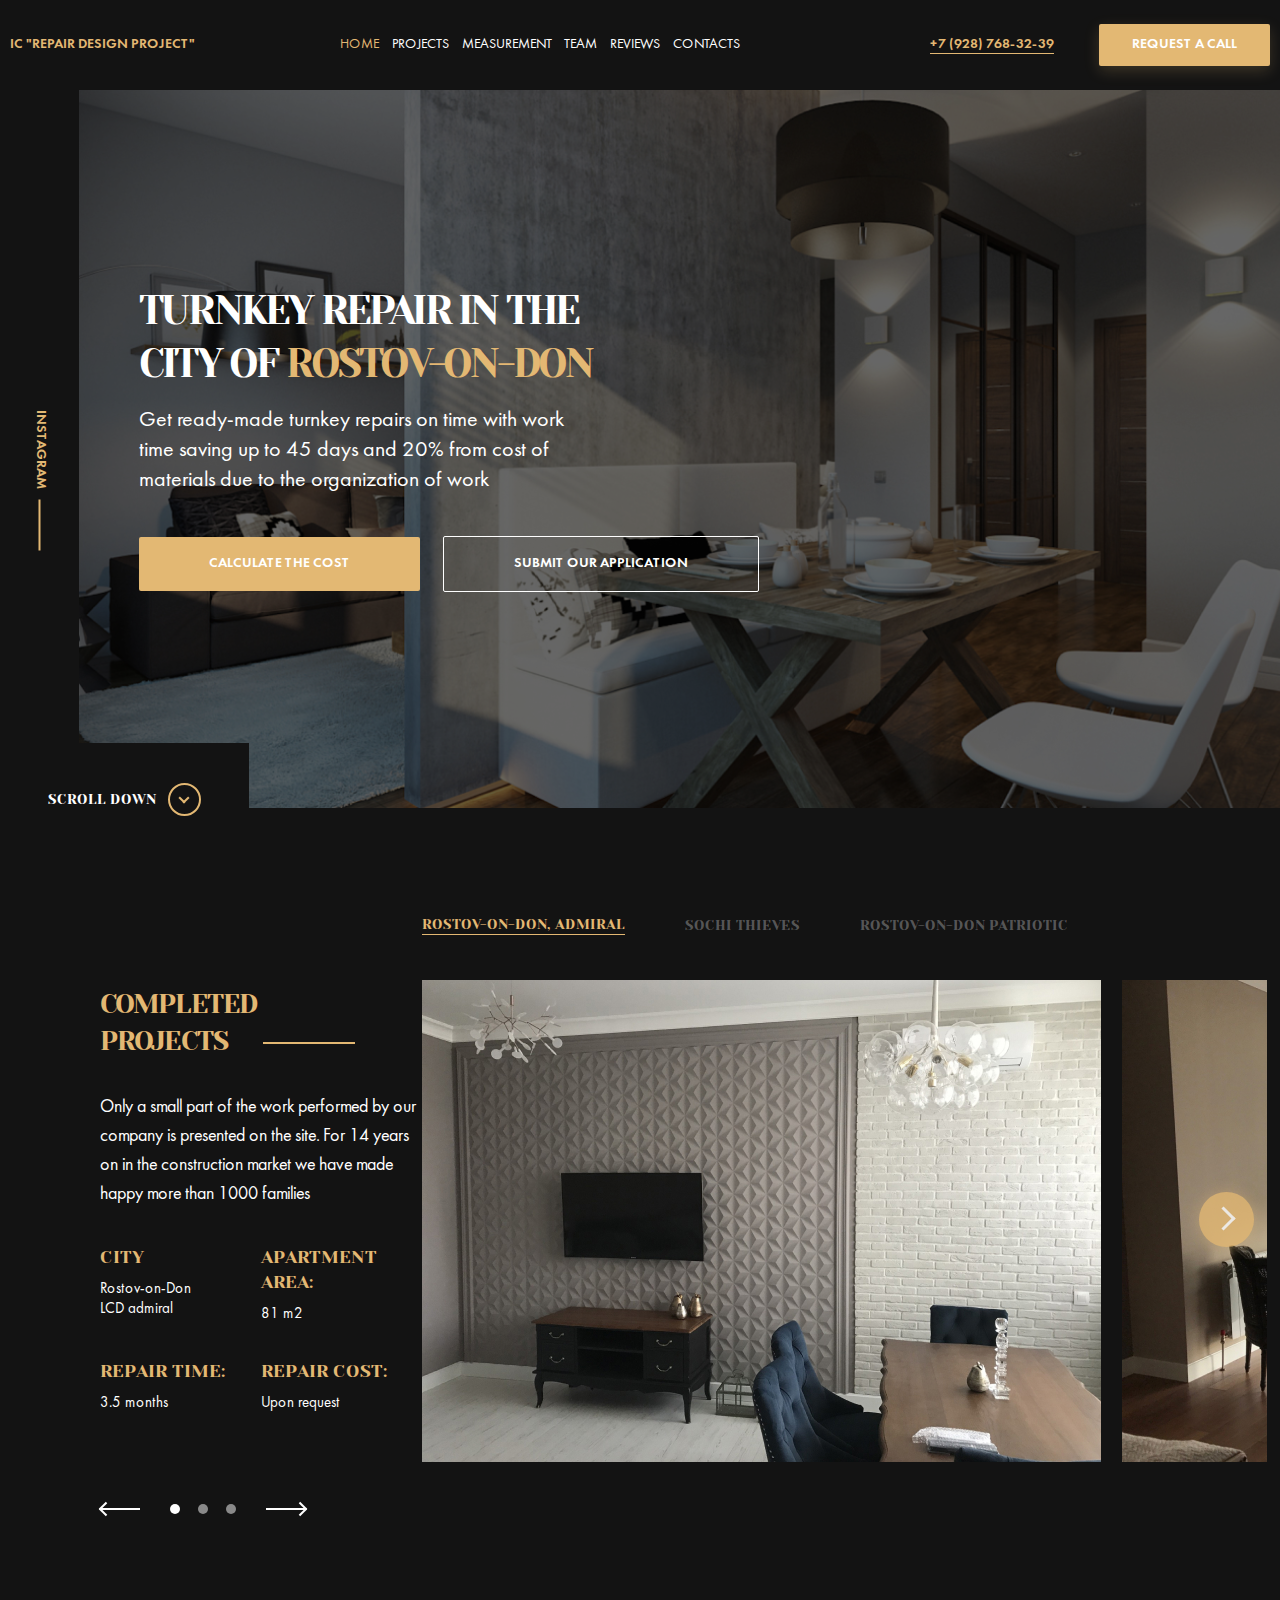
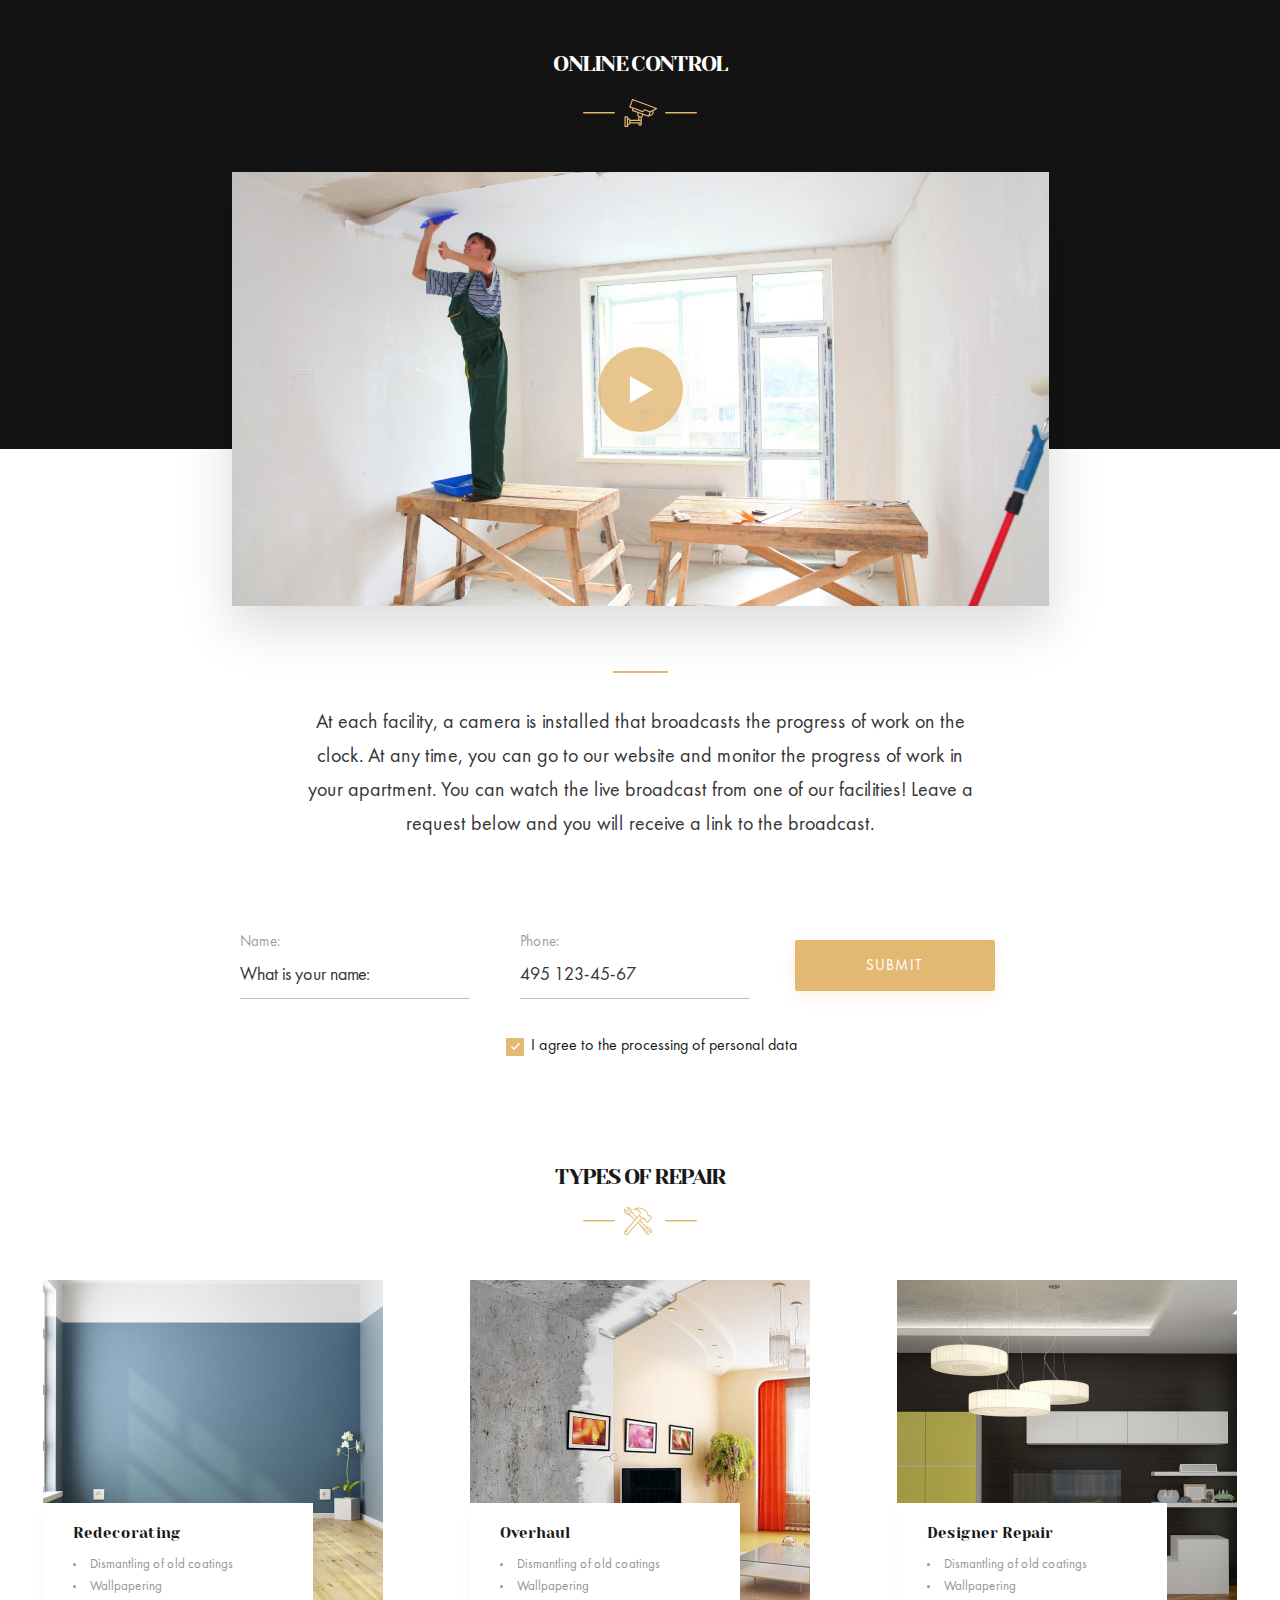
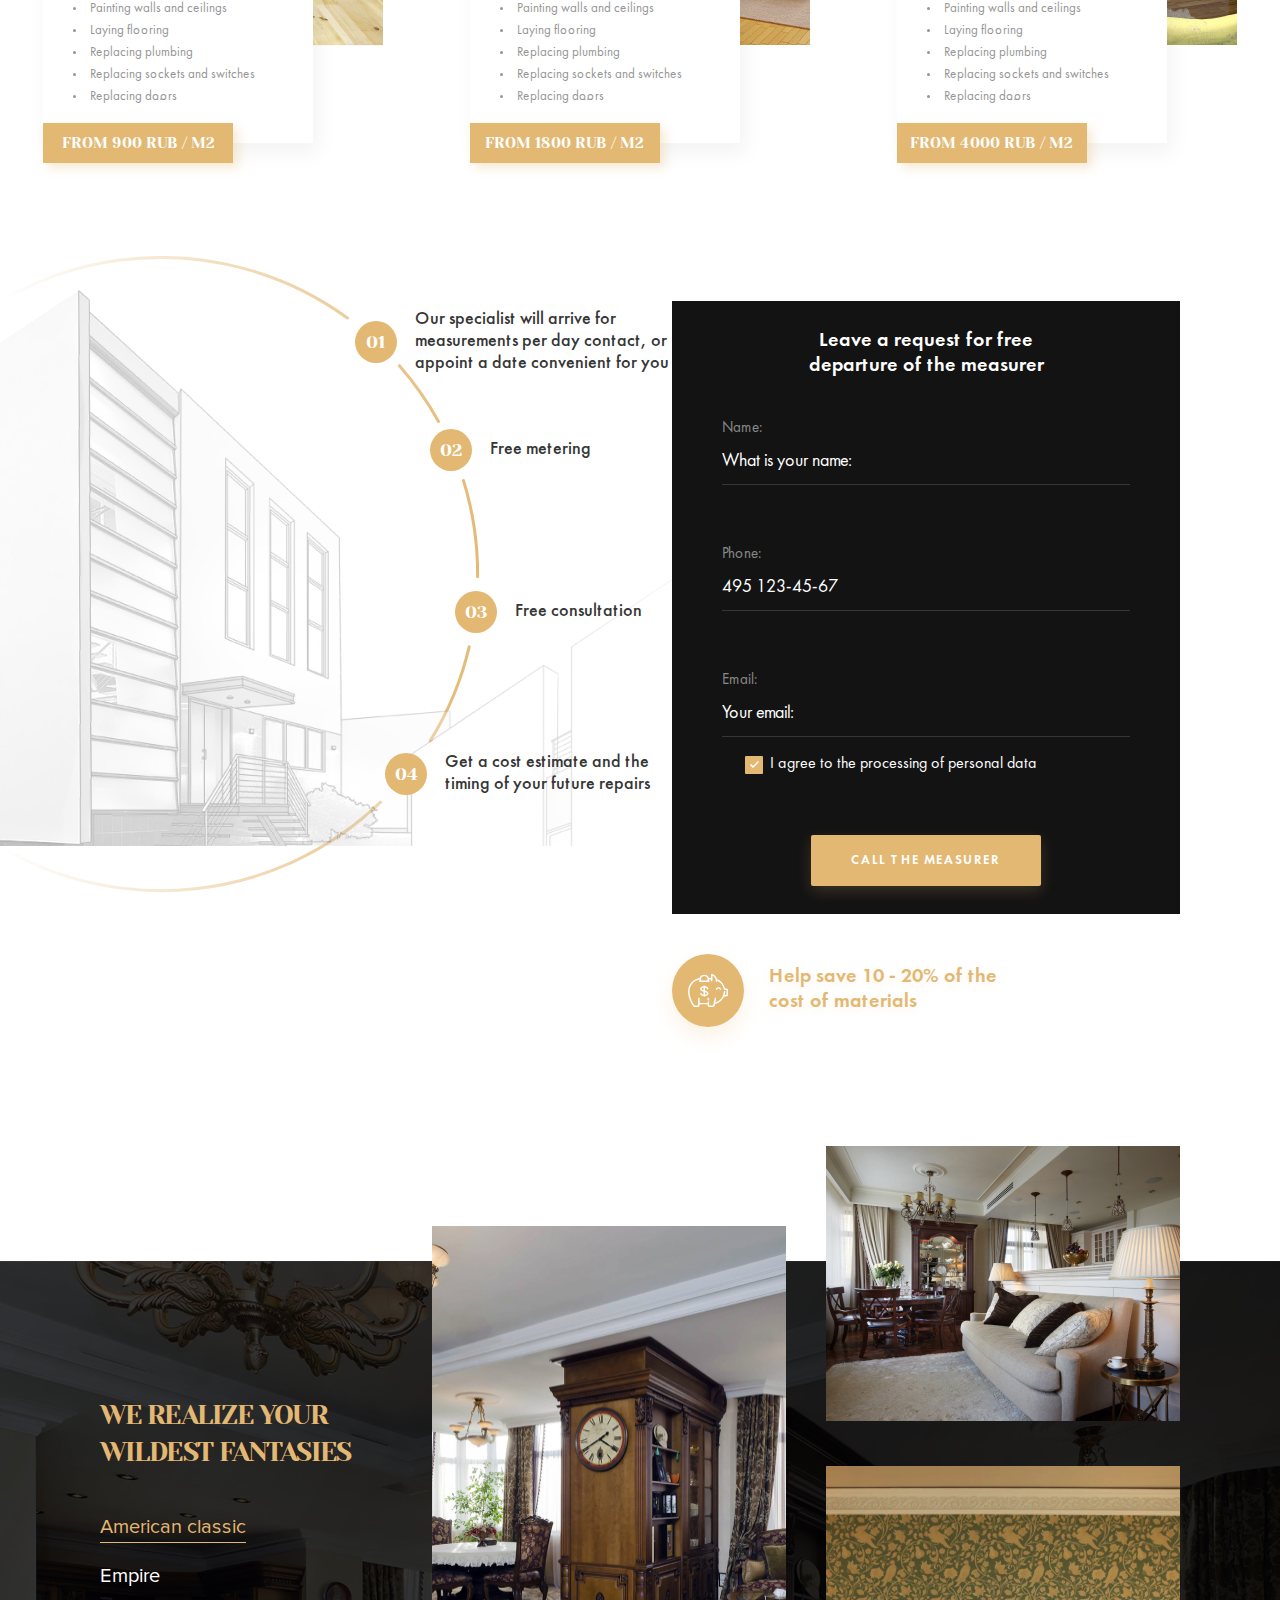
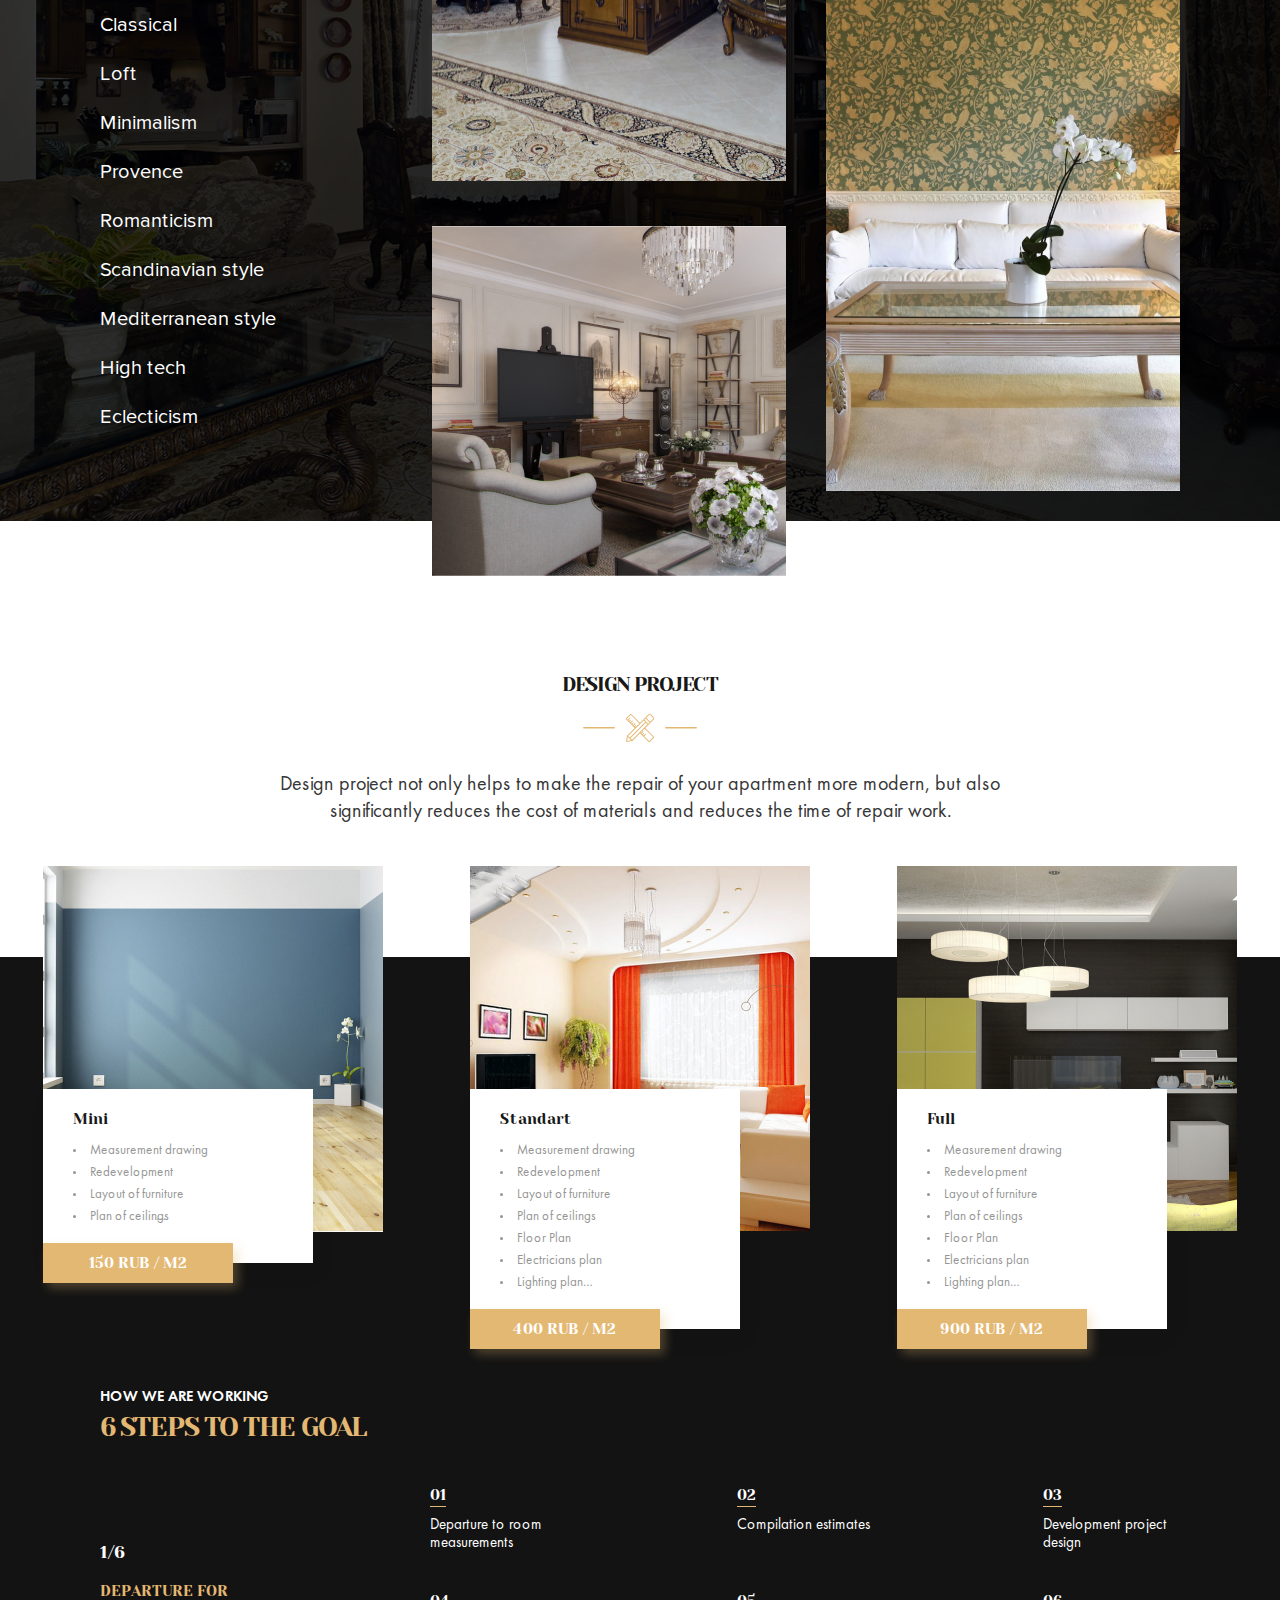
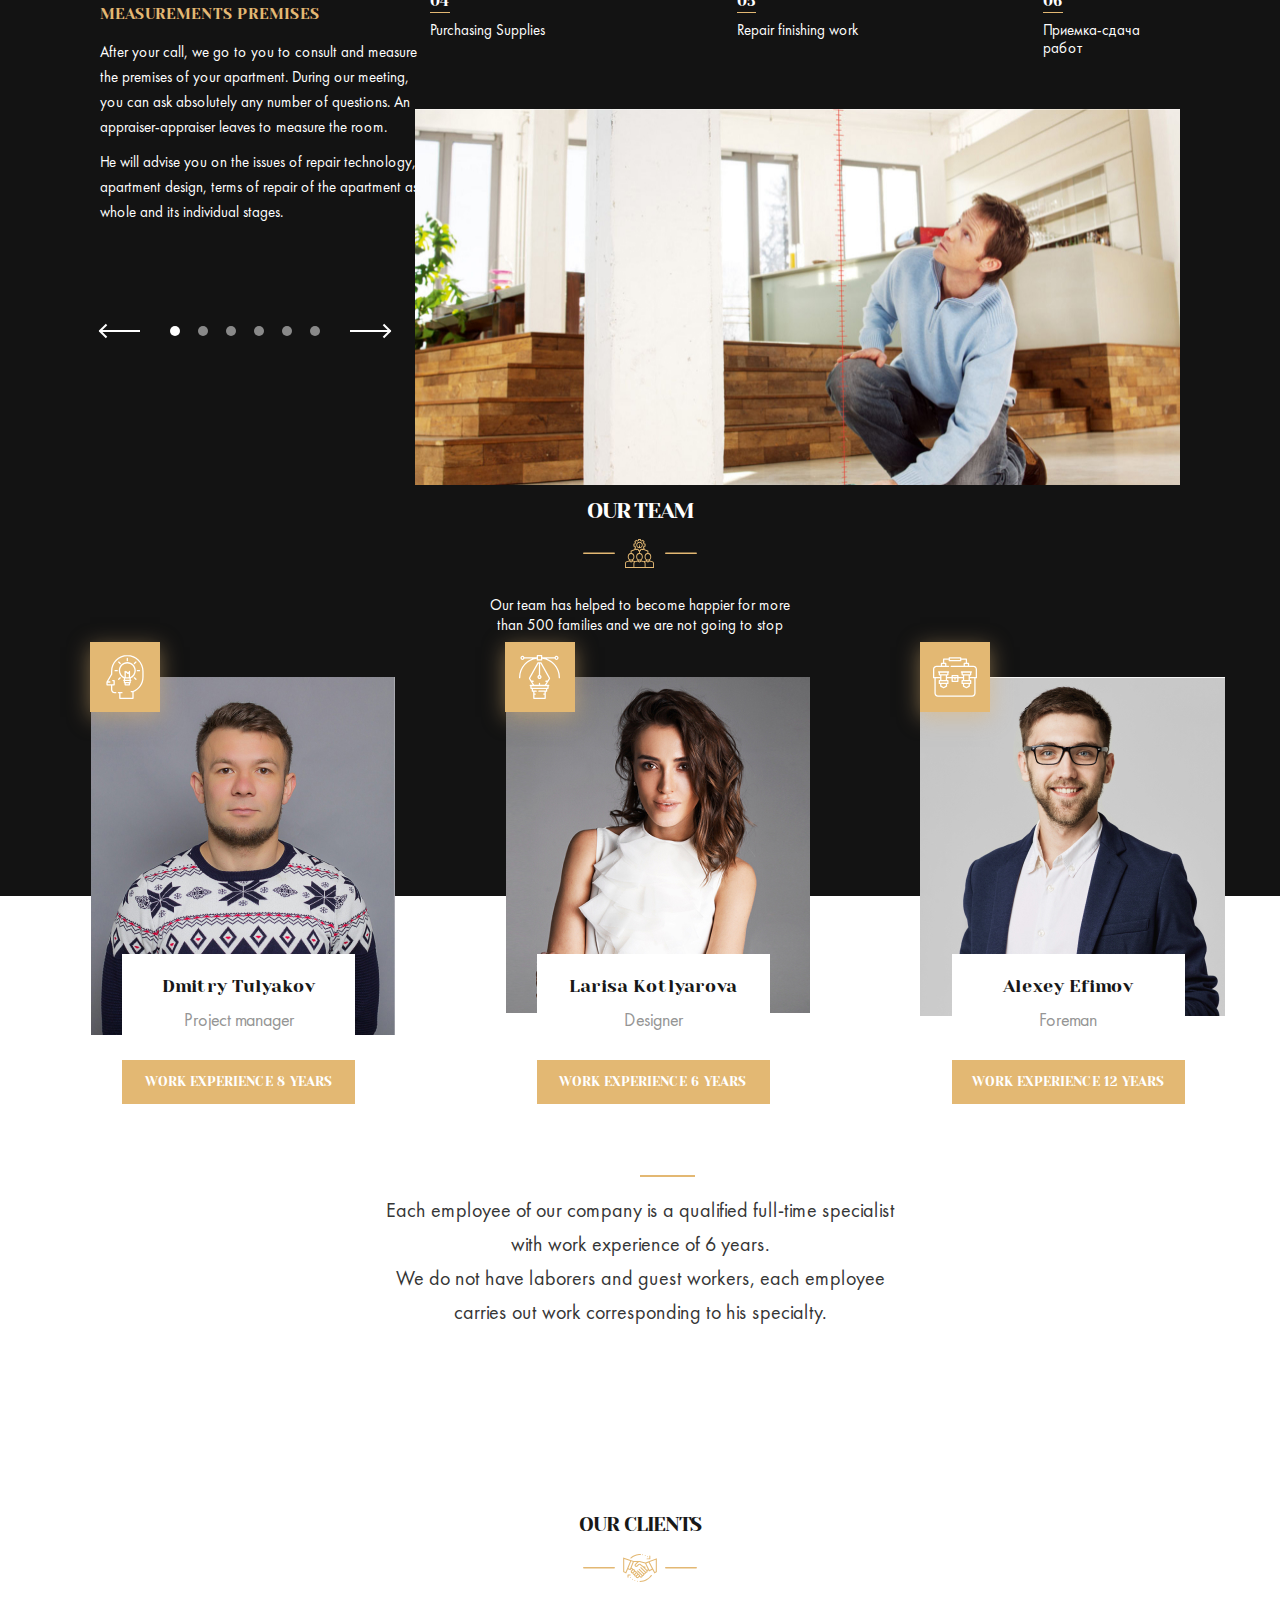
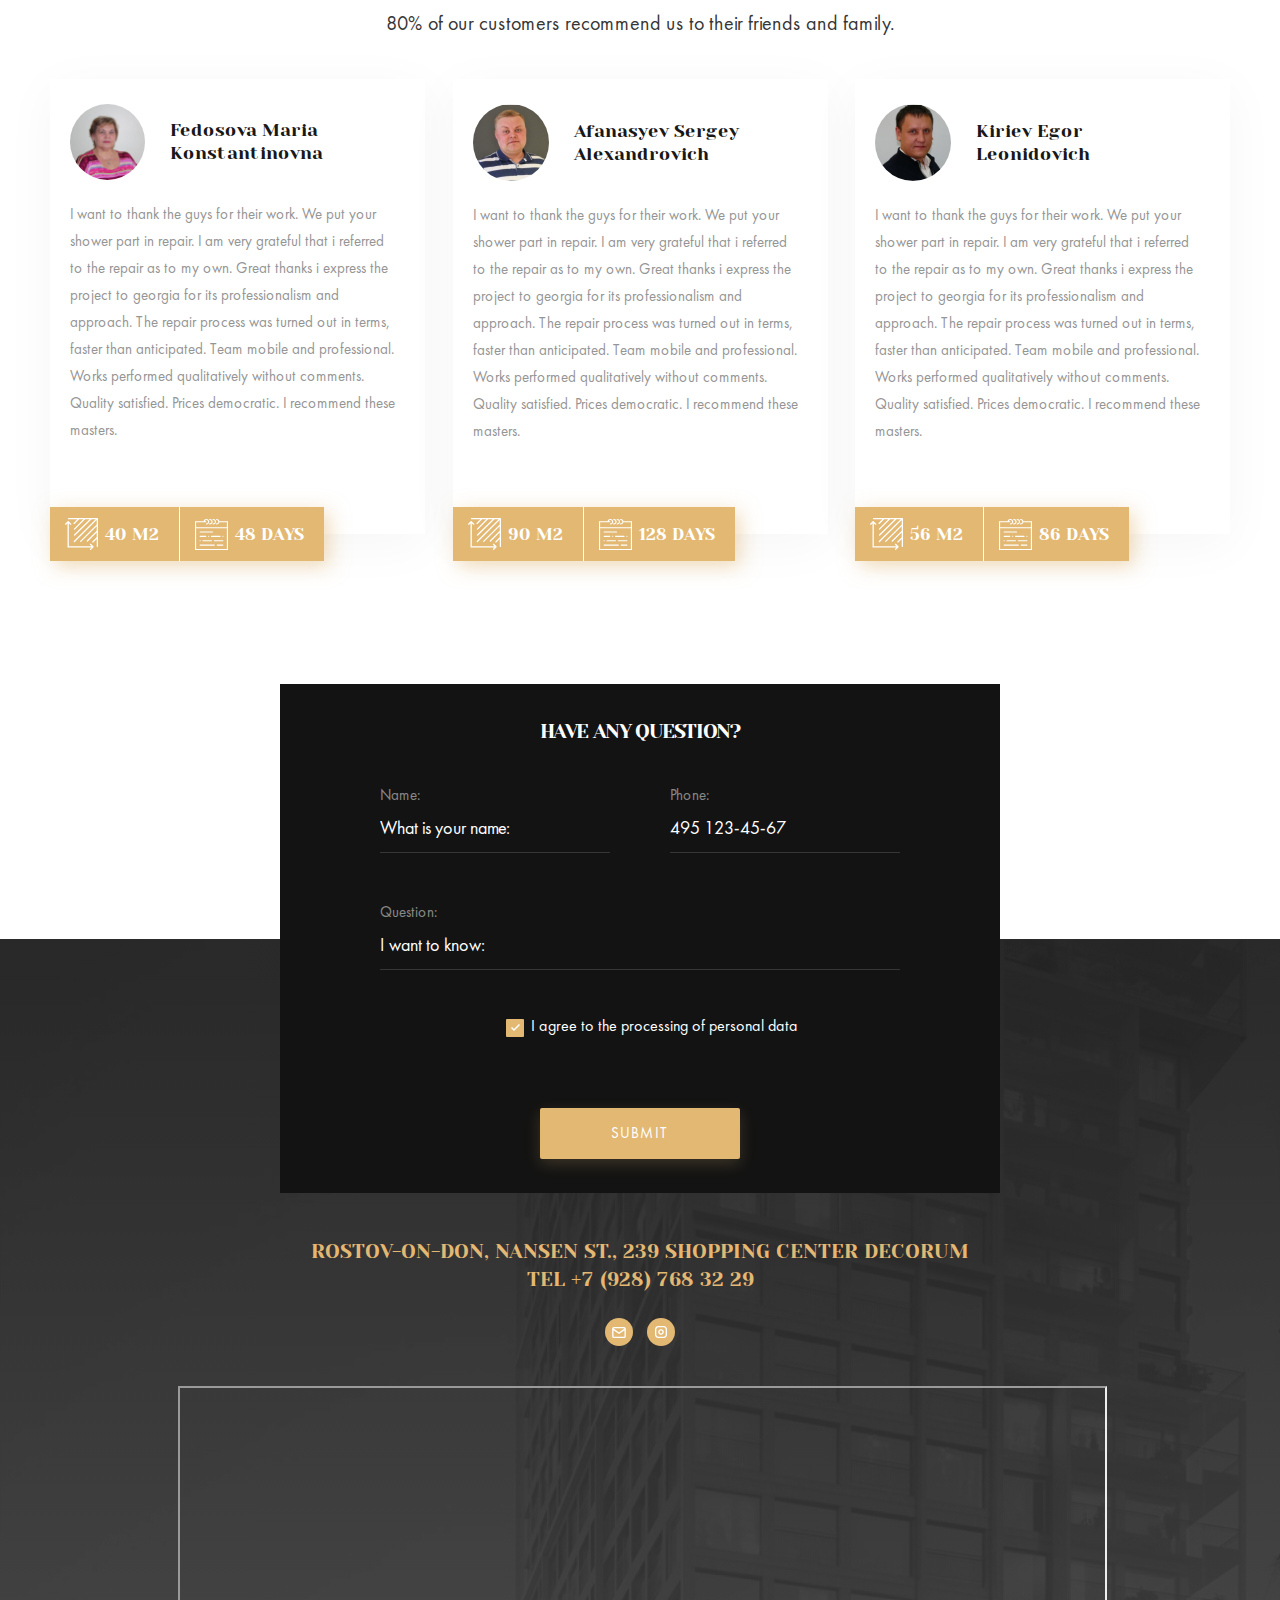
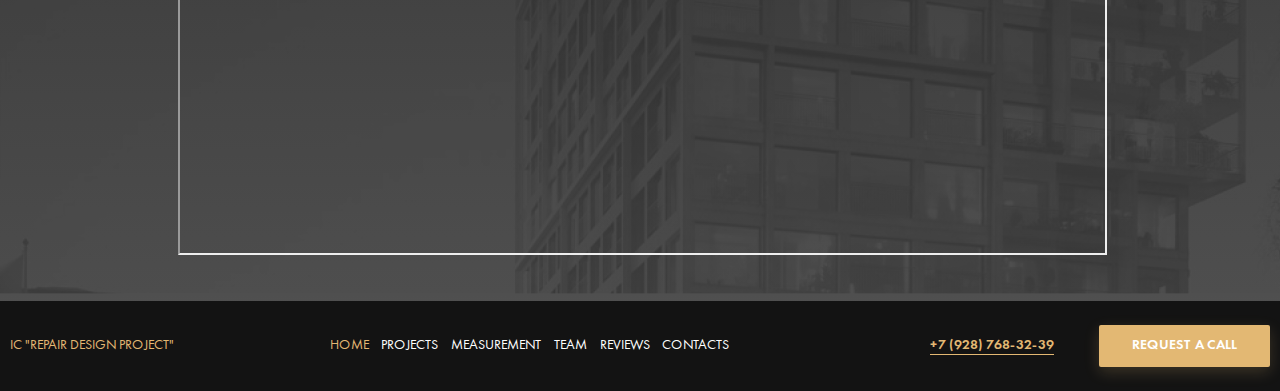
==== projects/repair-design-project/index.html @ 6a37c06d "feat: add index.html, content in it without decorative elements, style.css, projects" ====
<!DOCTYPE html>
<html lang="en">
<head>
  <meta charset="UTF-8">
  <meta name="viewport" content="width=device-width, initial-scale=1.0">
  <meta http-equiv="X-UA-Compatible" content="ie=edge">
  <link rel="stylesheet" href="css/style.css">
  <title>Repair design project from Rolling Scope school</title>
</head>
<body>
  <div class="page__wrap">
    <header>
      <nav class="site-nav">
        <h1 class="site-nav__logo">IC "Repair Design Project"</h1>
        <ul class="site-nav__list">
          <li class="site-nav__item"><span class="site-nav__link site-nav__current">Home</span></li>
          <li class="site-nav__item"><a href="#" class="site-nav__link">Projects</a></li>
          <li class="site-nav__item"><a href="#" class="site-nav__link">Measurement</a></li>
          <li class="site-nav__item"><a href="#" class="site-nav__link">Team</a></li>
          <li class="site-nav__item"><a href="#" class="site-nav__link">Reviews</a></li>
          <li class="site-nav__item"><a href="#" class="site-nav__link">Contacts</a></li>
        </ul>
        <div class="site-nav__call">
          <a href="tel:+79287683239" class="site-nav__call-number">+7 (928) 768-32-39</a>
          <a class="site-nav__call--btn btn btn--yellow" href="#">Request a call</a>
        </div>
      </nav>
    </header>
    <main class="main-page">
      <section class="main-offer">
        <div class="main-offer__instagram">
          <a class="main-offer__instagram--text" href="https://www.instagram.com/rollingscopes/">Instagram</a>
        </div>
        <div class="main-offer__wrap">
          <h2 class="main-offer__title">Turnkey Repair in the city of <span class="text-yellow">Rostov-on-Don</span></h2>
          <p class="main-offer__text">Get ready-made turnkey repairs on time with work time saving up to 45 days and 20% from cost of materials due to the organization of work</p>
          <div class="main-offer__btn--wrap"></div>
            <a href="#" class="btn btn--yellow main-offer__btn">Calculate the cost</a>
            <a href="#" class="btn btn--ghost main-offer__btn">Submit our application</a>
        </div>
        <div class="main-offer__scroll">
          <button class="main-offer__scroll--text" type="button">
            Scroll down
            <span class="main-offer__scroll--icon"></span>
          </button>
        </div>
      </section>
      <section class="projects">
        <div class="projects__header">
          <h2 class="projects__title">Completed projects</h2>
          <p class="projects__text">Only a small part of the work performed by our company is presented on the site. For 14 years on in the construction market we have made happy more than 1000 families</p>
        </div>
        <div class="projects__slider slider">
          <div class="slider__nav--list">
            <button class="slider__nav--item slider__nav--item-current" type="button">Rostov-on-Don, Admiral</button>
            <button class="slider__nav--item" type="button">Sochi Thieves</button>
            <button class="slider__nav--item" type="button">Rostov-on-Don Patriotic</button>
          </div>
          <div class="slider__img--list">
            <button class="slider__btn slider__btn--prev" type="button"><span class="visually-hidden">Предыдущий слайд</span></button>
            <picture>
              <source media="(min-width: 1000px)"
                      srcset="assets/img/projects-1-desktop.jpg">
              <img  class="slider__img--item"
                    src="assets/img/projects-1-mobile.jpg"
                    alt="Rostov-on-Don, Admiral hall">
            </picture>
            <picture>
              <source media="(min-width: 1000px)"
                      srcset="assets/img/projects-2-desktop.jpg">
              <img  class="slider__img--item"
                    src="assets/img/projects-1-mobile.jpg"
                    alt="Sochi Thieves">
            </picture>
            <picture>
              <source media="(min-width: 1000px)"
                      srcset="assets/img/projects-2-desktop.jpg">
              <img  class="slider__img--item"
                    src="assets/img/projects-1-mobile.jpg"
                    alt="Rostov-on-Don Patriotic">
            </picture>
            <button class="slider__btn slider__btn--next" type="button"><span class="visually-hidden">Следующий слайд</span></button>
          </div>
        </div>
        <ul class="projects__desc--list">
          <li class="projects__desc--item">
            <p class="projects__desc--item-title">City</p>
            <p class="projects__desc--item-text">Rostov-on-Don LCD admiral</p>
          </li>
          <li class="projects__desc--item">
            <p class="projects__desc--item-title">Apartment area:</p>
            <p class="projects__desc--item-text">81 m2</p>
          </li>
          <li class="projects__desc--item">
            <p class="projects__desc--item-title">Repair time:</p>
            <p class="projects__desc--item-text">3.5 months</p>
          </li>
          <li class="projects__desc--item">
            <p class="projects__desc--item-title">Repair Cost:</p>
            <p class="projects__desc--item-text">Upon request</p>
          </li>
        </ul>
        <div class="toggles projects__toggles">
          <button type="button" class="toggle__arrow toggle__arrow--prev"><span class="visually-hidden">Предыдущий слайд</span></button>
          <button type="button" class="toggle toggle__active"><span class="visually-hidden">Первый слайд</span></button>
          <button type="button" class="toggle"><span class="visually-hidden">Второй слайд</span></button>
          <button type="button" class="toggle"><span class="visually-hidden">Третий слайд</span></button>
          <button type="button" class="toggle__arrow toggle__arrow--next"><span class="visually-hidden">Следующий слайд</span></button>
        </div>
      </section>
      <section class="online-control">
        <h2 class="online-control__title">Online control</h2>
        <img  src="assets/img/camera.svg"
              class="online-control__icon"
              alt="control icon"
              width="114" height="28">
        <div class="online-control__video--wrap">
          <video  class="online-control__video"
                  poster="assets/img/poster-online-control.jpg">
                  <source src="https://media.w3.org/2010/05/sintel/trailer.mp4" type="video/mp4">
                  Сожалею; ваш браузер не поддерживает HTML5 видео в MP4 с H.264.
          </video>
          <button   class="online-control__video--play-btn"
                    id="playpause"
                    type="button"
                    data-state="visible">
            <span class="visually-hidden">Play or pause on player</span>
            <svg  fill="#fff"
                  viewBox="0 0 10 11"
                  width="10" height="11"
                  xmlns="http://www.w3.org/2000/svg">
              <path d="M9.37646 5.71765L0.235288 10.9953L0.235289 0.439992L9.37646 5.71765Z" fill="#fff"/>
            </svg>
          </button>
        </div>
        <p class="online-control__text">At each facility, a camera is installed that broadcasts the progress of work on the clock. At any time, you can go to our website and monitor the progress of work in your apartment. You can watch the live broadcast from one of our facilities! Leave a request below and you will receive a link to the broadcast.</p>
        <form   class="form online-control__form"
                action="#"
                method="post">
          <div class="form__layout--wrap">
            <div class="form__layout">
              <label  class="form__label--text"
                      for="name-online-control">Name:</label>
              <input  class="form__input--text"
                      type="text"
                      id="name-online-control"
                      name="name-online-control"
                      placeholder="What is your name:"
                      required>
            </div>
            <div class="form__layout">
              <label  class="form__label--text"
                      for="phone-online-control">Phone:</label>
              <input  class="form__input--text"
                      type="tel"
                      id="phone-online-control"
                      name="phone-online-control"
                      placeholder="495 123-45-67"
                      pattern="[0-9]{3} [0-9]{3}-[0-9]{2}-[0-9]{2}">
            </div>
          </div>
          <div class="form__layout--checkbox">
            <input  class="form__input--checkbox"
                    type="checkbox"
                    name="agreement-online-control"
                    id="agreement-online-control"
                    aria-labelledby="agreement-online-control"
                    checked required>
            <label  class="form__label--checkbox"
                    for="agreement-online-control">I agree to the processing of personal data</label>
          </div>
          <button class="btn btn--yellow form__btn"
                  type="submit">Submit</button>
        </form>
      </section>
      <section class="repair">
        <h2 class="repair__title">Types of repair</h2>
        <img  src="assets/img/hammer.svg"
          class="repair__icon"
          alt="repair icon"
          width="114" height="28">
        <ul class="cart__wrap">
          <li class="cart" tabindex="0">
            <picture>
              <source media="(min-width: 1400px)" srcset="assets/img/cart-desktop-types-of-repair-redecorating.jpg">
              <img  src="assets/img/cart-mobile-types-of-repair-redecorating.jpg"
                    class="cart__img"
                    alt="Redecorating">
            </picture>
            <div class="cart__list--wrap">
              <h3 class="cart__title">Redecorating</h3>
              <ul class="cart__list">
                <li class="cart__item">Dismantling of old coatings</li>
                <li class="cart__item">Wallpapering</li>
                <li class="cart__item">Painting walls and ceilings</li>
                <li class="cart__item">Laying flooring</li>
                <li class="cart__item">Replacing plumbing</li>
                <li class="cart__item">Replacing sockets and switches</li>
                <li class="cart__item">Replacing doors</li>
              </ul>
              <p class="cart__cost">from 900 rub / m2</p>
            </div>
          </li>
          <li class="cart" tabindex="0">
            <picture>
              <source media="(min-width: 1400px)" srcset="assets/img/cart-desktop-types-of-repair-overhaul.jpg">
              <img  src="assets/img/cart-mobile-types-of-repair-overhaul.jpg"
                    class="cart__img"
                    alt="Overhaul">
            </picture>
            <div class="cart__list--wrap">
              <h3 class="cart__title">Overhaul</h3>
              <ul class="cart__list">
                <li class="cart__item">Dismantling of old coatings</li>
                <li class="cart__item">Wallpapering</li>
                <li class="cart__item">Painting walls and ceilings</li>
                <li class="cart__item">Laying flooring</li>
                <li class="cart__item">Replacing plumbing</li>
                <li class="cart__item">Replacing sockets and switches</li>
                <li class="cart__item">Replacing doors</li>
              </ul>
              <p class="cart__cost">from 1800 rub / m2</p>
            </div>
          </li>
          <li class="cart" tabindex="0">
            <picture>
              <source media="(min-width: 1400px)" srcset="assets/img/cart-desktop-types-of-repair-designer-repair.jpg">
              <img  src="assets/img/cart-mobile-types-of-repair-designer-repair.jpg"
                    class="cart__img"
                    alt="Designer Repair">
            </picture>
            <div class="cart__list--wrap">
              <h3 class="cart__title">Designer Repair</h3>
              <ul class="cart__list">
                <li class="cart__item">Dismantling of old coatings</li>
                <li class="cart__item">Wallpapering</li>
                <li class="cart__item">Painting walls and ceilings</li>
                <li class="cart__item">Laying flooring</li>
                <li class="cart__item">Replacing plumbing</li>
                <li class="cart__item">Replacing sockets and switches</li>
                <li class="cart__item">Replacing doors</li>
              </ul>
              <p class="cart__cost">from 4000 rub / m2</p>
            </div>
          </li>
        </ul>
      </section>
      <section class="request">
        <h2 class="visually-hidden">Request for free measurement</h2>
        <ol class="request__list">
          <li class="request__item"><span>Our specialist will arrive for measurements per day contact, or appoint a date convenient for you</span></li>
          <li class="request__item"><span>Free metering</span></li>
          <li class="request__item"><span>Free consultation</span></li>
          <li class="request__item"><span>Get a cost estimate and the timing of your future repairs</span></li>
        </ol>
        <div class="request__form--wrap">
          <form class="form request__form"
                action="#"
                method="post">
            <p class="request__form--title">Leave a request for free departure of the measurer</p>
            <div class="form__layout">
              <label  class="form__label--text"
                      for="name-request">Name:</label>
              <input  class="form__input--text"
                      type="text"
                      id="name-request"
                      name="name-request"
                      placeholder="What is your name:"
                      required>
            </div>
            <div class="form__layout">
              <label  class="form__label--text"
                      for="phone-request">Phone:</label>
              <input  class="form__input--text"
                      type="tel"
                      id="phone-request"
                      name="phone-request"
                      placeholder="495 123-45-67"
                      pattern="[0-9]{3} [0-9]{3}-[0-9]{2}-[0-9]{2}"
                      required>
            </div>
            <div class="form__layout">
              <label  class="form__label--text"
                      for="email-request">Email:</label>
              <input  class="form__input--text"
                      type="email"
                      id="email-request"
                      name="email-request"
                      placeholder="Your email:"
                      required>
            </div>
            <div class="form__layout">
              <input  class="form__input--checkbox"
                      type="checkbox"
                      name="agreement-request"
                      id="agreement-request"
                      aria-labelledby="agreement-request"
                      checked required>
              <label  class="form__label--checkbox"
                      for="agreement-request">I agree to the processing of personal data</label>
            </div>
            <button class="btn btn--yellow form__btn"
                    type="submit">Call the measurer</button>
          </form>
          <div class="request__discount">
            <div class="request__discount--icon">
              <img src="assets/img/piggy.svg" alt="piggy" width="40" height="33">
            </div>
            <span class="request__discount--text">Help save 10 - 20% of the cost of materials</span>
          </div>
        </div>
      </section>
      <section class="design-types">
        <div class="design-types__column--text">
          <h2 class="design-types__title">We realize your wildest fantasies</h2>
          <ul class="design-types__list">
            <li class="design-types__item"><a href="#" class="design-types__link design-types__link--current border-bottom">American classic</a></li>
            <li class="design-types__item"><a href="#" class="design-types__link">Empire</a></li>
            <li class="design-types__item"><a href="#" class="design-types__link">Classical</a></li>
            <li class="design-types__item"><a href="#" class="design-types__link">Loft</a></li>
            <li class="design-types__item"><a href="#" class="design-types__link">Minimalism</a></li>
            <li class="design-types__item"><a href="#" class="design-types__link">Provence</a></li>
            <li class="design-types__item"><a href="#" class="design-types__link">Romanticism</a></li>
            <li class="design-types__item"><a href="#" class="design-types__link">Scandinavian style</a></li>
            <li class="design-types__item"><a href="#" class="design-types__link">Mediterranean style</a></li>
            <li class="design-types__item"><a href="#" class="design-types__link">High tech</a></li>
            <li class="design-types__item"><a href="#" class="design-types__link">Eclecticism</a></li>
          </ul>
        </div>
        <ul class="design-types__list--imgs">
          <li class="design-types__item--imgs">
            <div class="design-types__imgs--column-right">
              <img src="assets/img/slider-desktop-wild-fantasy-353x556.jpg" alt="American classic" width="354" height="555">
              <img src="assets/img/slider-desktop-wild-fantasy-354x350.jpg" alt="American classic" width="354" height="350">
            </div>
            <div class="design-types__imgs--column-left">
              <img src="assets/img/slider-desktop-wild-fantasy-354x275.jpg" alt="American classic" width="354" height="275">
              <img src="assets/img/slider-desktop-wild-fantasy-353x625.jpg" alt="American classic" width="354" height="625">
            </div>
          </li>
          <li class="design-types__item--imgs visually-hidden">
            <div class="design-types__imgs--column-right">
              <img src="http://placehold.it/354x555" alt="Empire" width="354" height="555">
              <img src="http://placehold.it/354x350" alt="Empire" width="354" height="350">
            </div>
            <div class="design-types__imgs--column-left">
              <img src="http://placehold.it/354x275" alt="Empire" width="354" height="275">
              <img src="http://placehold.it/354x625" alt="Empire" width="354" height="625">
            </div>
          </li>
          <li class="design-types__item--imgs visually-hidden">
            <div class="design-types__imgs--column-right">
              <img src="http://placehold.it/354x555" alt="Classical" width="354" height="555">
              <img src="http://placehold.it/354x350" alt="Classical" width="354" height="350">
            </div>
            <div class="design-types__imgs--column-left">
              <img src="http://placehold.it/354x275" alt="Classical" width="354" height="275">
              <img src="http://placehold.it/354x625" alt="Classical" width="354" height="625">
            </div>
          </li>
          <li class="design-types__item--imgs visually-hidden">
            <div class="design-types__imgs--column-right">
              <img src="http://placehold.it/354x555" alt="Loft" width="354" height="555">
              <img src="http://placehold.it/354x350" alt="Loft" width="354" height="350">
            </div>
            <div class="design-types__imgs--column-left">
              <img src="http://placehold.it/354x275" alt="Loft" width="354" height="275">
              <img src="http://placehold.it/354x625" alt="Loft" width="354" height="625">
            </div>
          </li>
          <li class="design-types__item--imgs visually-hidden">
            <div class="design-types__imgs--column-right">
              <img src="http://placehold.it/354x555" alt="Minimalism" width="354" height="555">
              <img src="http://placehold.it/354x350" alt="Minimalism" width="354" height="350">
            </div>
            <div class="design-types__imgs--column-left">
              <img src="http://placehold.it/354x275" alt="Minimalism" width="354" height="275">
              <img src="http://placehold.it/354x625" alt="Minimalism" width="354" height="625">
            </div>
          </li>
          <li class="design-types__item--imgs visually-hidden">
            <div class="design-types__imgs--column-right">
              <img src="http://placehold.it/354x555" alt="Provence" width="354" height="555">
              <img src="http://placehold.it/354x350" alt="Provence" width="354" height="350">
            </div>
            <div class="design-types__imgs--column-left">
              <img src="http://placehold.it/354x275" alt="Provence" width="354" height="275">
              <img src="http://placehold.it/354x625" alt="Provence" width="354" height="625">
            </div>
          </li>
          <li class="design-types__item--imgs visually-hidden">
            <div class="design-types__imgs--column-right">
              <img src="http://placehold.it/354x555" alt="Romanticism" width="354" height="555">
              <img src="http://placehold.it/354x350" alt="Romanticism" width="354" height="350">
            </div>
            <div class="design-types__imgs--column-left">
              <img src="http://placehold.it/354x275" alt="Romanticism" width="354" height="275">
              <img src="http://placehold.it/354x625" alt="Romanticism" width="354" height="625">
            </div>
          </li>
          <li class="design-types__item--imgs visually-hidden">
            <div class="design-types__imgs--column-right">
              <img src="http://placehold.it/354x555" alt="Scandinavian style" width="354" height="555">
              <img src="http://placehold.it/354x350" alt="Scandinavian style" width="354" height="350">
            </div>
            <div class="design-types__imgs--column-left visually-hidden">
              <img src="http://placehold.it/354x275" alt="Scandinavian style" width="354" height="275">
              <img src="http://placehold.it/354x625" alt="Scandinavian style" width="354" height="625">
            </div>
          </li>
          <li class="design-types__item--imgs visually-hidden">
            <div class="design-types__imgs--column-right">
              <img src="http://placehold.it/354x555" alt="Mediterranean style" width="354" height="555">
              <img src="http://placehold.it/354x350" alt="Mediterranean style" width="354" height="350">
            </div>
            <div class="design-types__imgs--column-left">
              <img src="http://placehold.it/354x275" alt="Mediterranean style" width="354" height="275">
              <img src="http://placehold.it/354x625" alt="Mediterranean style" width="354" height="625">
            </div>
          </li>
          <li class="design-types__item--imgs visually-hidden">
            <div class="design-types__imgs--column-right">
              <img src="http://placehold.it/354x555" alt="High tech" width="354" height="555">
              <img src="http://placehold.it/354x350" alt="High tech" width="354" height="350">
            </div>
            <div class="design-types__imgs--column-left">
              <img src="http://placehold.it/354x275" alt="High tech" width="354" height="275">
              <img src="http://placehold.it/354x625" alt="High tech" width="354" height="625">
            </div>
          </li>
          <li class="design-types__item--imgs visually-hidden">
            <div class="design-types__imgs--column-right">
              <img src="http://placehold.it/354x555" alt="Eclecticism" width="354" height="555">
              <img src="http://placehold.it/354x350" alt="Eclecticism" width="354" height="350">
            </div>
            <div class="design-types__imgs--column-left">
              <img src="http://placehold.it/354x275" alt="Eclecticism" width="354" height="275">
              <img src="http://placehold.it/354x625" alt="Eclecticism" width="354" height="625">
            </div>
          </li>
        </ul>
        <div class="design-types__slider slider">
          <div class="slider__img--list">
            <button class="slider__btn slider__btn--prev" type="button"><span class="visually-hidden">Предыдущий слайд</span></button>
            <img  class="slider__img--item"
                    src="assets/img/slider-mobile-wild-fantasy.jpg"
                    alt="Americal classic"
                    width="340" height="242">
            <img  class="slider__img--item"
                    src="http://placehold.it/340x242"
                    alt="Empire"
                    width="340" height="242">
            <img  class="slider__img--item"
                    src="http://placehold.it/340x242"
                    alt="Classical"
                    width="340" height="242">
            <img  class="slider__img--item"
                    src="http://placehold.it/340x242"
                    alt="Loft"
                    width="340" height="242">
            <button class="slider__btn slider__btn--next" type="button"><span class="visually-hidden">Следующий слайд</span></button>
          </div>
        </div>
      </section>
      <section class="design-project">
        <h2 class="design-project__title">design project</h2>
        <img  class="design-project__icon"
              src="assets/img/pencil.svg"
              alt="design project icon"
              width="114" height="28">
        <p class="design-project__desc">Design project not only helps to make the repair of your apartment more modern, but also significantly reduces the cost of materials and reduces the time of repair work.</p>
        <ul class="cart__wrap">
          <li class="cart" tabindex="0">
            <picture>
              <source media="(min-width: 1400px)" srcset="assets/img/cart-desktop-mini.jpg">
              <img  src="assets/img/cart-mobile-mini.jpg"
                    class="cart__img"
                    alt="Mini design project">
            </picture>
            <div class="cart__list--wrap">
              <h3 class="cart__title">Mini</h3>
              <ul class="cart__list">
                <li class="cart__item">Measurement drawing</li>
                <li class="cart__item">Redevelopment</li>
                <li class="cart__item">Layout of furniture</li>
                <li class="cart__item">Plan of ceilings</li>
              </ul>
              <p class="cart__cost">150 rub / m2</p>
            </div>
          </li>
          <li class="cart" tabindex="0">
            <picture>
              <source media="(min-width: 1400px)" srcset="assets/img/cart-desktop-standart.jpg">
              <img  src="assets/img/cart-mobile-standart.jpg"
                    class="cart__img"
                    alt="Standart design project">
            </picture>
            <div class="cart__list--wrap">
              <h3 class="cart__title">Standart</h3>
              <ul class="cart__list">
                <li class="cart__item">Measurement drawing</li>
                <li class="cart__item">Redevelopment</li>
                <li class="cart__item">Layout of furniture</li>
                <li class="cart__item">Plan of ceilings</li>
                <li class="cart__item">Floor Plan</li>
                <li class="cart__item">Electricians plan</li>
                <li class="cart__item">Lighting plan</li>
              </ul>
              <p class="cart__cost">400 rub / m2</p>
            </div>
          </li>
          <li class="cart" tabindex="0">
            <picture>
              <source media="(min-width: 1400px)" srcset="assets/img/cart-desktop-full.jpg">
              <img  src="assets/img/cart-mobile-full.jpg"
                    class="cart__img"
                    alt="Full design project">
            </picture>
            <div class="cart__list--wrap">
              <h3 class="cart__title">Full</h3>
              <ul class="cart__list">
                <li class="cart__item">Measurement drawing</li>
                <li class="cart__item">Redevelopment</li>
                <li class="cart__item">Layout of furniture</li>
                <li class="cart__item">Plan of ceilings</li>
                <li class="cart__item">Floor Plan</li>
                <li class="cart__item">Electricians plan</li>
                <li class="cart__item">Lighting plan</li>
                <li class="cart__item">Wall reamers</li>
                <li class="cart__item">3D visualization</li>
                <li class="cart__item">Bill of materials</li>
                <li class="cart__item">Departure for a selection of materials</li>
                <li class="cart__item">Furniture selection</li>
              </ul>
              <p class="cart__cost">900 rub / m2</p>
            </div>
          </li>
        </ul>
      </section>
      <section class="steps">
        <div class="steps__column--left">
          <p class="steps__text">How we are working</p>
          <h2 class="steps__title">6 steps to the goal</h2>
          <ol class="steps__list">
            <li class="step">
                <h3 class="step__title">Departure for measurements premises</h3>
                <p class="step__desc">After your call, we go to you to consult and measure the premises of your apartment. During our meeting, you can ask absolutely any number of questions. An appraiser-appraiser leaves to measure the room.</p>
                <p class="step__desc">He will advise you on the issues of repair technology, apartment design, terms of repair of the apartment as a whole and its individual stages.</p>
            </li>
            <li class="step visually-hidden">
                <h3 class="step__title">Compilation estimates</h3>
                <p class="step__desc">After your call, we go to you to consult and measure the premises of your apartment. During our meeting, you can ask absolutely any number of questions. An appraiser-appraiser leaves to measure the room.</p>
                <p class="step__desc">He will advise you on the issues of repair technology, apartment design, terms of repair of the apartment as a whole and its individual stages.</p>
            </li>
            <li class="step visually-hidden">
                <h3 class="step__title">Development project design</h3>
                <p class="step__desc">After your call, we go to you to consult and measure the premises of your apartment. During our meeting, you can ask absolutely any number of questions. An appraiser-appraiser leaves to measure the room.</p>
                <p class="step__desc">He will advise you on the issues of repair technology, apartment design, terms of repair of the apartment as a whole and its individual stages.</p>
            </li>
            <li class="step visually-hidden">
                <h3 class="step__title">Purchasing Supplies</h3>
                <p class="step__desc">After your call, we go to you to consult and measure the premises of your apartment. During our meeting, you can ask absolutely any number of questions. An appraiser-appraiser leaves to measure the room.</p>
                <p class="step__desc">He will advise you on the issues of repair technology, apartment design, terms of repair of the apartment as a whole and its individual stages.</p>
            </li>
            <li class="step visually-hidden">
                <h3 class="step__title">Repair finishing work</h3>
                <p class="step__desc">After your call, we go to you to consult and measure the premises of your apartment. During our meeting, you can ask absolutely any number of questions. An appraiser-appraiser leaves to measure the room.</p>
                <p class="step__desc">He will advise you on the issues of repair technology, apartment design, terms of repair of the apartment as a whole and its individual stages.</p>
            </li>
            <li class="step visually-hidden">
               <h3 class="step__title">Приемка-сдача работ</h3>
                <p class="step__desc">After your call, we go to you to consult and measure the premises of your apartment. During our meeting, you can ask absolutely any number of questions. An appraiser-appraiser leaves to measure the room.</p>
                <p class="step__desc">He will advise you on the issues of repair technology, apartment design, terms of repair of the apartment as a whole and its individual stages.</p>
            </li>
          </ol>
          <div class="toggles">
            <button type="button" class="toggle__arrow toggle__arrow--prev"><span class="visually-hidden">Предыдущий слайд</span></button>
            <button type="button" class="toggle toggle__active"><span class="visually-hidden">Первый слайд</span></button>
            <button type="button" class="toggle"><span class="visually-hidden">Второй слайд</span></button>
            <button type="button" class="toggle"><span class="visually-hidden">Третий слайд</span></button>
            <button type="button" class="toggle"><span class="visually-hidden">Четвертый слайд</span></button>
            <button type="button" class="toggle"><span class="visually-hidden">Пятый слайд</span></button>
            <button type="button" class="toggle"><span class="visually-hidden">Шестой слайд</span></button>
            <button type="button" class="toggle__arrow toggle__arrow--next"><span class="visually-hidden">Следующий слайд</span></button>
          </div>
        </div>
        <div class="steps__column--right">
          <ol class="steps__list--right">
            <li class="step--right">
              <button class="step__btn" type="button">Departure to room measurements</button>
            </li>
            <li class="step--right">
              <button class="step__btn" type="button">Compilation estimates</button>
            </li>
            <li class="step--right">
              <button class="step__btn" type="button">Development project design</button>
            </li>
            <li class="step--right">
              <button class="step__btn" type="button">Purchasing Supplies</button>
            </li>
            <li class="step--right">
              <button class="step__btn" type="button">Repair finishing work</button>
            </li>
            <li class="step--right">
              <button class="step__btn" type="button">Приемка-сдача работ</button>
            </li>
          </ol>
          <div class="steps__imgs">
            <img  class="step__img"
                  src="assets/img/slider-desktop-steps-measurement.jpg"
                  alt="Departure to room measurements"
                  width="765" height="376">
            <img  class="step__img visually-hidden"
                  src="http://placehold.it/765x376"
                  alt="Development project design"
                  width="765" height="376">
            <img  class="step__img visually-hidden"
                  src="http://placehold.it/765x376"
                  alt="Purchasing Supplies"
                  width="765" height="376">
            <img  class="step__img visually-hidden"
                  src="http://placehold.it/765x376"
                  alt="Compilation estimates"
                  width="765" height="376">
            <img  class="step__img visually-hidden"
                  src="http://placehold.it/765x376"
                  alt="Repair finishing work"
                  width="765" height="376">
            <img  class="step__img visually-hidden"
                  src="http://placehold.it/765x376"
                  alt="Acceptance and delivery of works"
                  width="765" height="376">
          </div>
        </div>
      </section>
      <section class="team">
        <h2 class="team__title">Our team</h2>
        <img  src="assets/img/group.svg"
              class="team__icon"
              alt="Our team icon"
              width="114" height="29">
        <p class="team__desc">Our team has helped to become happier for more than 500 families and we are not going to stop</p>
        <ul class="team__list">
          <li class="team__cart" tabindex="0">
            <div class="team__cart--icon">
              <img src="assets/img/idea.svg" alt="idea icon" width="44" height="44">
            </div>
            <picture>
              <source media="(min-width: 1400px)" srcset="assets/img/cart-desktop-team-Tulyakov.jpg">
              <img  src="assets/img/cart-mobile-team-Tulyakov.jpg"
                    class="team__img"
                    alt="Dmitry Tulyakov">
            </picture>
            <div class="team__name--wrap">
              <h3 class="team__name">Dmitry Tulyakov</h3>
              <p class="team__role">Project manager</p>
              <p class="team__xp">Work experience 8 years</p>
            </div>
          </li>
          <li class="team__cart" tabindex="0">
            <div class="team__cart--icon">
                <img src="assets/img/design.svg" alt="design icon" width="41" height="44">
            </div>
            <picture>
              <source media="(min-width: 1400px)" srcset="assets/img/cart-desktop-team-Kotlyarova.jpg">
              <img  src="assets/img/cart-mobile-team-Kotlyarova.jpg"
                    class="team__img"
                    alt="Larisa Kotlyarova">
            </picture>
            <div class="team__name--wrap">
              <h3 class="team__name">Larisa Kotlyarova</h3>
              <p class="team__role">Designer</p>
              <p class="team__xp">Work experience 6 years</p>
            </div>
          </li>
          <li class="team__cart" tabindex="0">
            <div class="team__cart--icon">
              <img src="assets/img/portfolio.svg" alt="portfolio icon" width="44" height="44">
            </div>
            <picture>
              <source media="(min-width: 1400px)" srcset="assets/img/cart-desktop-team-Efimov.jpg">
              <img  src="assets/img/cart-mobile-team-Efimov.jpg"
                    class="team__img"
                    alt="Alexey Efimov">
            </picture>
            <div class="team__name--wrap">
              <h3 class="team__name">Alexey Efimov</h3>
              <p class="team__role">Foreman</p>
              <p class="team__xp">Work experience 12 years</p>
            </div>
          </li>
        </ul>
        <p class="team__about">Each employee of our company is a qualified full-time specialist with work experience of 6 years.<br>We do not have laborers and guest workers, each employee carries out work corresponding to his specialty.</p>
      </section>
      <section class="clients">
        <h2 class="clients__title">Our clients</h2>
        <img  class="clients__icon"
              src="assets/img/handshake.svg"
              alt="clients icon">
        <p class="clients__desc">80% of our customers recommend us to their friends and family.</p>
        <ul class="clients__list">
          <li class="client" tabindex="0">
            <header class="client__header">
              <img  class="client__img"
                    src="assets/img/client-desktop-Fedosova.jpg"
                    alt="Fedosova Maria Konstantinovna"
                    width="76" height="76">
              <h3 class="client__name">Fedosova Maria Konstantinovna</h3>
            </header>
            <p class="client__review">I want to thank the guys for their work. We put your shower part in repair. I am very grateful that i referred to the repair as to my own. Great thanks i express the project to georgia for its professionalism and approach. The repair process was turned out in terms, faster than anticipated. Team mobile and professional. Works performed qualitatively without comments. Quality satisfied. Prices democratic. I recommend these masters.</p>
            <div class="client__parameters">
              <p class="client__square">40 m2</p>
              <p class="client__work-day">48 days </p>
            </div>
          </li>
          <li class="clients__item">
              <div class="client" tabindex="0">
                <header class="client__header">
                  <img  src="assets/img/client-desktop-Afanasyev.jpg"
                        class="client__img"
                        alt="Afanasyev Sergey Alexandrovicha">
                  <h3 class="client__name">Afanasyev Sergey Alexandrovich</h3>
                </header>
                <p class="client__review">I want to thank the guys for their work. We put your shower part in repair. I am very grateful that i referred to the repair as to my own. Great thanks i express the project to georgia for its professionalism and approach. The repair process was turned out in terms, faster than anticipated. Team mobile and professional. Works performed qualitatively without comments. Quality satisfied. Prices democratic. I recommend these masters.</p>
                <div class="client__parameters">
                  <p class="client__square">90 m2</p>
                  <p class="client__work-day">128 days </p>
                </div>
              </div>
          </li>
          <li class="clients__item">
              <div class="client" tabindex="0">
                <header class="client__header">
                  <img  src="assets/img/client-desktop-Kiriev.jpg"
                        class="client__img"
                        alt="Kiriev Egor Leonidovich">
                  <h3 class="client__name">Kiriev Egor Leonidovich</h3>
                </header>
                <p class="client__review">I want to thank the guys for their work. We put your shower part in repair. I am very grateful that i referred to the repair as to my own. Great thanks i express the project to georgia for its professionalism and approach. The repair process was turned out in terms, faster than anticipated. Team mobile and professional. Works performed qualitatively without comments. Quality satisfied. Prices democratic. I recommend these masters.</p>
                <div class="client__parameters">
                  <p class="client__square">56 m2</p>
                  <p class="client__work-day">86 days </p>
                </div>
              </div>
          </li>
        </ul>
      </section>
      <section class="contacts">
        <form   action="#"
                class="form feedback"
                method="post">
          <h2 class="contacts__title">Have any question?</h2>
          <div class="form__layout--wrap">
            <div class="form__layout">
              <label  class="form__label--text"
                      for="name-feedback"
                      >Name:</label>
              <input  class="form__input--text"
                      type="text"
                      id="name-feedback"
                      name="name-feedback"
                      placeholder="What is your name:"
                      required>
            </div>
            <div class="form__layout">
              <label  class="form__label--text"
                      for="phone-feedback">Phone:</label>
              <input  class="form__input--text"
                      type="tel"
                      id="phone-feedback"
                      name="phone-feedback"
                      placeholder="495 123-45-67"
                      pattern="[0-9]{3} [0-9]{3}-[0-9]{2}-[0-9]{2}"
                      required>
            </div>
            <div class="form__layout">
                <label  class="form__label--text"
                        for="question-feedback">Question:</label>
                <input  class="form__input--text"
                        type="text"
                        id="question-feedback"
                        name="question-feedback"
                        placeholder="I want to know:"
                        required>
            </div>
          </div>
          <div class="form__layout--checkbox">
            <input  class="form__input--checkbox"
                    type="checkbox"
                    name="agreement-feedback"
                    id="agreement-feedback"
                    aria-labelledby="agreement-feedback"
                    checked required>
            <label  class="form__label--checkbox"
                    for="agreement-feedback">I agree to the processing of personal data</label>
          </div>
          <button class="btn btn--yellow form__btn"
                  type="submit">Submit</button>
        </form>
        <div class="location">
          <h2 class="visually-hidden">Our address</h2>
          <div class="location__map">
            <iframe src="https://yandex.ru/map-widget/v1/?um=constructor%3A4f36ebfa51724cfcf727ff32e2269bc8deb03acd13db24fcf62aaafd67cee759&amp;source=constructor" width="925" height="465"></iframe>
          </div>
          <p class="location__address">Rostov-on-Don, Nansen St., 239 Shopping Center Decorum<br>Tel <a href="tel:+79287683229" class="location__phone">+7 (928) 768 32 29</a></p>
          <div class="location__links">
            <a class="location__link location__link--email" href="mailto:company@name.ru">
                <svg  xmlns="http://www.w3.org/2000/svg" xml:space="preserve" version="1.1" xmlns:xlink="http://www.w3.org/1999/xlink"
                      viewBox="0 0 40.04 32.81"
                      fill="#fff">
                  <path class="fil0" d="M5.55 0l28.93 0c1.53,0 2.92,0.63 3.92,1.63l0.12 0.13c0.93,0.99 1.51,2.33 1.51,3.79l0 21.7c0,1.52 -0.63,2.91 -1.63,3.92 -1,1.01 -2.39,1.64 -3.92,1.64l-28.93 0c-1.53,0 -2.92,-0.63 -3.92,-1.63l-0.12 -0.13c-0.93,-0.99 -1.51,-2.33 -1.51,-3.79l0 -21.7c0,-1.52 0.63,-2.91 1.63,-3.92 1,-1.01 2.39,-1.64 3.92,-1.64zm30.61 9.27l-15.04 10.53c-0.69,0.48 -1.58,0.45 -2.23,-0.01l-15.02 -10.51 0 17.98c0,0.43 0.16,0.82 0.42,1.12l0.07 0.07c0.3,0.3 0.72,0.49 1.18,0.49l28.93 0c0.46,0 0.88,-0.19 1.18,-0.49 0.31,-0.3 0.49,-0.72 0.49,-1.19l0 -17.98zm-32.06 -4.55l15.92 11.14 15.92 -11.14c-0.06,-0.1 -0.12,-0.19 -0.2,-0.28l-0.07 -0.07c-0.3,-0.3 -0.72,-0.49 -1.18,-0.49l-28.93 0c-0.46,0 -0.88,0.19 -1.18,0.49 -0.1,0.1 -0.19,0.22 -0.27,0.35z"/>
              </svg>
              <span class="visually-hidden">Send us email</span>
            </a>
            <a class="location__link location__link--insta" href="https://www.instagram.com/rollingscopes/">
              <svg  xmlns="http://www.w3.org/2000/svg" xml:space="preserve"
                    viewBox="0 0 57.7 57.7"
                    xmlns:xlink="http://www.w3.org/1999/xlink"
                    fill="#fff">
                <path class="fil0" d="M41.67 6.41l-25.64 0c-2.66,0 -5.06,1.08 -6.8,2.82 -1.74,1.74 -2.82,4.15 -2.82,6.8l0 25.64c0,2.66 1.08,5.06 2.82,6.8 1.74,1.74 4.15,2.82 6.8,2.82l25.64 0c2.66,0 5.06,-1.08 6.8,-2.82 1.74,-1.73 2.82,-4.14 2.82,-6.8l0 -25.64c0,-2.66 -1.08,-5.06 -2.82,-6.8 -1.74,-1.74 -4.14,-2.82 -6.8,-2.82zm-25.64 -6.41l25.64 0c4.42,0 8.43,1.8 11.33,4.7 2.9,2.9 4.7,6.91 4.7,11.33l0 25.64c0,4.41 -1.8,8.42 -4.7,11.33 -2.89,2.91 -6.9,4.7 -11.33,4.7l-25.64 0c-4.42,0 -8.43,-1.79 -11.33,-4.7 -2.9,-2.9 -4.7,-6.91 -4.7,-11.33l0 -25.64c0,-4.42 1.8,-8.43 4.7,-11.33 2.9,-2.9 6.91,-4.7 11.33,-4.7z"/>
                <path class="fil0" d="M42.28 26.77c0.21,1.39 0.19,2.8 -0.04,4.19 -0.23,1.38 -0.68,2.72 -1.32,3.97 -0.65,1.26 -1.5,2.4 -2.5,3.39 -0.99,0.98 -2.14,1.8 -3.4,2.44l-0.19 0.09c-1.21,0.58 -2.5,0.98 -3.81,1.19 -1.38,0.21 -2.8,0.21 -4.19,-0.01 -1.42,-0.23 -2.77,-0.67 -3.99,-1.29l-0.25 -0.14c-1.17,-0.63 -2.23,-1.41 -3.15,-2.32 -0.98,-0.98 -1.81,-2.13 -2.46,-3.4 -0.64,-1.23 -1.08,-2.57 -1.31,-3.98l-0.02 -0.13c-0.2,-1.35 -0.2,-2.72 0.01,-4.07 0.21,-1.39 0.65,-2.74 1.28,-3.99 0.63,-1.26 1.46,-2.41 2.44,-3.4l0.07 -0.07c0.97,-0.96 2.09,-1.79 3.32,-2.43 1.25,-0.65 2.59,-1.09 3.97,-1.32 1.38,-0.23 2.8,-0.25 4.19,-0.04 1.42,0.21 2.8,0.65 4.08,1.3l0.17 0.09c1.21,0.63 2.32,1.44 3.29,2.41 1.01,1 1.85,2.17 2.5,3.46l0.09 0.19c0.6,1.23 1.01,2.55 1.21,3.89zm-6.35 3.13c0.12,-0.72 0.13,-1.46 0.02,-2.21 -0.1,-0.71 -0.31,-1.39 -0.61,-2.01l-0.06 -0.12c-0.33,-0.65 -0.78,-1.27 -1.32,-1.81 -0.5,-0.51 -1.07,-0.93 -1.67,-1.26l-0.14 -0.07c-0.66,-0.33 -1.38,-0.56 -2.13,-0.67 -0.74,-0.11 -1.49,-0.1 -2.21,0.02 -0.72,0.12 -1.43,0.36 -2.09,0.7 -0.64,0.33 -1.22,0.76 -1.72,1.26l-0.04 0.04c-0.52,0.52 -0.95,1.13 -1.29,1.79 -0.34,0.67 -0.57,1.38 -0.68,2.09 -0.11,0.69 -0.11,1.4 -0,2.11l0.01 0.08c0.12,0.72 0.36,1.43 0.69,2.1 0.31,0.63 0.75,1.23 1.29,1.77 0.49,0.49 1.03,0.9 1.59,1.21l0.18 0.09c0.67,0.34 1.38,0.58 2.09,0.69 0.74,0.12 1.49,0.12 2.21,0.01 0.68,-0.1 1.34,-0.31 1.97,-0.61l0.12 -0.07c0.66,-0.33 1.27,-0.77 1.79,-1.29 0.51,-0.51 0.95,-1.1 1.29,-1.76 0.34,-0.66 0.58,-1.37 0.7,-2.09z"/>
              </svg>
              <span class="visually-hidden">Our account in Instagram</span>
            </a>
          </div>
        </div>
      </section>
    </main>
    <footer class="main-footer">
        <nav class="site-nav">
          <p class="site-nav__logo">IC "Repair Design Project"</p>
          <ul class="site-nav__list">
            <li class="site-nav__item"><span class="site-nav__link site-nav__current">Home</span></li>
            <li class="site-nav__item"><a href="#" class="site-nav__link">Projects</a></li>
            <li class="site-nav__item"><a href="#" class="site-nav__link">Measurement</a></li>
            <li class="site-nav__item"><a href="#" class="site-nav__link">Team</a></li>
            <li class="site-nav__item"><a href="#" class="site-nav__link">Reviews</a></li>
            <li class="site-nav__item"><a href="#" class="site-nav__link">Contacts</a></li>
          </ul>
          <div class="site-nav__call">
            <a href="tel:+79287683239" class="site-nav__call-number">+7 (928) 768-32-39</a>
            <a class="site-nav__call--btn btn btn--yellow" href="#">Request a call</a>
          </div>
        </nav>
    </footer>
  </div>
</body>
</html>
---- projects/repair-design-project/css/style.css ----
@charset "UTF-8";
@font-face {
  font-family: 'FuturaBookC';
  font-style: normal;
  font-weight: 400;
  src: local("FuturaBookC"), local("FuturaBookC"), url("../assets/fonts/FuturaBookC.woff2") format("woff2"), url("../assets/fonts/FuturaBookC.woff") format("woff"); }

@font-face {
  font-family: 'FuturaDemiC';
  font-style: normal;
  font-weight: 400;
  src: local("FuturaDemiC"), local("FuturaDemiC"), url("../assets/fonts/FuturaDemiC.woff2") format("woff2"), url("../assets/fonts/FuturaDemiC.woff") format("woff"); }

@font-face {
  font-family: 'FuturaMediumC';
  font-style: normal;
  font-weight: 400;
  src: local("FuturaMediumC"), local("FuturaMediumC"), url("../assets/fonts/FuturaMediumC.woff") format("woff"), url("../assets/fonts/FuturaMediumC.woff2") format("woff2"); }

@font-face {
  font-family: 'ProximaNova';
  font-style: normal;
  font-weight: 400;
  src: local("ProximaNova"), local("ProximaNova"), url("../assets/fonts/ProximaNova-Regular.woff") format("woff"), url("../assets/fonts/ProximaNova-Regular.woff2") format("woff2"); }

@font-face {
  font-family: 'YesevaOne';
  font-style: normal;
  font-weight: 400;
  src: local("YesevaOne"), local("YesevaOne"), url("../assets/fonts/YesevaOne.woff2") format("woff2"), url("../assets/fonts/YesevaOne.woff") format("woff"); }

body {
  min-width: 375px;
  margin: 0;
  padding: 0;
  list-style: none;
  font-family: FuturaDemiC, Arial, sans-serif;
  font-size: 14px;
  line-height: 16px;
  font-weight: 400;
  color: #181818;
  background-color: #ffb;
  isolation: isolate; }

a {
  margin: 0;
  padding: 0;
  font-family: FuturaDemiC, Arial, sans-serif;
  font-size: 14px;
  line-height: 16px;
  font-weight: 400;
  color: #fff;
  text-transform: uppercase;
  text-decoration: none; }

*:focus {
  outline: 2px dotted #20e0ee; }

h1 {
  margin: 0;
  padding: 0;
  font-size: 12px;
  line-height: 14px;
  text-transform: uppercase; }

h2, h3 {
  margin: 0;
  padding: 0;
  font-family: YesevaOne, Arial, sans-serif;
  font-weight: normal;
  font-style: normal; }

h2 {
  font-size: 22px;
  line-height: 30px;
  letter-spacing: -0.07em;
  text-align: center;
  text-transform: uppercase; }

h3 {
  font-size: 15px;
  line-height: 21px;
  text-transform: none; }

p {
  margin: 0;
  padding: 0;
  font-family: FuturaBookC, Arial, sans-serif;
  text-align: center; }

.page__wrap {
  margin: 0 auto;
  min-width: 375px;
  max-width: 1440px;
  background-color: #fff;
  overflow: hidden; }

.visually-hidden {
  position: absolute;
  width: 1px;
  height: 1px;
  margin: -1px;
  padding: 0;
  border: 0;
  white-space: nowrap;
  clip: rect(0 0 0 0);
  overflow: hidden; }

.btn {
  border: none;
  border-radius: 2px;
  box-sizing: border-box;
  cursor: pointer; }
  .btn--yellow {
    color: #fff;
    background: #E3B873;
    box-shadow: 0px 5px 15px rgba(227, 184, 115, 0.2); }
    .btn--yellow:hover, .btn--yellow:active {
      box-shadow: 0px 5px 15px rgba(227, 184, 115, 0.5); }
  .btn--ghost {
    border: 1px solid #fff; }
    .btn--ghost:hover, .btn--ghost:active {
      background-color: rgba(255, 255, 255, 0.2); }

.text-yellow {
  color: #E3B873; }

.site-nav {
  display: flex;
  justify-content: space-between;
  padding: 24px 18px 20px 18px;
  font-size: 12px;
  line-height: 14px;
  text-transform: uppercase;
  background-color: #252525; }
  .site-nav__logo {
    display: block;
    color: #E3B873; }
  .site-nav__list {
    display: none;
    margin: 0;
    padding: 0;
    list-style: none; }
  .site-nav__call {
    display: flex; }
    .site-nav__call-number {
      font-size: 12px;
      line-height: 14px;
      color: #fff;
      text-decoration: none; }
    .site-nav__call--btn {
      display: none; }

@media (min-width: 1000px) {
  .site-nav {
    padding: 24px 10px 24px 10px;
    background-color: #131313; }
    .site-nav__logo {
      margin-top: 13px;
      font-size: 14px;
      line-height: 16px; }
    .site-nav__list {
      display: flex;
      justify-content: space-between;
      min-width: 400px; }
    .site-nav__item {
      margin: 0;
      padding: 0; }
    .site-nav__link {
      display: block;
      margin-top: 13px;
      font-family: FuturaBookC, Arial, sans-serif;
      font-size: 14px;
      line-height: 16px;
      font-weight: normal; }
    .site-nav__current {
      color: #E3B873; }
    .site-nav__call-number {
      margin: auto 45px;
      font-size: 14px;
      line-height: 16px;
      color: #E3B873;
      border-bottom: 1px solid #E3B873; }
    .site-nav__call--btn {
      display: block;
      padding: 13px 33px; } }

@media (min-width: 1400px) {
  .site-nav {
    padding: 24px 100px 24px 82px; }
    .site-nav__item {
      margin-right: 47px; }
      .site-nav__item:last-child {
        margin-right: 0; } }

.form {
  display: flex;
  flex-direction: column;
  max-width: 375px;
  margin: 0 auto;
  font-family: FuturaBookC, Arial, sans-serif;
  color: #fff;
  text-align: left; }
  .form__layout {
    margin-bottom: 60px; }
    .form__layout:last-child {
      margin-bottom: 25px; }
    .form__layout--checkbox {
      margin-bottom: 70px; }
  .form__label--text {
    display: block;
    font-size: 15px;
    line-height: 27px;
    color: rgba(255, 255, 255, 0.5); }
  .form__label--checkbox {
    position: relative;
    padding-left: 25px;
    font-size: 16px;
    line-height: 22px;
    cursor: pointer; }
    .form__label--checkbox::before {
      content: '';
      position: absolute;
      top: 0;
      left: 0;
      width: 18px;
      height: 18px;
      background-color: #E3B873;
      border-radius: 1px; }
  .form__input--text {
    display: block;
    width: 340px;
    padding-bottom: 8px;
    color: #fff;
    background-color: #252525;
    border: none;
    border-bottom: 1px solid rgba(255, 255, 255, 0.3); }
    .form__input--text::placeholder {
      font-family: FuturaBookC, Arial, sans-serif;
      font-size: 18px;
      line-height: 25px;
      font-weight: 400;
      color: #fff; }
  .form__input--checkbox {
    opacity: 0; }
    .form__input--checkbox:checked + .form__label--checkbox::after {
      content: '';
      position: absolute;
      top: 5px;
      left: 5px;
      width: 10px;
      height: 8px;
      background-image: url(../assets/img/check.svg);
      background-repeat: no-repeat;
      background-position: 0 0; }
    .form__input--checkbox:focus + .form__label--checkbox {
      outline: 1px dotted #20e0ee; }
  .form__btn {
    font-family: FuturaBookC, Arial, sans-serif;
    font-size: 15px;
    line-height: 51px;
    font-weight: 500;
    letter-spacing: 0.1rem;
    text-align: center;
    text-transform: uppercase; }

@media (min-width: 800px) {
  .form {
    flex-direction: row;
    flex-wrap: wrap;
    justify-content: center;
    max-width: 800px; }
    .form__layout {
      margin-right: 50px; }
      .form__layout:last-child {
        margin-right: 0; }
    .form__btn {
      width: 200px;
      height: 51px;
      margin: auto; }
    .form__label--text {
      line-height: 22px;
      color: rgba(54, 54, 54, 0.5); }
    .form__label--checkbox {
      color: #181818; }
    .form__input--text {
      width: 230px;
      padding: 10px 0;
      font-family: FuturaBookC, Arial, sans-serif;
      font-size: 18px;
      line-height: 24px;
      color: #363636;
      background-color: #fff;
      border-bottom: 1px solid rgba(54, 54, 54, 0.3); }
      .form__input--text::placeholder {
        color: #363636; }
    .form__input--checkbox:focus + .form__label--checkbox {
      outline: 1px dotted #20e0ee; } }

.slider__nav--list {
  display: none; }

.slider__img--list {
  position: relative;
  display: flex;
  flex-wrap: nowrap;
  width: 340px;
  height: 240px;
  margin: 0 auto;
  overflow: hidden; }

.slider__btn {
  position: absolute;
  top: 103px;
  width: 36px;
  height: 36px;
  background-color: #E3B873;
  border: none;
  border-radius: 50%;
  opacity: 0.8;
  cursor: pointer; }
  .slider__btn:hover, .slider__btn:focus, .slider__btn:active {
    opacity: 1; }
  .slider__btn--next::before, .slider__btn--next::after, .slider__btn--prev::before, .slider__btn--prev::after {
    content: '';
    position: absolute;
    top: 14px;
    left: 15px;
    width: 8px;
    height: 2px;
    background-color: #fff; }
  .slider__btn--next::before, .slider__btn--prev::before {
    transform: rotate(45deg); }
  .slider__btn--next::after, .slider__btn--prev::after {
    top: 19px;
    transform: rotate(-45deg); }
  .slider__btn--prev {
    left: 14px; }
    .slider__btn--prev::before {
      top: 19px;
      left: 12px; }
    .slider__btn--prev::after {
      top: 14px;
      left: 12px; }
  .slider__btn--next {
    right: 13px; }

@media (min-width: 1000px) {
  .slider__nav--list {
    display: flex;
    margin-bottom: 45px; }
  .slider__nav--item {
    margin: 0;
    margin-right: 60px;
    padding: 0;
    font-family: YesevaOne, Arial, sans-serif;
    font-size: 14px;
    line-height: 19px;
    color: rgba(255, 255, 255, 0.3);
    text-transform: uppercase;
    background: transparent;
    border: none;
    cursor: pointer; }
    .slider__nav--item:last-child {
      margin-right: 0; }
    .slider__nav--item-current {
      color: #E3B873;
      border-bottom: 1px solid #E3B873; }
  .slider__img--list {
    width: 845px;
    height: 482px; }
  .slider__img--item {
    width: 679px;
    margin-right: 21px; }
  .slider__btn--prev {
    display: none; }
  .slider__btn--next {
    position: absolute;
    top: 44%;
    width: 55px;
    height: 55px;
    background-color: #E3B873;
    box-shadow: 0px 0px 15px rgba(227, 184, 115, 0.5);
    border: none;
    border-radius: 50%; }
    .slider__btn--next::before, .slider__btn--next::after {
      content: '';
      position: absolute;
      left: 21px;
      width: 17px;
      height: 3px;
      background-color: #fff; }
    .slider__btn--next::before {
      top: 20px; }
    .slider__btn--next::after {
      top: 30px; } }

.toggles {
  align-items: center; }

.toggle {
  display: block;
  width: 10px;
  height: 10px;
  margin: 0;
  margin-right: 18px;
  padding: 0;
  background-color: #fff;
  border: none;
  border-radius: 50%;
  opacity: 0.5;
  cursor: pointer; }
  .toggle:hover, .toggle:focus {
    opacity: 0.8; }
  .toggle__active {
    opacity: 1; }
  .toggle__arrow {
    position: relative;
    width: 40px;
    height: 1px;
    background-color: #fff;
    border: none;
    cursor: pointer; }
    .toggle__arrow::before, .toggle__arrow::after {
      content: '';
      position: absolute;
      top: 0;
      right: 0;
      width: 10px;
      height: 2px;
      background-color: #fff; }
    .toggle__arrow::before {
      transform: rotate(45deg); }
    .toggle__arrow::after {
      transform: rotate(-45deg); }
    .toggle__arrow--prev {
      margin-right: 30px; }
      .toggle__arrow--prev::before {
        top: 3px;
        left: -2px; }
      .toggle__arrow--prev::after {
        top: -3px;
        left: -2px; }
    .toggle__arrow--next {
      margin-left: 12px; }
      .toggle__arrow--next::before {
        top: -3px;
        right: -2px; }
      .toggle__arrow--next::after {
        top: 3px;
        right: -2px; }

.cart {
  position: relative;
  margin: 0 auto;
  text-align: left; }
  .cart__wrap {
    margin: 0;
    padding: 0;
    list-style: none;
    display: flex;
    flex-wrap: wrap; }
  .cart__img {
    margin-bottom: 150px; }
  .cart__list {
    position: relative;
    max-height: 11em;
    line-height: 1.2em;
    text-align: justify;
    margin: 0;
    padding: 0;
    list-style: none;
    list-style: inside;
    overflow: hidden; }
    .cart__list::before {
      content: '…';
      position: absolute;
      left: 83px;
      bottom: 0;
      font-family: FuturaBookC, Arial, sans-serif;
      font-size: 13px;
      line-height: 22px;
      color: #959595; }
    .cart__list--wrap {
      position: absolute;
      top: 223px;
      left: 0;
      width: 200px;
      padding: 20px 40px 35px 30px;
      background: #FFFFFF;
      box-shadow: 5px 10px 20px rgba(0, 0, 0, 0.05); }
  .cart__title {
    margin-bottom: 10px; }
  .cart__item {
    font-family: FuturaBookC, Arial, sans-serif;
    font-size: 13px;
    line-height: 22px;
    color: #959595; }
  .cart__cost {
    position: absolute;
    bottom: -20px;
    left: 0;
    width: 190px;
    height: 40px;
    font-family: YesevaOne, Arial, sans-serif;
    font-style: normal;
    font-weight: normal;
    font-size: 15px;
    line-height: 40px;
    text-transform: uppercase;
    color: #fff;
    background-color: #E3B873;
    box-shadow: 5px 5px 10px rgba(227, 184, 115, 0.3); }

@media (min-width: 1400px) {
  .cart__wrap {
    flex-direction: row;
    justify-content: space-between; }
  .cart__img {
    margin-bottom: 220px; }
  .cart__title {
    font-size: 18px;
    line-height: 25px; }
  .cart__list {
    max-height: none; }
    .cart__list--wrap {
      width: 270px;
      padding: 25px 30px 50px; }
  .cart__item {
    font-size: 15px;
    line-height: 25px; }
  .cart__cost {
    bottom: -27px;
    width: 230px;
    height: 54px;
    font-size: 18px;
    line-height: 55px; } }

.client {
  position: relative;
  width: 325px;
  height: 345px;
  padding: 25px 30px 85px 20px;
  text-align: left;
  background-color: #fff;
  box-shadow: 0px 10px 50px rgba(0, 0, 0, 0.04);
  text-overflow: ellipsis; }
  .client__header {
    display: flex;
    align-items: center;
    margin-bottom: 22px; }
  .client__name {
    font-size: 18px;
    line-height: 23px; }
  .client__img {
    margin-right: 25px;
    border-radius: 50%; }
  .client__review {
    font-size: 15px;
    line-height: 27px;
    text-align: left;
    color: #959595; }
  .client__parameters {
    position: absolute;
    bottom: -27px;
    left: 0;
    display: flex;
    align-items: center;
    background-color: #E3B873;
    box-shadow: 5px 5px 20px rgba(227, 184, 115, 0.5); }
  .client__square, .client__work-day {
    padding: 0 20px 0 55px;
    font-family: YesevaOne, Arial, sans-serif;
    font-size: 17px;
    line-height: 54px;
    text-transform: uppercase;
    color: #fff;
    background-repeat: no-repeat;
    background-position: 15px 50%; }
  .client__square {
    background-image: url(../assets/img/area.svg);
    border-right: 1px solid #fff; }
  .client__work-day {
    background-image: url(../assets/img/calendar.svg); }

.main-offer__wrap {
  position: relative;
  padding: 85px 18px 60px 18px;
  background-color: rgba(37, 37, 37, 0.7);
  background-image: url(../assets/img/bg-mobile-main-offer.jpg);
  background-repeat: no-repeat;
  background-position: 0 0;
  background-size: cover;
  background-blend-mode: multiply; }

.main-offer__instagram {
  display: none; }

.main-offer__title {
  max-width: 300px;
  margin-bottom: 16px;
  font-size: 23px;
  line-height: 31px;
  text-align: left;
  color: #fff; }

.main-offer__text {
  max-width: 450px;
  margin-bottom: 32px;
  font-family: FuturaBookC, Arial, sans-serif;
  font-size: 18px;
  line-height: 24px;
  text-align: left;
  color: #fff; }

.main-offer__scroll {
  display: none; }

.main-offer__btn {
  display: block;
  max-width: 500px;
  padding: 19px 70px;
  margin-bottom: 26px;
  text-align: center;
  box-shadow: none;
  cursor: pointer; }
  .main-offer__btn--wrap {
    display: flex;
    flex-direction: column; }

@media (min-width: 500px) {
  .main-offer__wrap {
    width: 100%;
    background-image: url(../assets/img/bg-desktop-main-offer.jpg); } }

@media (min-width: 800px) {
  .main-offer {
    position: relative;
    display: flex;
    padding-top: 0; }
    .main-offer__instagram {
      display: flex;
      flex-direction: column;
      justify-content: space-around;
      background-color: #252525; }
      .main-offer__instagram--text {
        position: relative;
        color: #E3B873;
        transform: rotate(90deg); }
        .main-offer__instagram--text::after {
          content: '';
          position: absolute;
          top: 7px;
          left: 90px;
          width: 51px;
          height: 2px;
          background-color: #E3B873; }
        .main-offer__instagram--text:hover, .main-offer__instagram--text:active {
          text-shadow: 0px 5px 10px rgba(227, 184, 115, 0.3); }
    .main-offer__wrap {
      padding: 194px 0 190px 60px; }
    .main-offer__title {
      max-width: 520px;
      font-size: 40px;
      line-height: 53px; }
    .main-offer__text {
      margin-bottom: 40px;
      font-size: 22px;
      line-height: 30px; }
    .main-offer__btn {
      display: inline-block;
      margin-right: 20px; }
      .main-offer__btn--wrap {
        flex-direction: row; }
    .main-offer__scroll {
      position: absolute;
      bottom: -48px;
      left: 0;
      display: block; }
      .main-offer__scroll--text {
        display: flex;
        align-items: center;
        padding: 40px 48px;
        font-family: YesevaOne, Arial, sans-serif;
        font-style: normal;
        font-weight: normal;
        font-size: 14px;
        line-height: 19px;
        text-transform: uppercase;
        color: #fff;
        background-color: #252525;
        border: none;
        cursor: pointer; }
      .main-offer__scroll--icon {
        position: relative;
        width: 29px;
        height: 29px;
        margin-left: 12px;
        background-color: transparent;
        border: 2px solid #E3B873;
        border-radius: 50%; }
        .main-offer__scroll--icon::before, .main-offer__scroll--icon::after {
          content: '';
          position: absolute;
          top: 14px;
          left: 8px;
          width: 8px;
          height: 2px;
          background-color: #E3B873; }
        .main-offer__scroll--icon::before {
          transform: rotate(45deg); }
        .main-offer__scroll--icon::after {
          left: 12px;
          transform: rotate(-45deg); }
        .main-offer__scroll--icon:hover, .main-offer__scroll--icon:active {
          box-shadow: 0px 5px 15px rgba(227, 184, 115, 0.3), inset 0px 5px 15px rgba(227, 184, 115, 0.3); } }

@media (min-width: 1000px) {
  .main-offer__instagram {
    background-color: #131313; }
  .main-offer__scroll--text {
    background-color: #131313; } }

.projects {
  padding: 35px 18px;
  color: #fff;
  background-color: #252525; }
  .projects__header {
    margin-bottom: 36px; }
  .projects__title {
    max-width: 200px;
    margin: 0 auto 22px;
    color: #E3B873; }
  .projects__text {
    max-width: 320px;
    margin: 0 auto;
    line-height: 22px; }
  .projects__slider {
    margin-bottom: 35px; }
  .projects__desc--list {
    margin: 0;
    padding: 0;
    list-style: none;
    display: grid;
    grid-template-columns: 1fr 1fr;
    row-gap: 25px;
    max-width: 340px;
    margin: 0 auto;
    text-align: left; }
  .projects__desc--item {
    margin: 0;
    padding: 0; }
    .projects__desc--item-title {
      min-width: 150px;
      margin-bottom: 10px;
      font-family: YesevaOne, Arial, sans-serif;
      font-size: 14px;
      line-height: 20px;
      text-align: left;
      text-transform: uppercase;
      color: #E3B873; }
    .projects__desc--item-text {
      margin-right: 50px;
      font-size: 14px;
      line-height: 20px;
      text-align: left; }
  .projects__toggles {
    display: none; }

@media (min-width: 1000px) {
  .projects {
    display: grid;
    grid-template-columns: 1fr 1fr;
    grid-template-areas: "header slider" "desc slider" "toggles slider";
    padding-top: 107px;
    padding-left: 100px;
    background-color: #131313; }
    .projects__header {
      grid-area: header;
      padding-top: 70px; }
    .projects__title {
      position: relative;
      margin: 0 0 34px;
      font-size: 27px;
      line-height: 37px;
      letter-spacing: -0.07em;
      text-align: left; }
      .projects__title::after {
        content: '';
        position: absolute;
        bottom: 15px;
        right: -55px;
        width: 92px;
        height: 2px;
        background-color: #E3B873; }
    .projects__text {
      max-width: 454px;
      font-size: 18px;
      line-height: 29px;
      text-align: left; }
    .projects__desc--list {
      margin: 0;
      padding: 0;
      list-style: none;
      grid-area: desc;
      row-gap: 34px;
      max-width: 455px;
      margin-bottom: 90px; }
    .projects__desc--item-title {
      font-size: 18px;
      line-height: 25px; }
    .projects__desc--item-text {
      font-size: 15px;
      line-height: 20px; }
    .projects__toggles {
      grid-area: toggles;
      display: flex; }
    .projects__slider {
      max-width: 840px;
      grid-area: slider; } }

.online-control {
  position: relative;
  padding: 22px 18px;
  text-align: center;
  background: linear-gradient(to bottom, #252525 0%, #252525 845px, #fff 845px, #fff 100%); }
  .online-control__title {
    margin-bottom: 20px;
    color: #fff; }
  .online-control__icon {
    margin-bottom: 40px; }
  .online-control__video[poster] {
    width: 340px;
    height: 207px; }
  .online-control__video {
    object-fit: cover; }
    .online-control__video--wrap {
      position: relative;
      width: 340px;
      height: 207px;
      margin: 0 auto 50px; }
    .online-control__video--play-btn {
      position: absolute;
      top: calc((100% - 37px)/2);
      left: calc((100% - 37px)/2);
      width: 37px;
      height: 37px;
      background-color: #E3B873;
      box-shadow: 0px 5px 30px rgba(227, 184, 115, 0.2);
      border: none;
      border-radius: 50%;
      opacity: 0.8;
      cursor: pointer; }
      .online-control__video--play-btn:hover, .online-control__video--play-btn:focus, .online-control__video--play-btn:active {
        opacity: 1; }
      .online-control__video--play-btn svg {
        position: absolute;
        top: calc((100% - 12px)/2);
        left: calc((100% - 10px)/2);
        width: 12px;
        height: 12px; }
  .online-control__text {
    position: relative;
    max-width: 340px;
    margin: 0 auto 35px;
    color: #fff; }
    .online-control__text::before {
      content: '';
      position: absolute;
      top: -20px;
      left: calc((100% - 55px)/2);
      width: 55px;
      height: 2px;
      background-color: #E3B873; }

@media (min-width: 800px) {
  .online-control {
    padding: 0;
    padding-top: 100px;
    margin: 0 auto;
    background: linear-gradient(to bottom, #252525 0%, #252525 500px, #fff 500px, #fff 100%); }
    .online-control__text {
      max-width: 680px;
      margin: 0 auto 90px;
      font-size: 20px;
      line-height: 34px;
      color: #363636; }
      .online-control__text::before {
        top: -35px;
        left: calc((100% - 55px)/2);
        width: 55px; }
    .online-control__video[poster] {
      width: 817px;
      height: 434px; }
    .online-control__video {
      box-shadow: 0px 20px 50px rgba(0, 0, 0, 0.15); }
      .online-control__video--wrap {
        width: 817px;
        height: 434px;
        margin-bottom: 100px; }
      .online-control__video--play-btn {
        top: calc((100% - 85px)/2);
        left: calc((100% - 85px)/2);
        width: 85px;
        height: 85px; }
        .online-control__video--play-btn svg {
          position: absolute;
          top: calc((100% - 28px)/2);
          left: calc((100% - 25px)/2);
          width: 28px;
          height: 28px; }
    .online-control__form .form__layout {
      margin-bottom: 0; }
      .online-control__form .form__layout:last-child {
        margin-bottom: 0; }
      .online-control__form .form__layout--wrap {
        display: flex; }
      .online-control__form .form__layout--checkbox {
        margin-top: 35px;
        order: 2; }
    .online-control__form .form__input--text {
      width: 230px; }
    .online-control__form .form__input--checkbox:focus + .form__label--checkbox {
      outline: 1px dotted #20e0ee; } }

@media (min-width: 1000px) {
  .online-control {
    background: linear-gradient(to bottom, #131313 0%, #131313 500px, #fff 500px, #fff 100%); } }

.repair {
  padding-top: 35px;
  text-align: center;
  background: #fff; }
  .repair__title {
    margin-bottom: 15px; }
  .repair__icon {
    margin-bottom: 40px; }
  .repair__item {
    width: 340px;
    margin: 0 auto; }

@media (min-width: 1400px) {
  .repair {
    padding: 40px 100px 0; }
    .repair__icon {
      margin-bottom: 30px; }
    .repair__item {
      width: 392px;
      margin: 0; } }

.design-types {
  background: linear-gradient(to top, #252525 0%, #252525 120px, #fff 120px, #fff 100%); }
  .design-types__title {
    max-width: 260px;
    margin: 0 auto 25px;
    color: #E3B873; }
  .design-types__list {
    display: none; }
    .design-types__list--imgs {
      display: none; }

@media (min-width: 800px) {
  .design-types {
    display: flex;
    justify-content: space-around;
    margin-bottom: 100px;
    padding: 0 40px;
    background-image: url(../assets/img/bg-desktop-design-type.jpg), linear-gradient(120.96deg, rgba(0, 0, 0, 0.75) 0%, rgba(0, 0, 0, 0.9) 100%);
    background-repeat: no-repeat, no-repeat;
    background-position: 0 115px, 0 115px;
    background-blend-mode: multiply; }
    .design-types__title {
      margin-top: 250px;
      margin-bottom: 40px;
      font-size: 27px;
      line-height: 37px;
      text-align: left; }
    .design-types__link {
      padding-bottom: 5px;
      font-family: ProximaNova, Arial, sans-serif;
      font-size: 20px;
      line-height: 34px;
      text-transform: none; }
      .design-types__link--current {
        color: #E3B873;
        border-bottom: 1px solid #E3B873; }
    .design-types__list {
      margin: 0;
      padding: 0;
      list-style: none;
      display: block; }
      .design-types__list--imgs {
        margin: 0;
        padding: 0;
        list-style: none;
        margin-bottom: -100px;
        display: block; }
    .design-types__item {
      margin-bottom: 15px; }
      .design-types__item--imgs {
        display: flex; }
    .design-types__imgs {
      display: flex; }
      .design-types__imgs--column-right, .design-types__imgs--column-left {
        width: 354px; }
        .design-types__imgs--column-right img, .design-types__imgs--column-left img {
          margin-bottom: 40px; }
      .design-types__imgs--column-right {
        display: none;
        margin-right: 40px;
        padding-top: 80px; }
    .design-types__slider {
      display: none; } }

@media (min-width: 1200px) {
  .design-types {
    justify-content: space-between;
    padding: 0 100px; }
    .design-types__imgs {
      display: flex; }
      .design-types__imgs--column-right {
        display: block; } }

.design-project {
  padding-top: 50px;
  text-align: center;
  background-color: #252525; }
  .design-project__title {
    margin-bottom: 15px;
    color: #fff; }
  .design-project__icon {
    margin-bottom: 25px; }
  .design-project__desc {
    max-width: 330px;
    margin: 0 auto 40px;
    font-size: 15px;
    line-height: 20px;
    color: #fff; }

@media (min-width: 1100px) {
  .design-project {
    background: linear-gradient(to top, #131313 0%, #131313 430px, #fff 430px, #fff 100%); }
    .design-project__title {
      font-size: 20px;
      line-height: 28px;
      color: #181818; }
    .design-project__desc {
      max-width: 760px;
      font-size: 20px;
      line-height: 27px;
      text-align: center;
      color: #363636; } }

@media (min-width: 1400px) {
  .design-project {
    padding: 50px 100px 0; } }

.request {
  display: none; }

@media (min-width: 1200px) {
  .request {
    display: flex;
    justify-content: space-between;
    padding-right: 100px;
    margin-bottom: 120px; }
    .request__form {
      display: flex;
      flex-direction: column;
      padding: 28px 50px;
      margin-bottom: 40px;
      color: #fff;
      background-color: #131313; }
      .request__form--wrap {
        padding-top: 100px; }
      .request__form--title {
        max-width: 290px;
        margin: 0 auto 40px;
        font-family: FuturaDemiC, Arial, sans-serif;
        font-size: 20px;
        line-height: 25px;
        text-align: center; }
      .request__form .form__layout {
        margin-right: 0; }
        .request__form .form__layout:nth-child(4) {
          margin-bottom: 15px; }
        .request__form .form__layout:last-child(5) {
          margin-bottom: 40px; }
      .request__form .form__label--text {
        line-height: 20px;
        color: rgba(255, 255, 255, 0.5); }
      .request__form .form__label--checkbox {
        color: #fff; }
      .request__form .form__input--text {
        width: 408px;
        font-family: FuturaMediumC, Arial, sans-serif;
        font-size: 18px;
        line-height: 25px;
        color: #FFFFFF;
        background-color: #131313;
        border-bottom: 1px solid rgba(255, 255, 255, 0.15); }
      .request__form .form__input--text::placeholder {
        color: #FFFFFF; }
      .request__form .form__btn {
        width: 230px;
        margin-left: auto;
        font-family: FuturaDemiC, Arial, sans-serif;
        font-size: 13px;
        line-height: 50px; }
    .request__discount {
      display: flex;
      align-items: center;
      width: 330px;
      height: 72px; }
      .request__discount--text {
        font-family: FuturaDemiC, Arial, sans-serif;
        font-size: 20px;
        line-height: 25px;
        text-align: left;
        text-shadow: 0px 3px 10px rgba(227, 184, 115, 0.15);
        color: #E3B873; }
      .request__discount--icon {
        width: 40px;
        height: 33px;
        margin-right: 25px;
        padding: 20px 16px;
        background-color: #E3B873;
        box-shadow: 0px 10px 20px rgba(237, 192, 120, 0.2);
        border-radius: 50%; }
    .request__list {
      margin: 0;
      padding: 0;
      list-style: none;
      counter-reset: requestCounter;
      position: relative;
      width: 100%;
      background-image: url(../assets/img/bg-black-white-building.png), url(../assets/img/circle-for-list.svg);
      background-repeat: no-repeat, no-repeat;
      background-position: 0 0, 0 55px; }
    .request__item {
      position: absolute;
      top: 0;
      left: 0;
      display: flex;
      height: 42px;
      font-family: FuturaMediumC, Arial, sans-serif;
      font-style: normal;
      font-weight: normal;
      font-size: 18px;
      line-height: 22px;
      text-align: left;
      color: #363636; }
      .request__item span {
        align-self: center; }
      .request__item::before {
        counter-increment: requestCounter;
        content: "0" counter(requestCounter);
        position: absolute;
        top: 0;
        left: -60px;
        width: 42px;
        height: 42px;
        margin-right: 17px;
        font-family: YesevaOne, Arial, sans-serif;
        font-style: normal;
        font-weight: normal;
        font-size: 18px;
        line-height: 42px;
        text-align: center;
        color: #fff;
        background-color: #E3B873;
        border-radius: 50%; }
      .request__item:first-child {
        top: 120px;
        left: 415px; }
      .request__item:nth-child(2) {
        top: 228px;
        left: 490px; }
      .request__item:nth-child(3) {
        top: 390px;
        left: 515px; }
      .request__item:nth-child(4) {
        top: 552px;
        left: 445px; } }

.steps {
  display: none; }

@media (min-width: 1140px) {
  .steps {
    display: flex;
    justify-content: space-between;
    padding: 0 10px 160px;
    background-color: #131313; }
    .steps__column--left {
      text-align: left; }
    .steps__column--right {
      width: 765px;
      padding-top: 130px; }
    .steps__title {
      margin-bottom: 135px;
      font-size: 27px;
      line-height: 37px;
      color: #E3B873;
      text-align: left; }
    .steps__text {
      font-family: FuturaDemiC, Arial, sans-serif;
      font-size: 15px;
      line-height: 21px;
      text-align: left;
      text-transform: uppercase;
      color: #fff; }
    .steps__list {
      margin: 0;
      padding: 0;
      list-style: none;
      counter-reset: stepCounter;
      position: relative;
      margin-bottom: 100px; }
      .steps__list--right {
        margin: 0;
        padding: 0;
        list-style: none;
        counter-reset: stepCounter;
        position: relative;
        display: grid;
        grid-template-columns: 1fr 1fr 1fr;
        column-gap: 170px;
        row-gap: 70px;
        margin-bottom: 50px; }
    .steps .toggles {
      display: flex; }
    .steps__imgs {
      position: relative; }
  .step::before {
    counter-increment: stepCounter;
    content: counter(stepCounter) "/6";
    position: absolute;
    top: -40px;
    left: 0;
    font-family: YesevaOne, Arial, sans-serif;
    font-size: 18px;
    line-height: 25px;
    color: #fff; }
  .step--right {
    position: relative; }
    .step--right::before {
      counter-increment: stepCounter;
      content: "0" counter(stepCounter);
      position: absolute;
      top: -32px;
      left: 0;
      font-family: YesevaOne, Arial, sans-serif;
      font-size: 15px;
      line-height: 21px;
      color: #fff;
      border-bottom: 1px solid #E3B873; }
  .step__title {
    width: 250px;
    margin-bottom: 15px;
    line-height: 23px;
    text-align: left;
    text-transform: uppercase;
    color: #E3B873; }
  .step__btn {
    margin: 0;
    padding: 0;
    font-family: FuturaBookC, Arial, sans-serif;
    font-size: 15px;
    line-height: 18px;
    text-align: left;
    color: #FFFFFF;
    background-color: transparent;
    border: none;
    cursor: pointer; }
  .step__desc {
    width: 330px;
    margin-bottom: 10px;
    font-size: 15px;
    line-height: 25px;
    text-align: left;
    color: #fff; }
  .step__img {
    position: absolute;
    top: 0;
    right: 0;
    display: block; } }

@media (min-width: 1240px) {
  .steps {
    padding: 0 100px 160px; } }

.team {
  padding: 0 18px;
  text-align: center;
  background-color: #252525; }
  .team__title {
    margin-bottom: 13px;
    color: #fff; }
  .team__icon {
    margin-bottom: 24px; }
  .team__desc {
    max-width: 320px;
    margin: 0 auto 40px;
    font-size: 15px;
    line-height: 20px;
    text-align: center;
    color: #fff; }
  .team__list {
    display: flex;
    flex-direction: column;
    text-align: right;
    margin: 0;
    padding: 0;
    list-style: none; }
  .team__cart {
    position: relative;
    width: 340px;
    height: 450px;
    margin: 0 auto 50px; }
    .team__cart--icon {
      position: absolute;
      top: -35px;
      left: 35px;
      width: 70px;
      height: 44px;
      padding: 13px 0;
      text-align: center;
      background: #E3B873;
      box-shadow: 0px 5px 20px rgba(227, 184, 115, 0.5); }
  .team__name {
    margin-bottom: 10px;
    font-size: 18px;
    line-height: 25px;
    text-align: center;
    color: #181818; }
    .team__name--wrap {
      position: absolute;
      top: 277px;
      right: 40px;
      width: 233px;
      height: 120px;
      padding-top: 20px;
      background-color: #fff; }
  .team__role {
    margin-bottom: 25px;
    font-size: 18px;
    line-height: 26px;
    color: #959595; }
  .team__xp {
    margin: 0;
    font-family: YesevaOne, Arial, sans-serif;
    font-size: 13px;
    line-height: 44px;
    text-transform: uppercase;
    color: #fff;
    background-color: #E3B873; }
  .team__about {
    display: none; }

@media (min-width: 1100px) {
  .team {
    padding-bottom: 80px;
    background: linear-gradient(to bottom, #131313 0%, #131313 400px, #fff 400px, #fff 100%); }
    .team__list {
      flex-direction: row;
      flex-wrap: wrap; }
    .team__about {
      position: relative;
      display: block;
      max-width: 510px;
      margin: 18px auto 0;
      font-size: 20px;
      line-height: 34px;
      color: #363636; }
      .team__about::before {
        content: "";
        position: absolute;
        top: -20px;
        left: 50%;
        width: 55px;
        height: 2px;
        background-color: #E3B873; } }

.clients {
  display: none; }

@media (min-width: 1200px) {
  .clients {
    display: block;
    padding: 100px 50px 150px;
    text-align: center; }
    .clients__title {
      margin-bottom: 15px;
      font-size: 20px;
      line-height: 28px;
      color: #181818; }
    .clients__icon {
      margin-bottom: 25px; }
    .clients__desc {
      margin-bottom: 40px;
      font-size: 20px;
      line-height: 27px;
      color: #363636; }
    .clients__list {
      display: flex;
      flex-wrap: nowrap;
      justify-content: space-between;
      margin: 0;
      padding: 0;
      list-style: none; } }

@media (min-width: 1400px) {
  .clients {
    padding: 100px 100px 150px; } }

.feedback {
  background-color: #252525; }

@media (min-width: 800px) {
  .feedback {
    display: flex;
    flex-direction: column;
    width: 520px;
    padding: 34px 100px; }
    .feedback__title {
      margin-bottom: 45px;
      font-size: 20px;
      line-height: 28px; }
    .feedback .form__layout {
      margin: 0;
      margin-bottom: 50px; }
      .feedback .form__layout--wrap {
        display: flex;
        flex-wrap: wrap;
        justify-content: space-between; }
      .feedback .form__layout:last-child {
        margin-bottom: 45px; }
        .feedback .form__layout:last-child .form__input--text {
          width: 520px; }
      .feedback .form__layout--checkbox {
        text-align: center; }
    .feedback .form__input--text {
      width: 230px;
      color: #fff;
      background-color: #131313;
      border-bottom: 1px solid rgba(255, 255, 255, 0.15); }
      .feedback .form__input--text::placeholder {
        color: #fff; }
    .feedback .form__label--text {
      color: rgba(255, 255, 255, 0.5); }
    .feedback .form__label--checkbox {
      color: #fff; } }

@media (min-width: 1200px) {
  .feedback {
    background-color: #131313; } }

.contacts {
  display: flex;
  flex-direction: column;
  padding: 0 18px 40px;
  background-color: #252525; }
  .contacts__title {
    margin-bottom: 50px;
    color: #fff; }

@media (min-width: 800px) {
  .contacts {
    padding-bottom: 50px; }
    .contacts__title {
      margin-bottom: 40px;
      font-size: 20px;
      line-height: 28px; } }

@media (min-width: 1100px) {
  .contacts {
    position: relative;
    background-color: #fff;
    background-image: url(../assets/img/bg-desktop-contacts.png), linear-gradient(180deg, rgba(24, 24, 24, 0.9) 3.47%, rgba(24, 24, 24, 0.72) 100%);
    background-repeat: no-repeat, no-repeat;
    background-position: 0 255px, 0 255px;
    background-blend-mode: multiply; } }

.location {
  display: flex;
  flex-direction: column;
  justify-content: space-between;
  padding-top: 45px; }
  .location__map {
    position: relative;
    width: 100%;
    height: 255px;
    margin: 0 auto 42px;
    filter: grayscale(100%); }
    .location__map iframe {
      position: absolute;
      top: 0;
      left: 0;
      width: 100%;
      height: 100%; }
  .location__address, .location__phone {
    font-family: YesevaOne, Arial, sans-serif;
    font-size: 18px;
    line-height: 25px;
    text-transform: uppercase;
    color: #E3B873; }
  .location__address {
    margin-bottom: 24px; }
  .location__links {
    display: flex;
    justify-content: space-between;
    width: 100px;
    margin: auto; }
  .location__link {
    display: flex;
    align-items: center;
    justify-content: space-around;
    width: 39px;
    height: 39px;
    background-color: #E3B873;
    border-radius: 50%; }
    .location__link--email svg {
      width: 19.5px;
      height: 15.6px; }
    .location__link--insta svg {
      width: 16.7px;
      height: 16.7px; }
    .location__link:hover {
      box-shadow: 0px 5px 15px rgba(227, 184, 115, 0.5); }
    .location__link:focus, .location__link:active {
      outline: 2px dotted #20e0ee; }

@media (min-width: 1000px) {
  .location__map {
    width: 925px;
    height: 465px;
    margin-bottom: 0;
    order: 3; }
  .location__address, .location__phone {
    font-size: 20px;
    line-height: 28px; }
  .location__links {
    width: 70px;
    margin-bottom: 40px; }
  .location__link {
    width: 28px;
    height: 28px; }
    .location__link--email svg {
      width: 14px;
      height: 11.2px; }
    .location__link--insta svg {
      width: 12px;
      height: 12px; } }

.main-footer {
  display: none; }

@media (min-width: 1000px) {
  .main-footer {
    display: block; } }
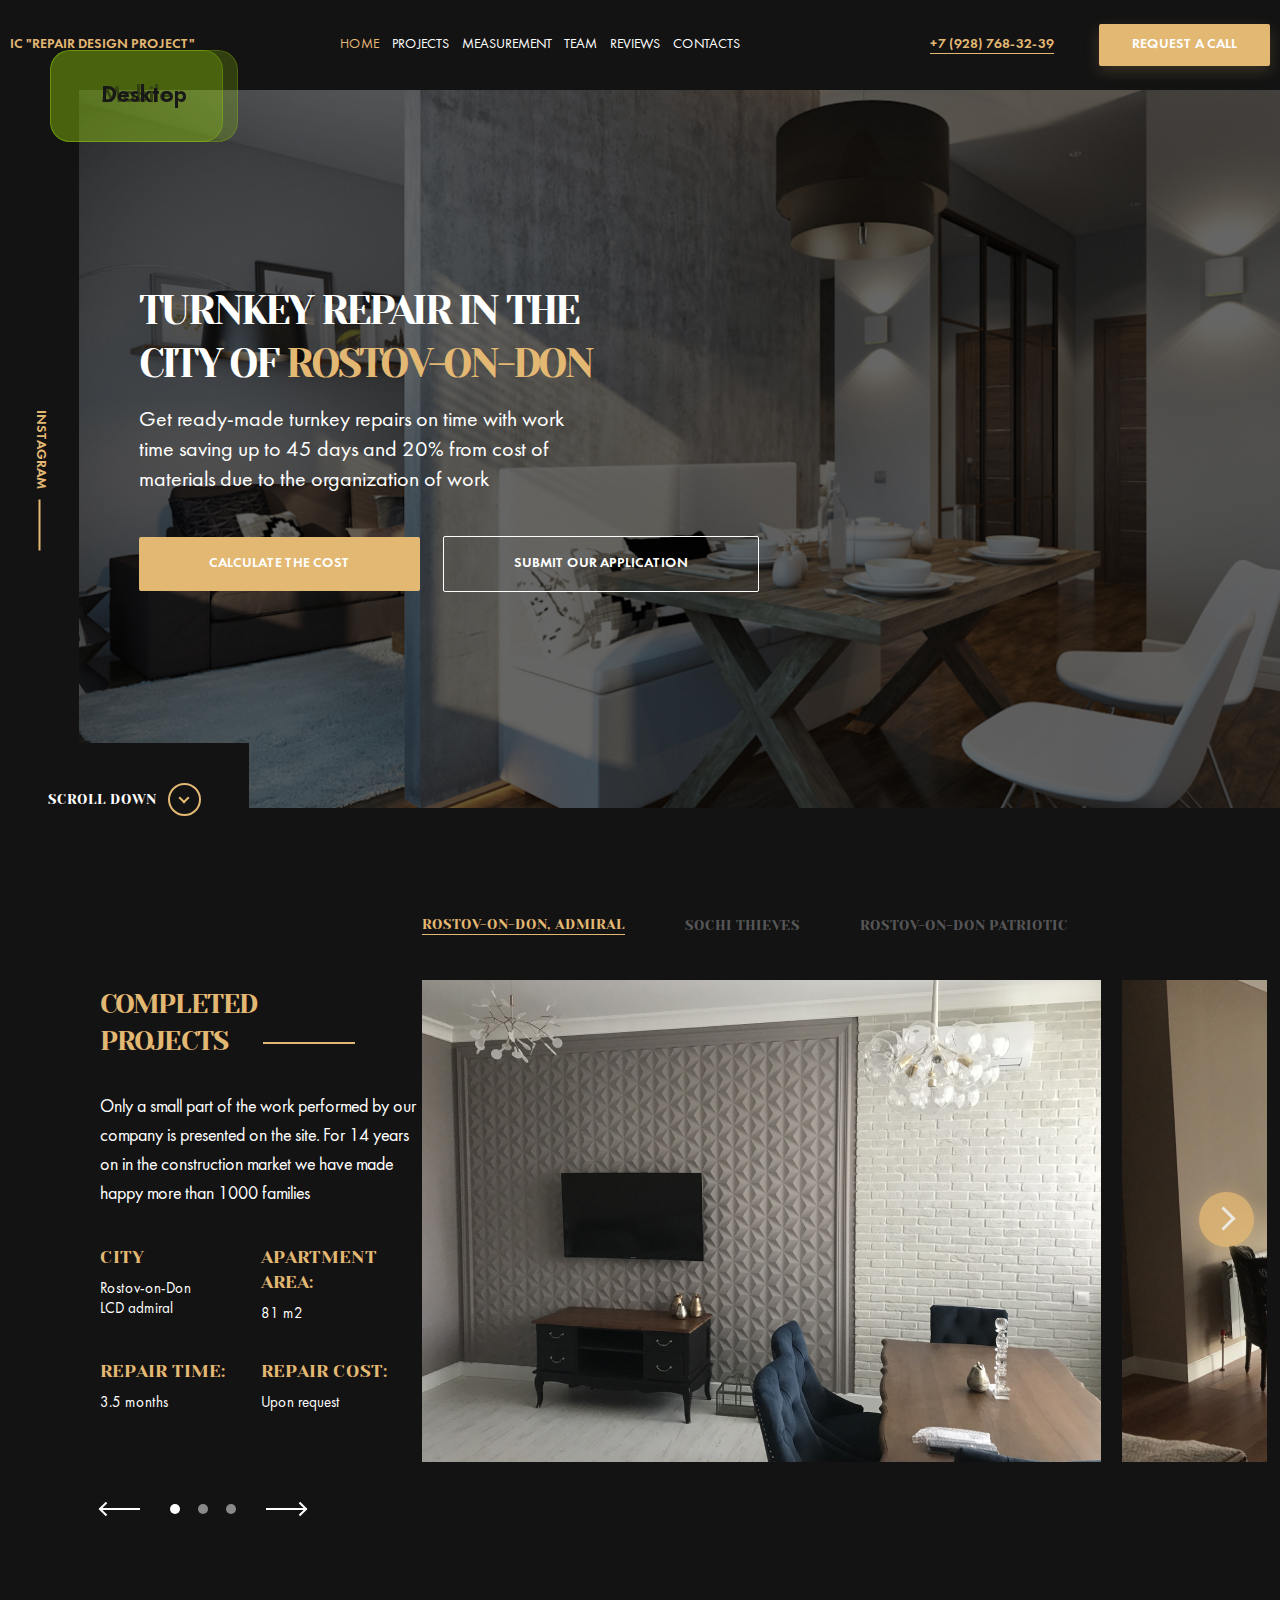
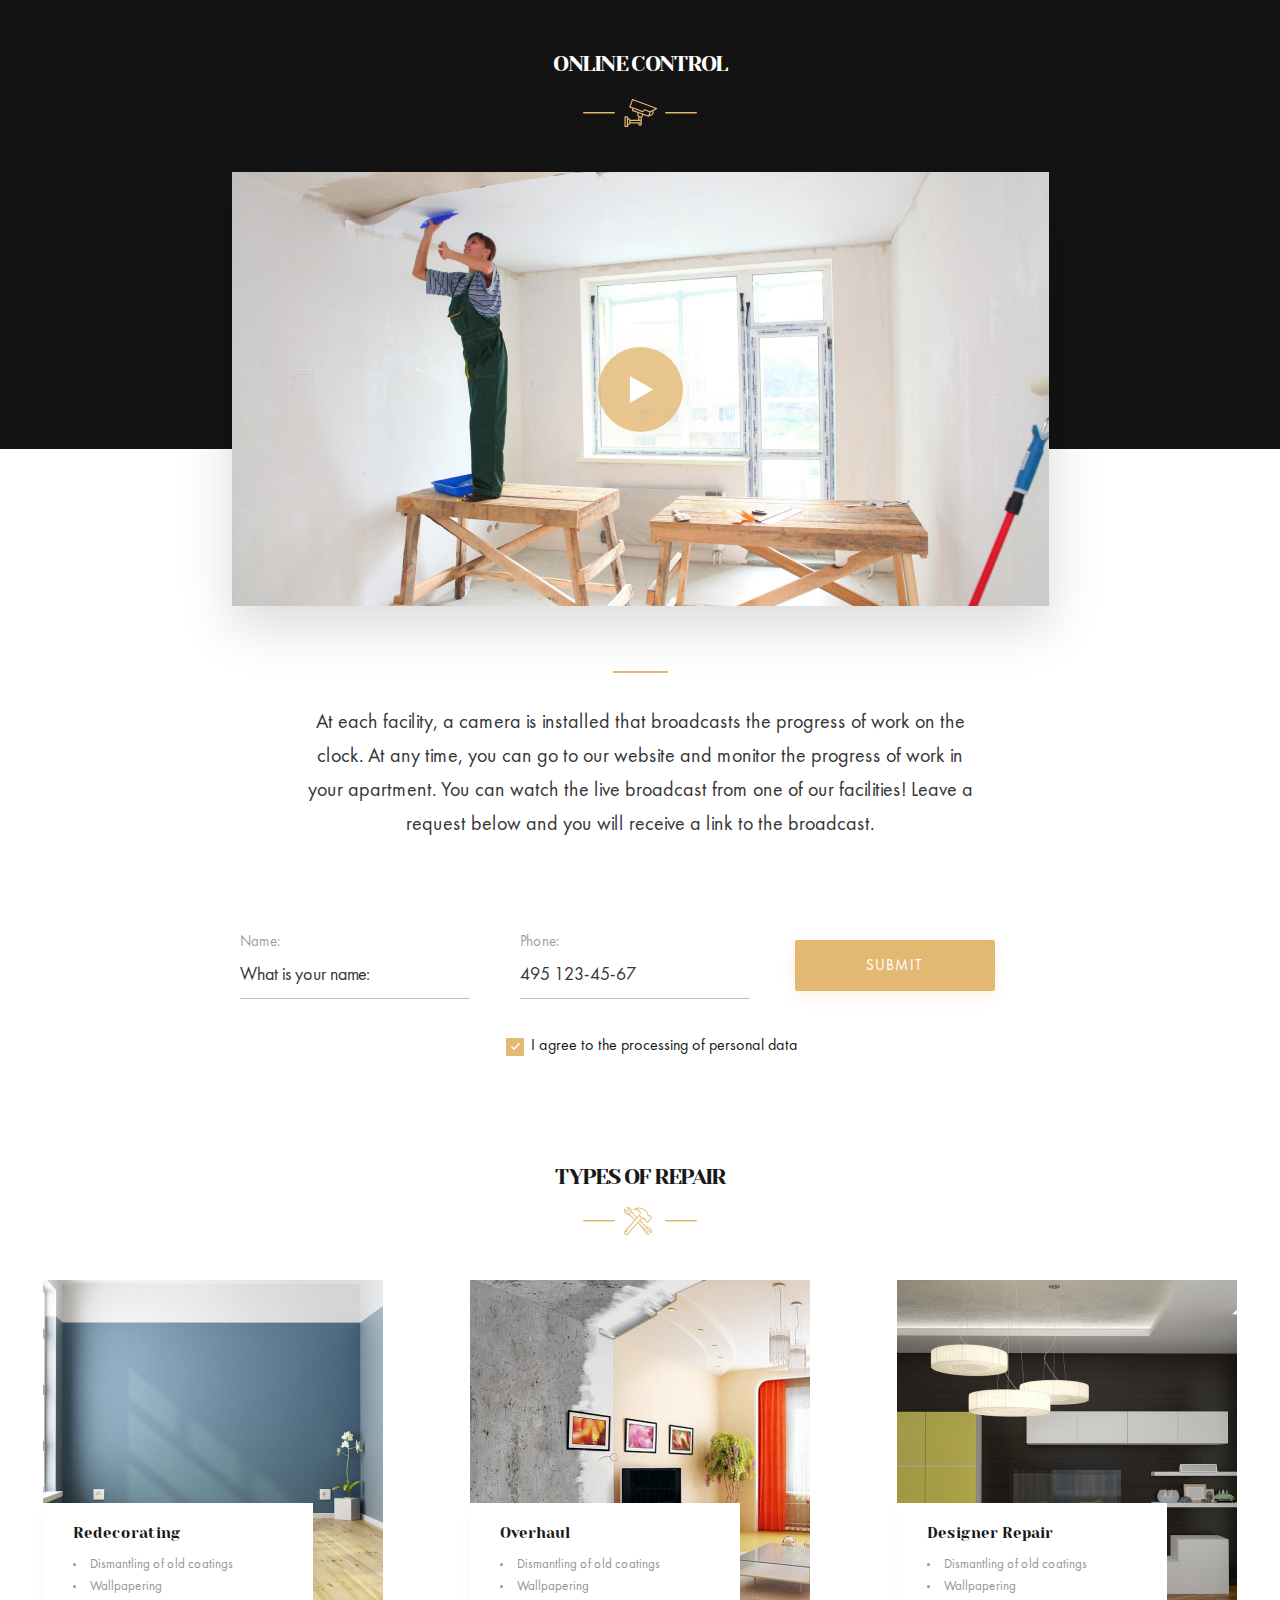
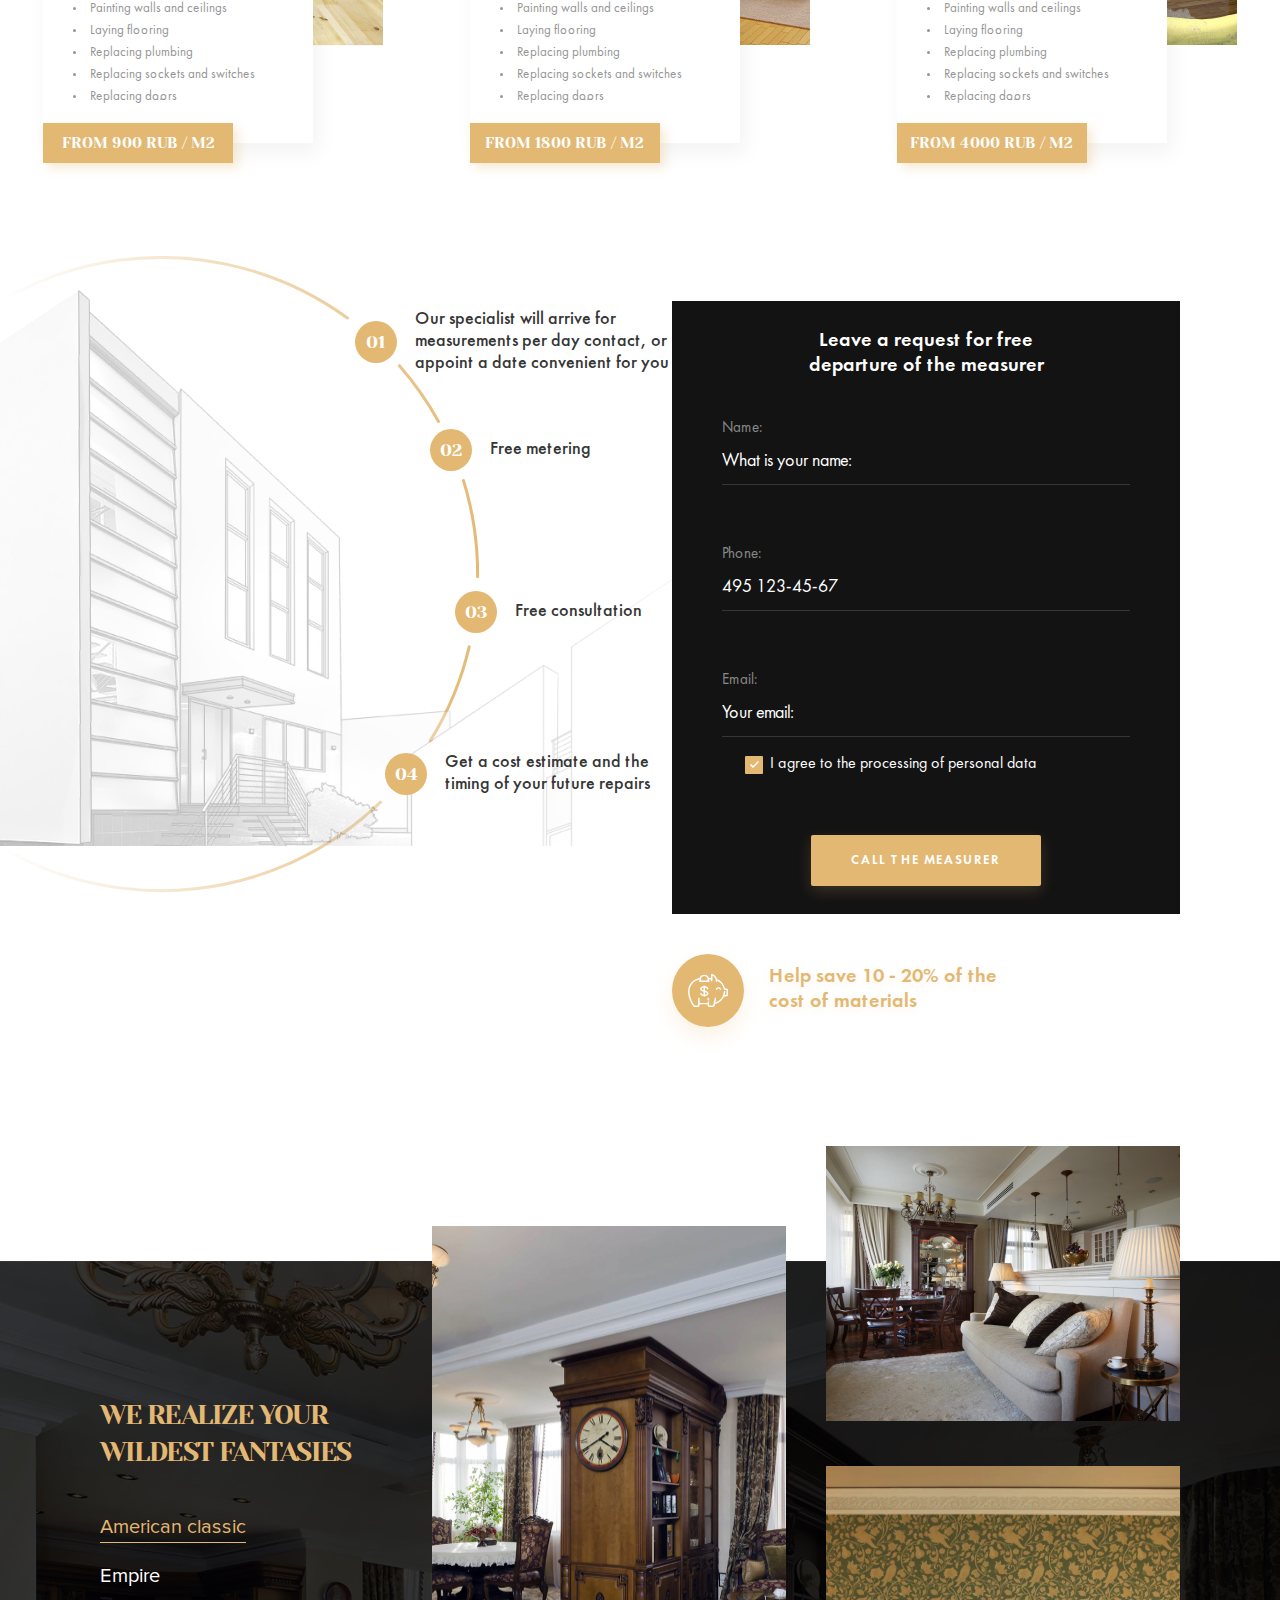
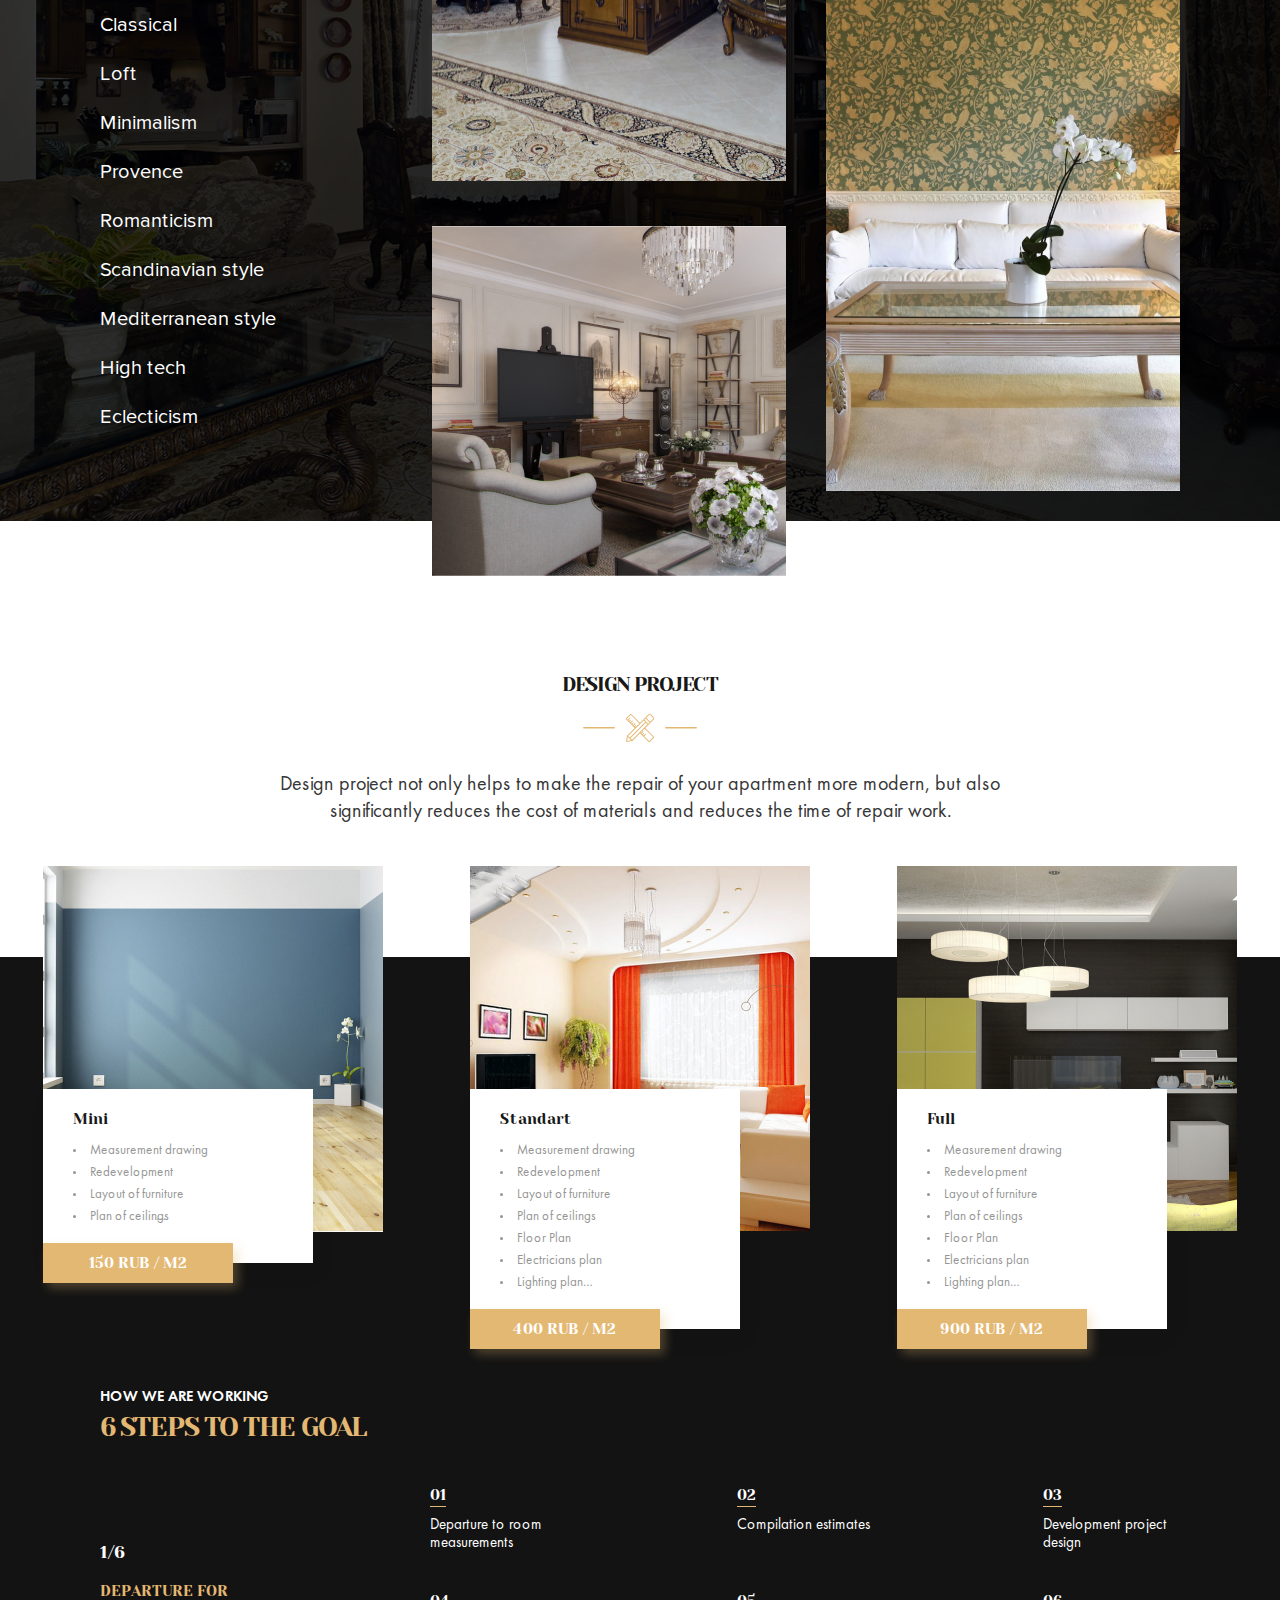
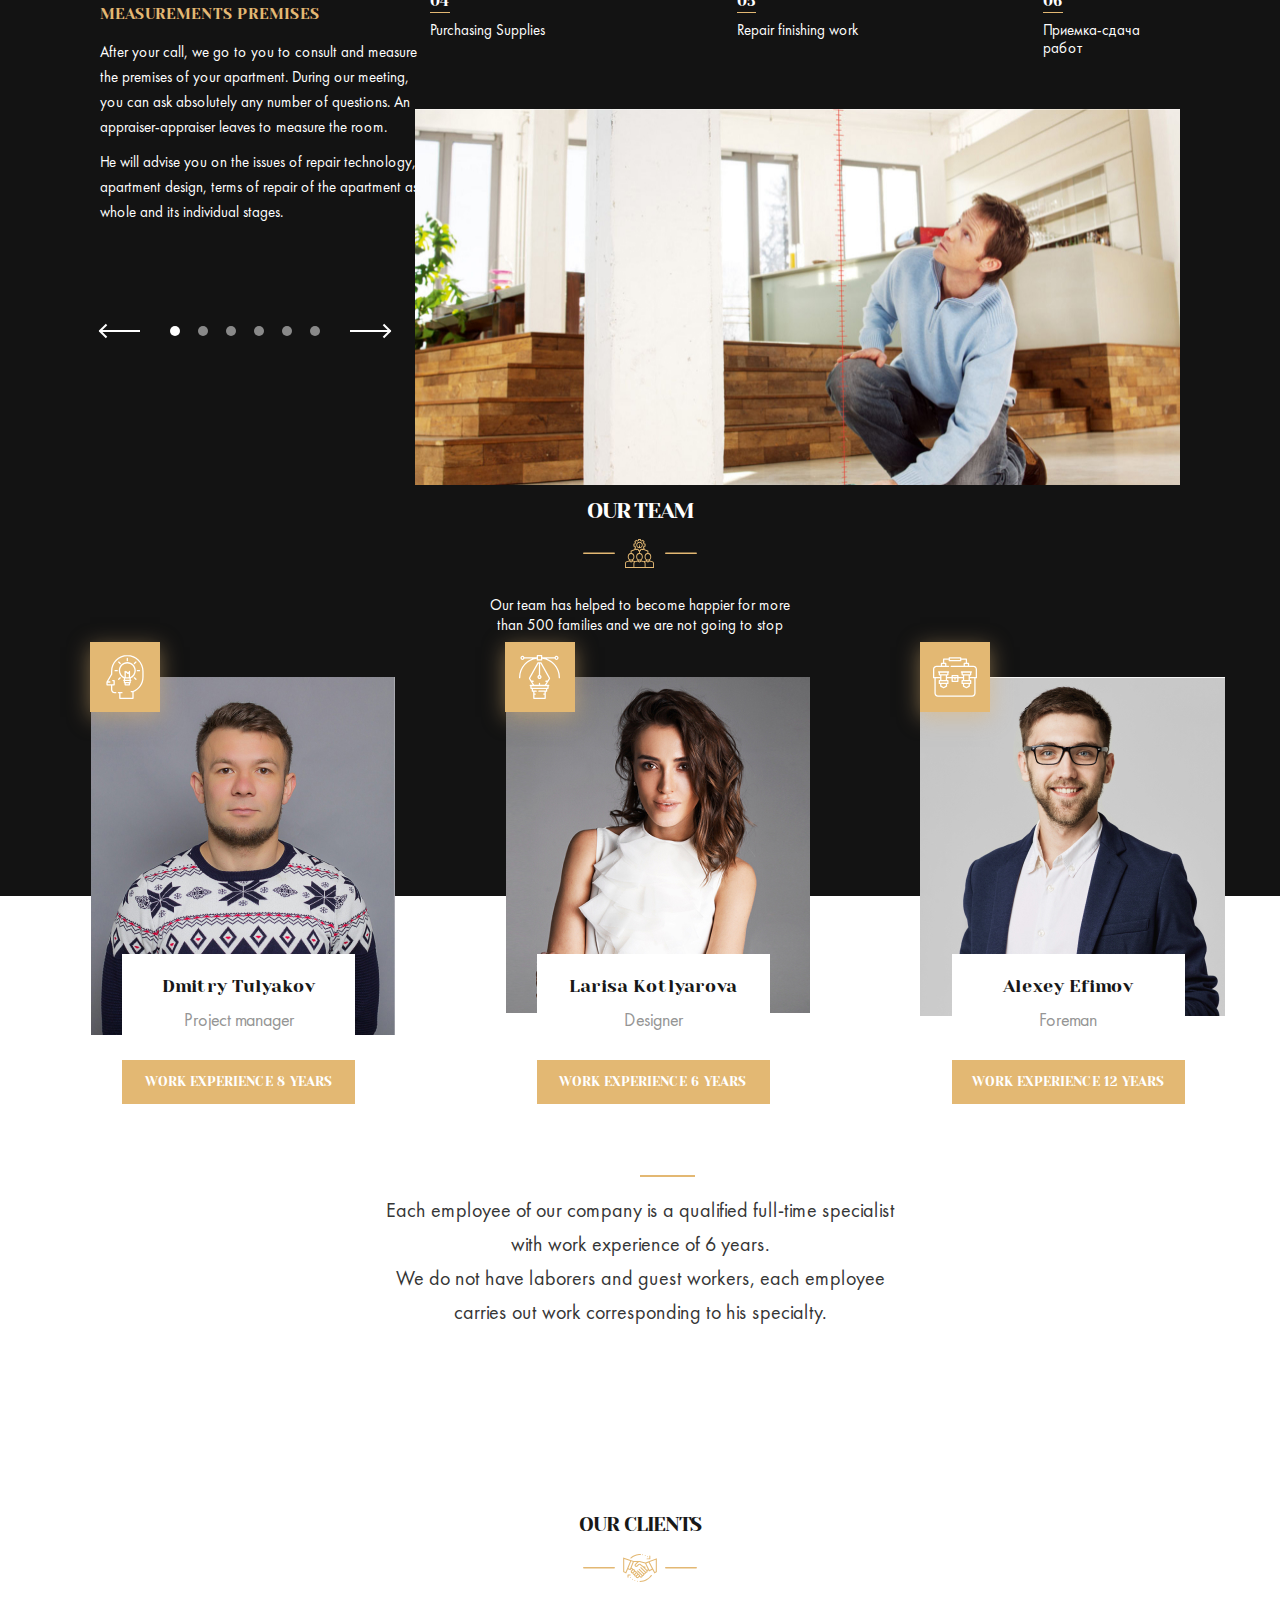
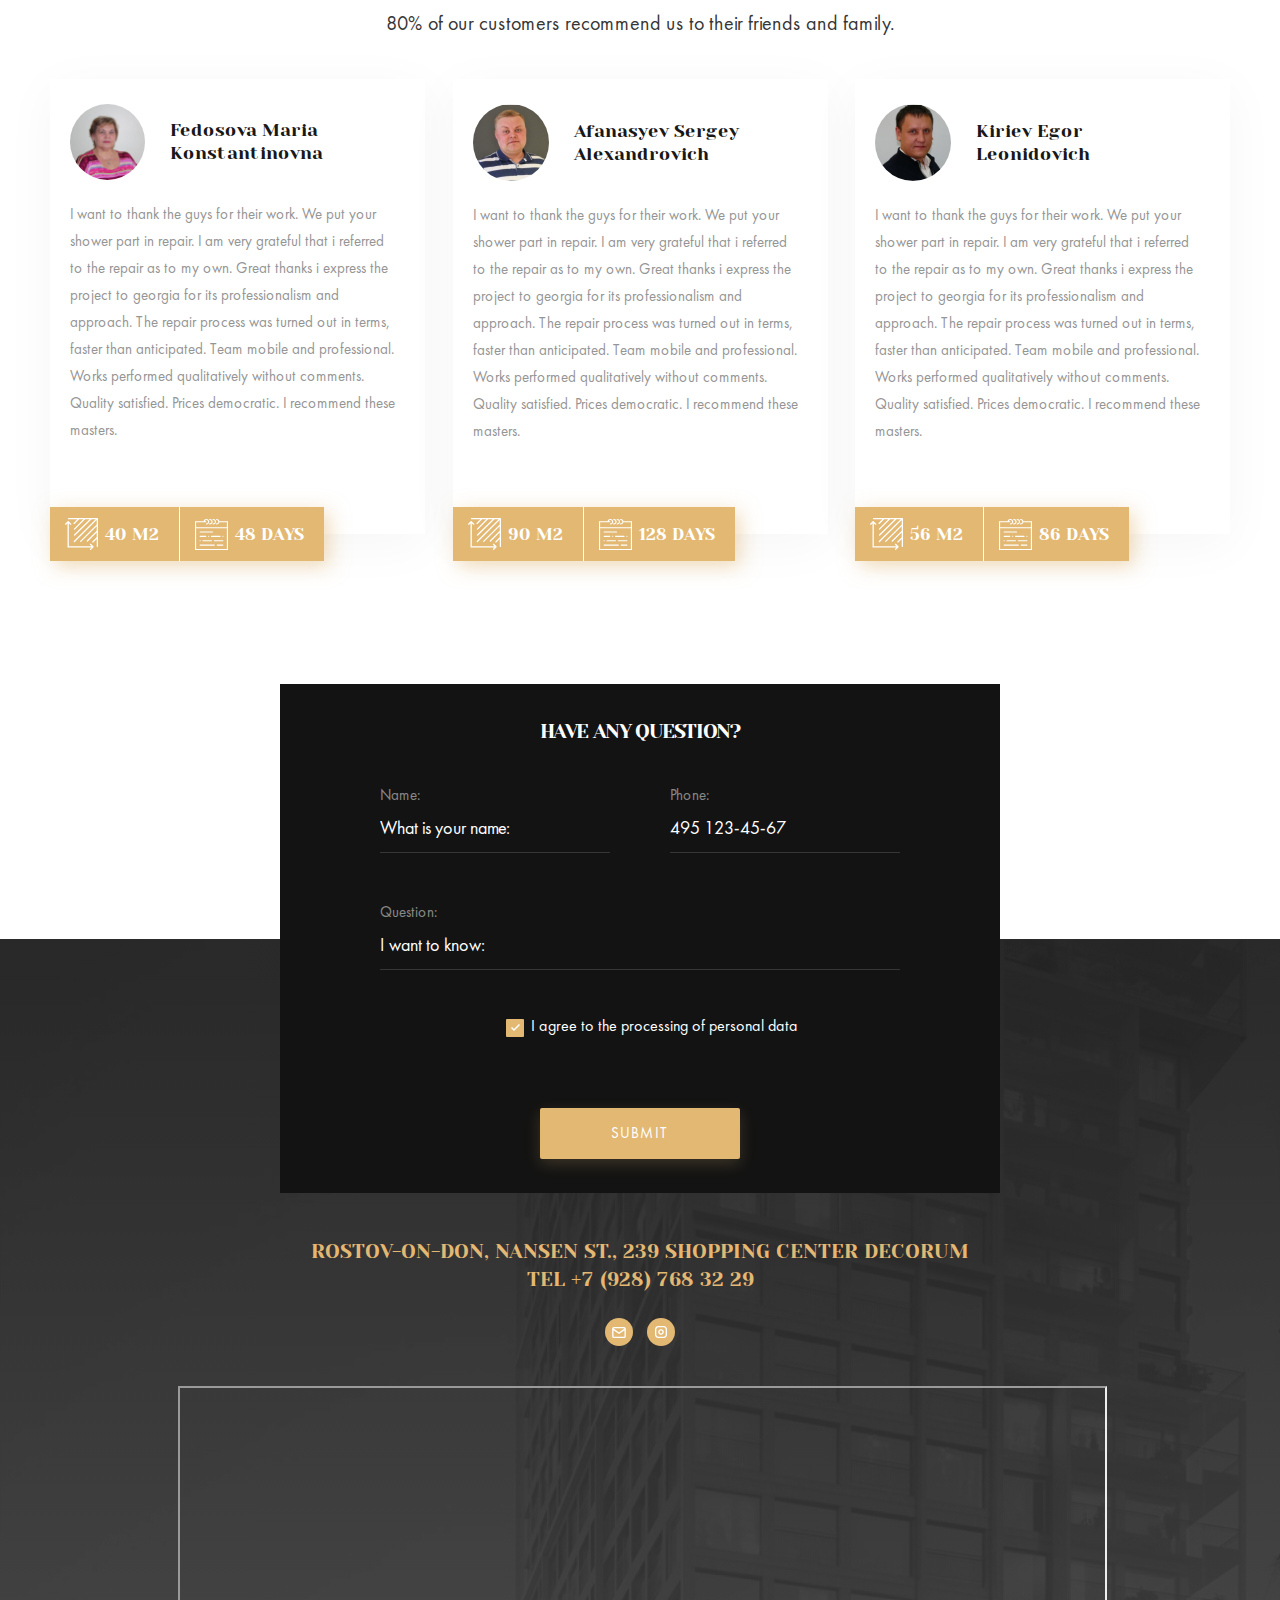
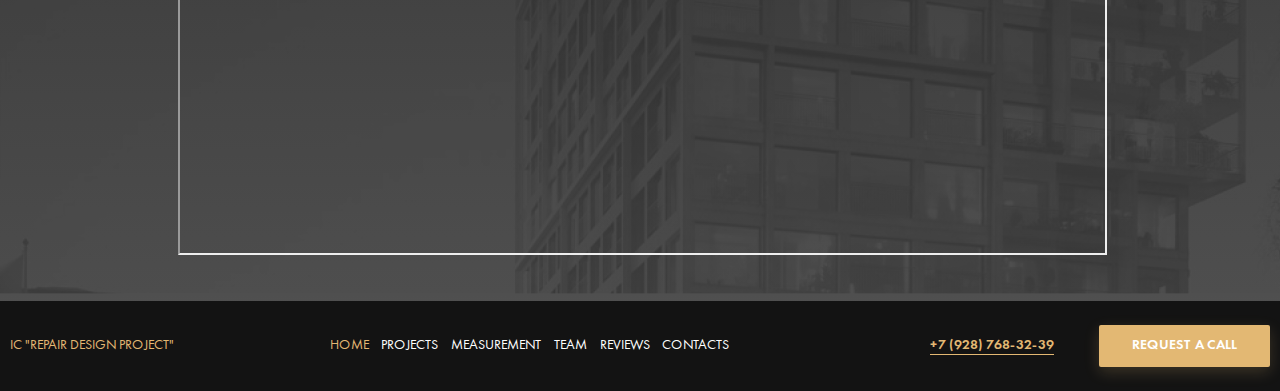
==== commit 1da80a4f: "feat: add imgs" ====
--- a/projects/repair-design-project/index.html
+++ b/projects/repair-design-project/index.html
@@ -5,6 +5,7 @@
   <meta name="viewport" content="width=device-width, initial-scale=1.0">
   <meta http-equiv="X-UA-Compatible" content="ie=edge">
   <link rel="stylesheet" href="css/style.css">
+  <link rel="stylesheet" href="../../css/modal-style.css">
   <title>Repair design project from Rolling Scope school</title>
 </head>
 <body>
@@ -844,5 +845,12 @@
         </nav>
     </footer>
   </div>
+  <div class="modal mobile">
+    Mobile
+  </div>
+  <div class="modal desktop">
+    Desktop
+  </div>
+  <script src="repairScripts.js"></script>  
 </body>
 </html>
--- a/projects/repair-design-project/css/style.css
+++ b/projects/repair-design-project/css/style.css
@@ -39,7 +39,7 @@
   line-height: 16px;
   font-weight: 400;
   color: #181818;
-  background-color: #ffb;
+  background-color: #fff;
   isolation: isolate; }
 
 a {
--- a/css/modal-style.css
+++ b/css/modal-style.css
@@ -0,0 +1,14 @@
+.modal {
+    position: fixed;
+    top: 50px;
+    left: 50px;
+    
+    padding: 30px 50px;
+
+    font-size: 24px;
+    line-height: 30px;
+
+    background-color: #abf10633;
+    border: 1px solid rgba(171, 241, 6, 0.2);
+    border-radius: 20px;
+}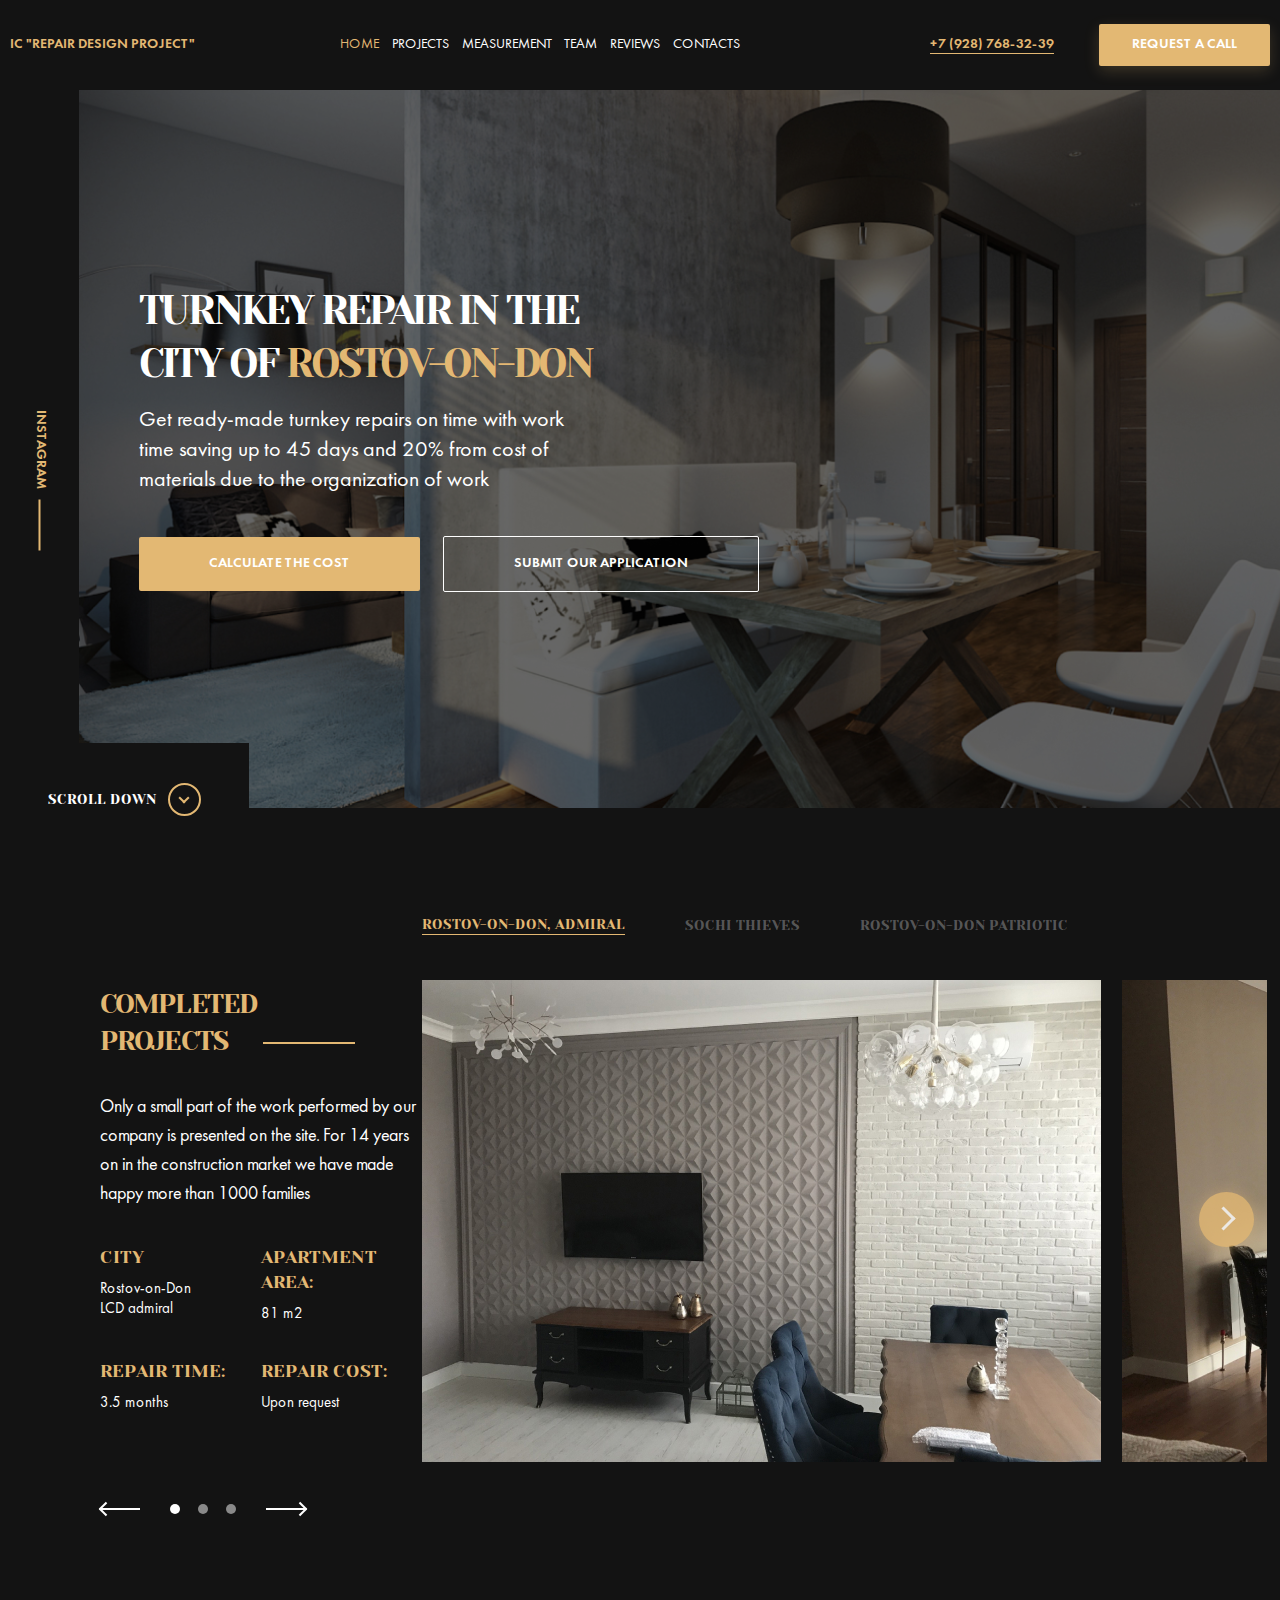
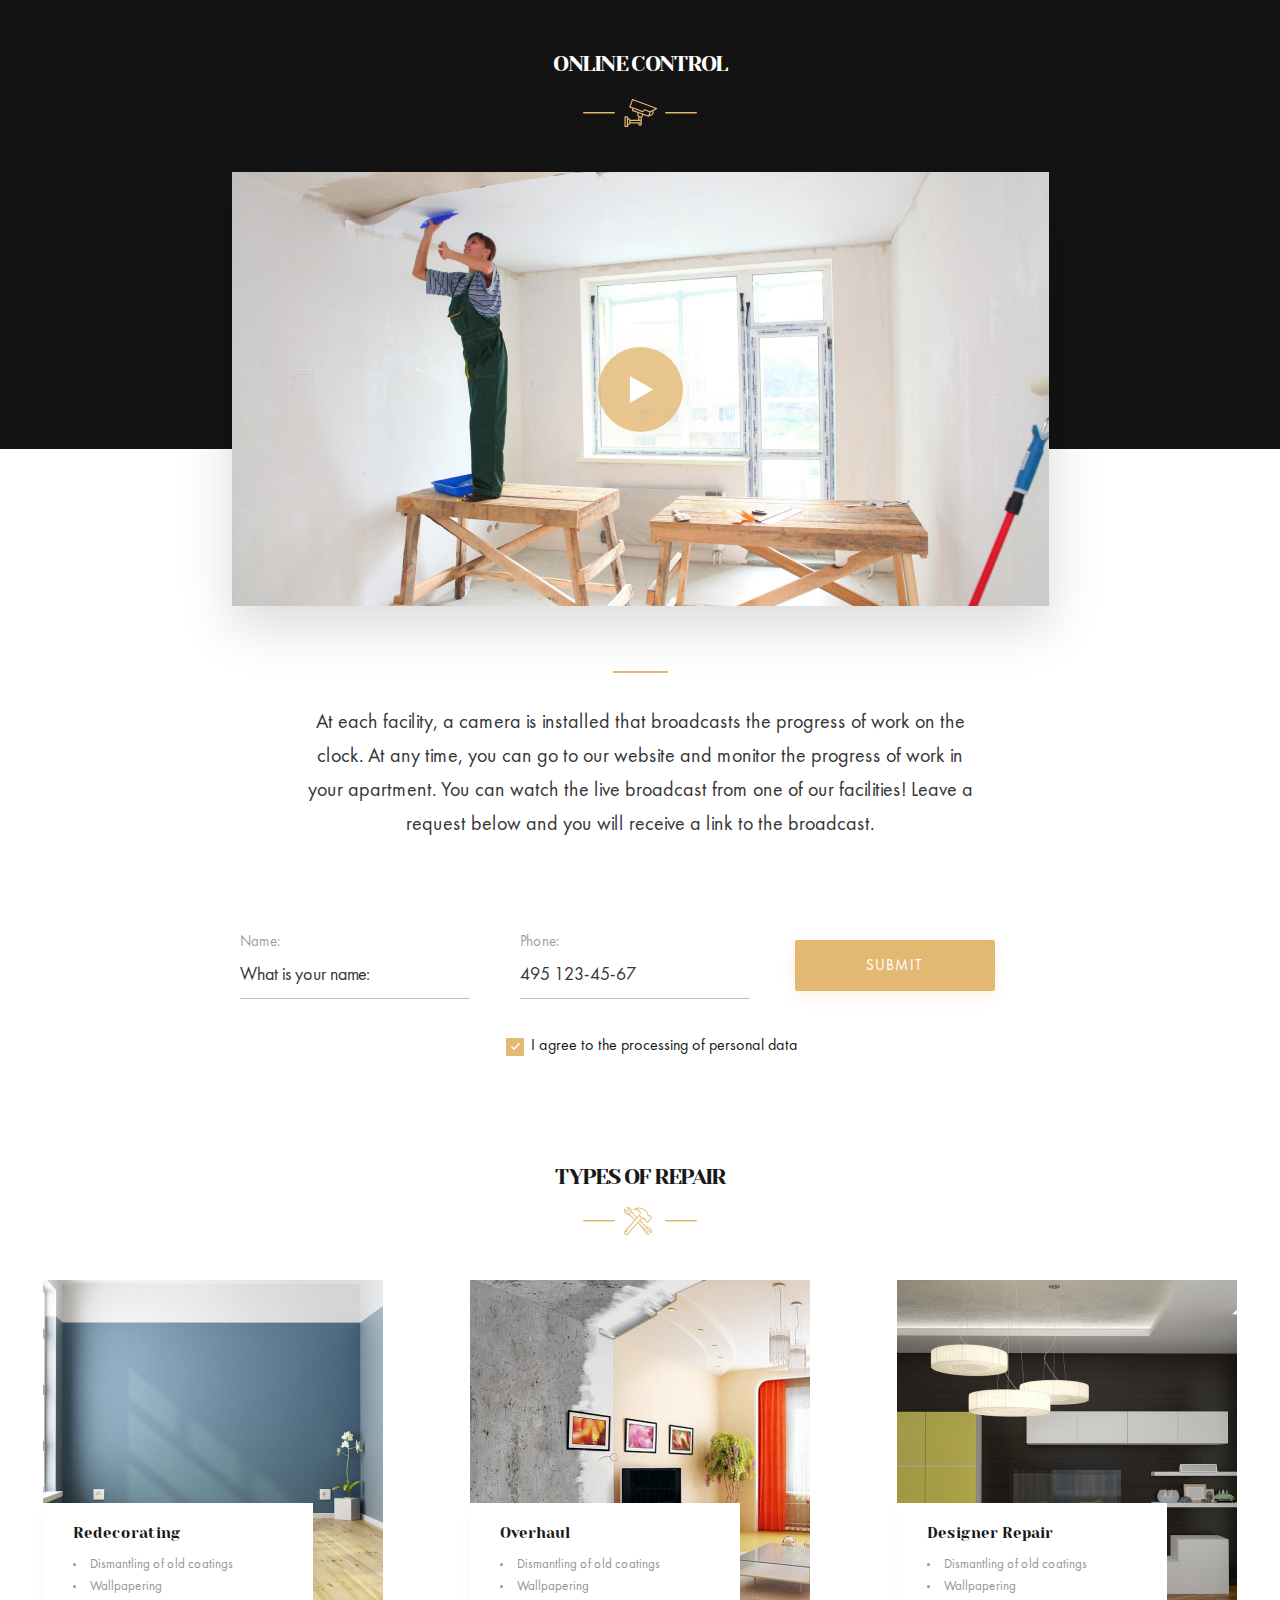
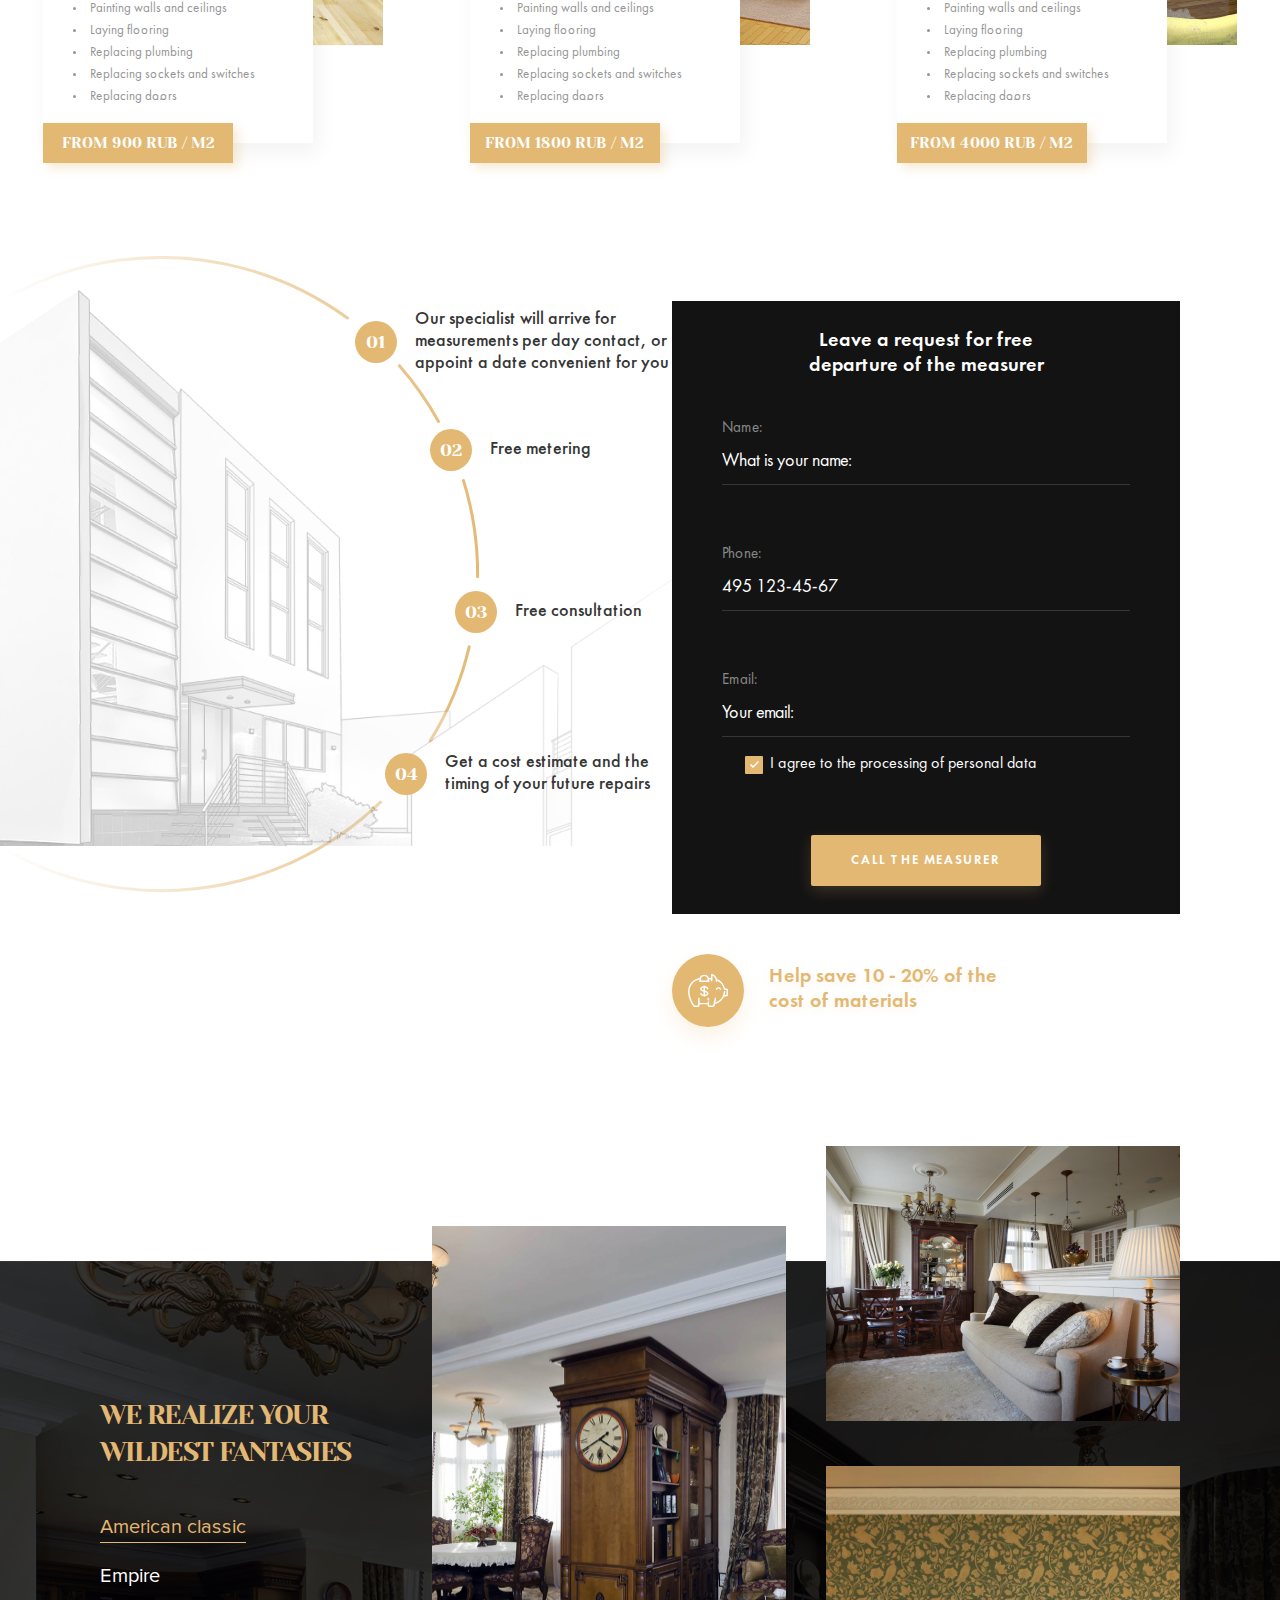
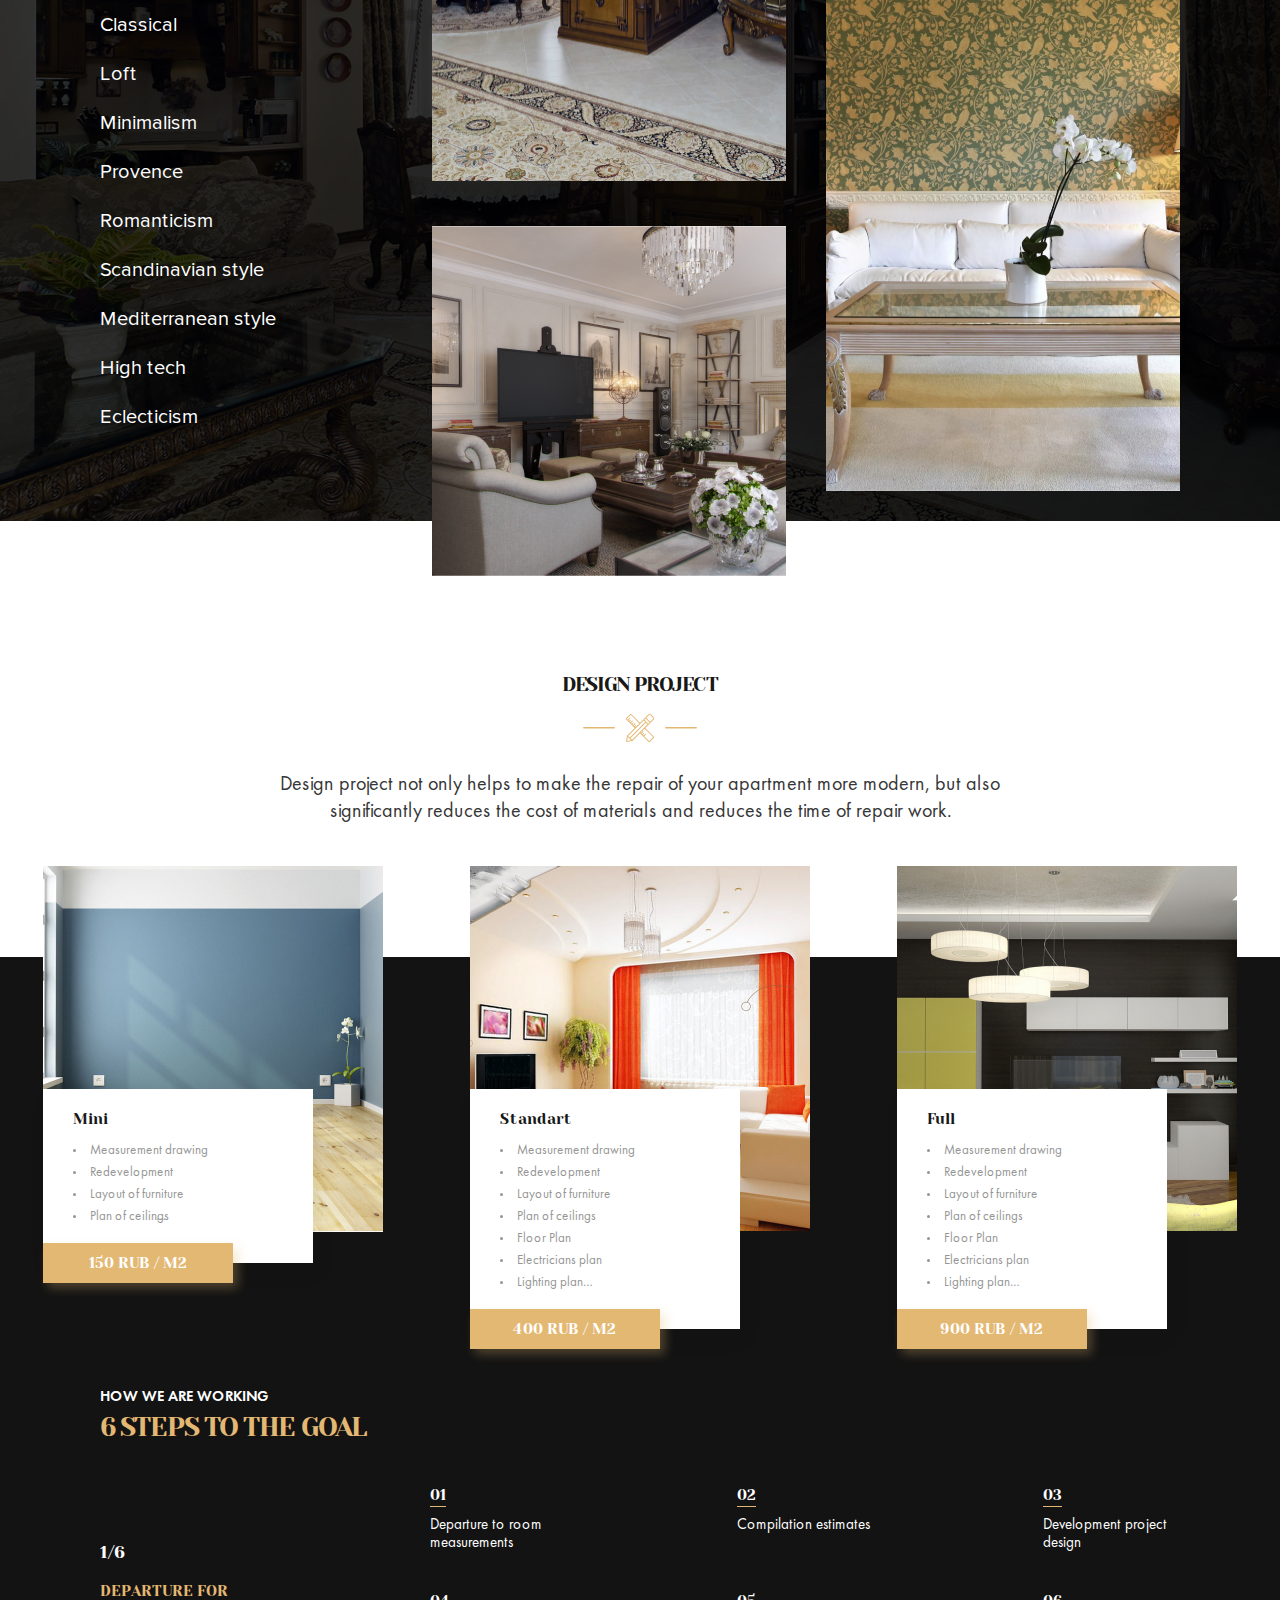
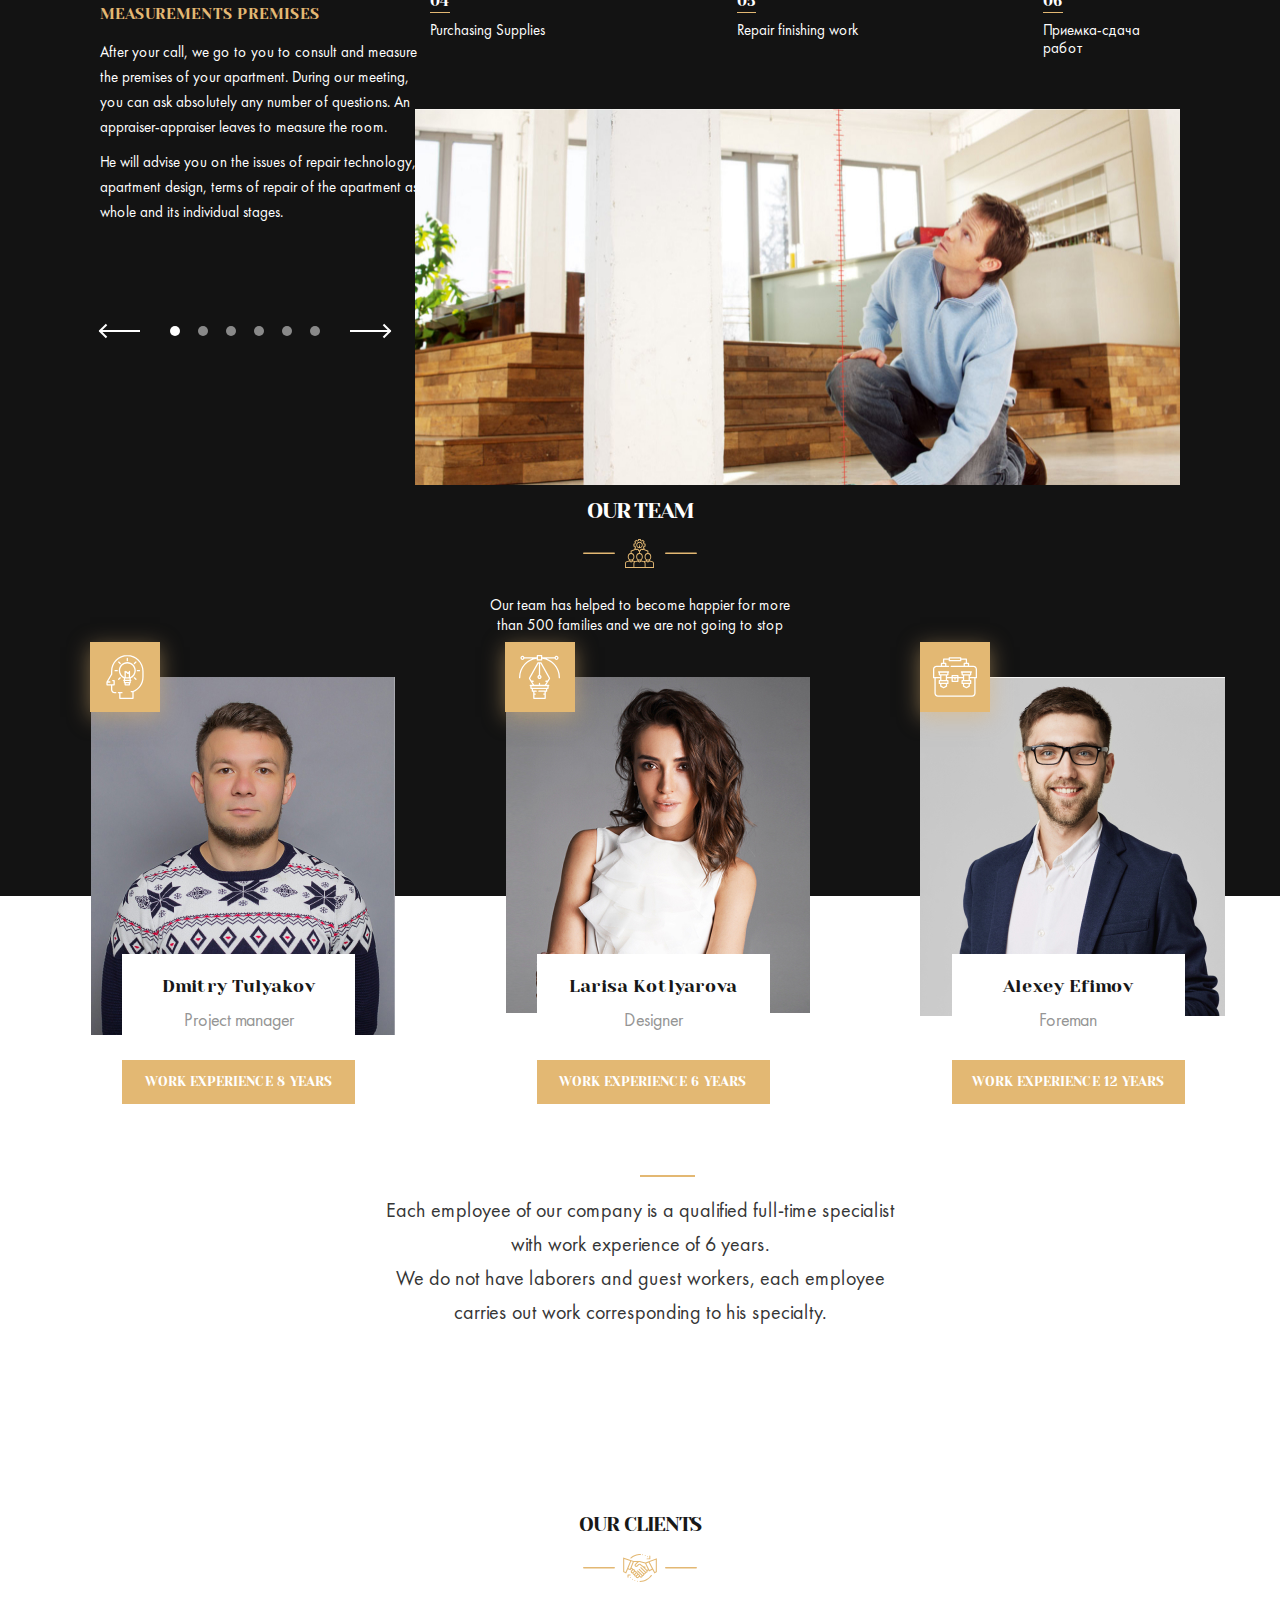
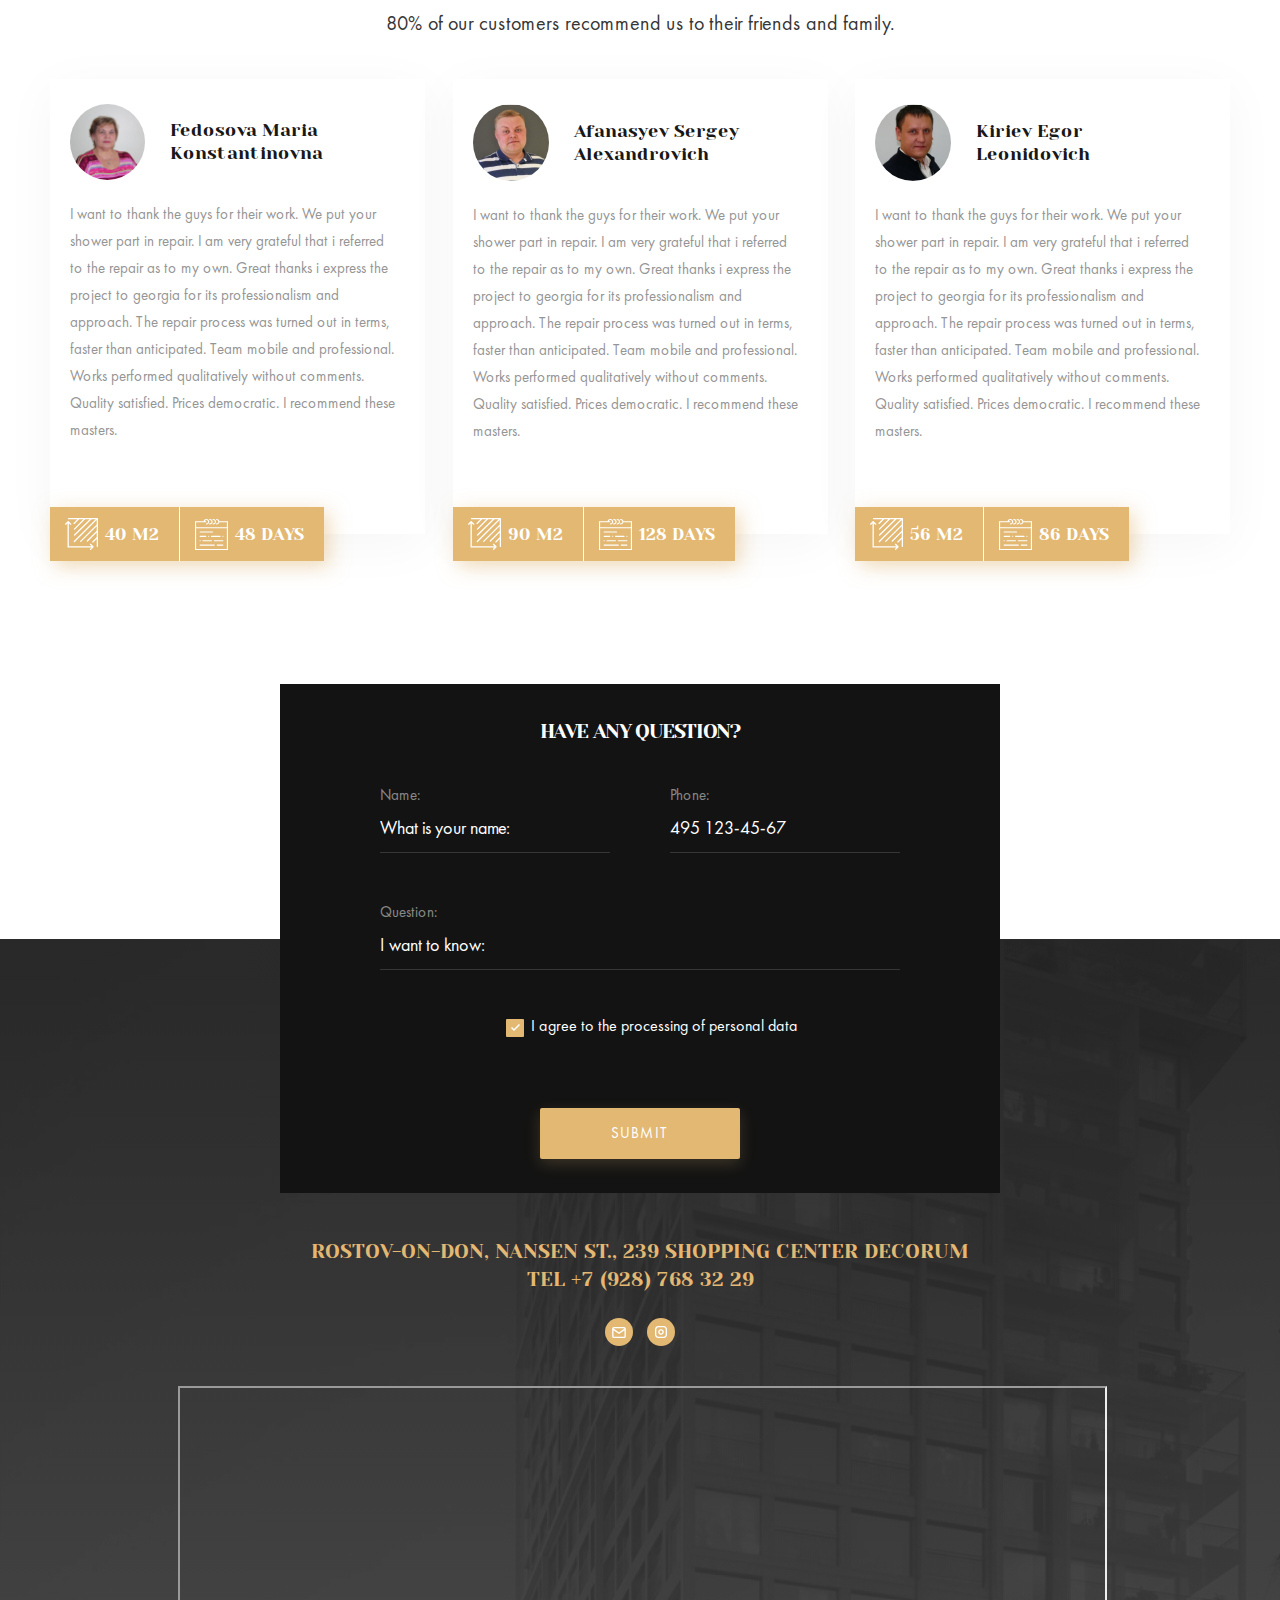
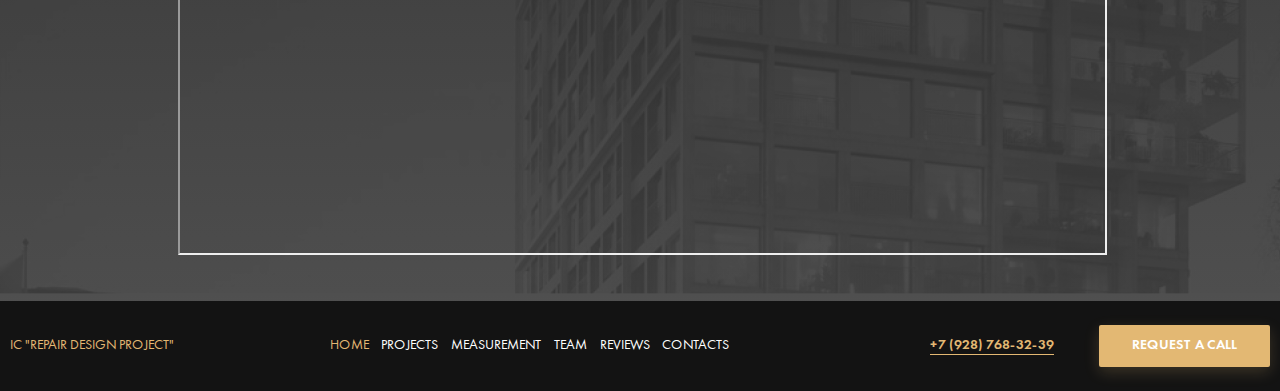
==== commit c455b98f: "feat: add iframes, mobile,desktop,back buttons. Final ver.1.0" ====
--- a/projects/repair-design-project/index.html
+++ b/projects/repair-design-project/index.html
@@ -5,11 +5,10 @@
   <meta name="viewport" content="width=device-width, initial-scale=1.0">
   <meta http-equiv="X-UA-Compatible" content="ie=edge">
   <link rel="stylesheet" href="css/style.css">
-  <link rel="stylesheet" href="../../css/modal-style.css">
   <title>Repair design project from Rolling Scope school</title>
 </head>
 <body>
-  <div class="page__wrap">
+  <div class="page__wrap" id="wrap">
     <header>
       <nav class="site-nav">
         <h1 class="site-nav__logo">IC "Repair Design Project"</h1>
@@ -844,13 +843,5 @@
           </div>
         </nav>
     </footer>
-  </div>
-  <div class="modal mobile">
-    Mobile
-  </div>
-  <div class="modal desktop">
-    Desktop
-  </div>
-  <script src="repairScripts.js"></script>  
 </body>
 </html>
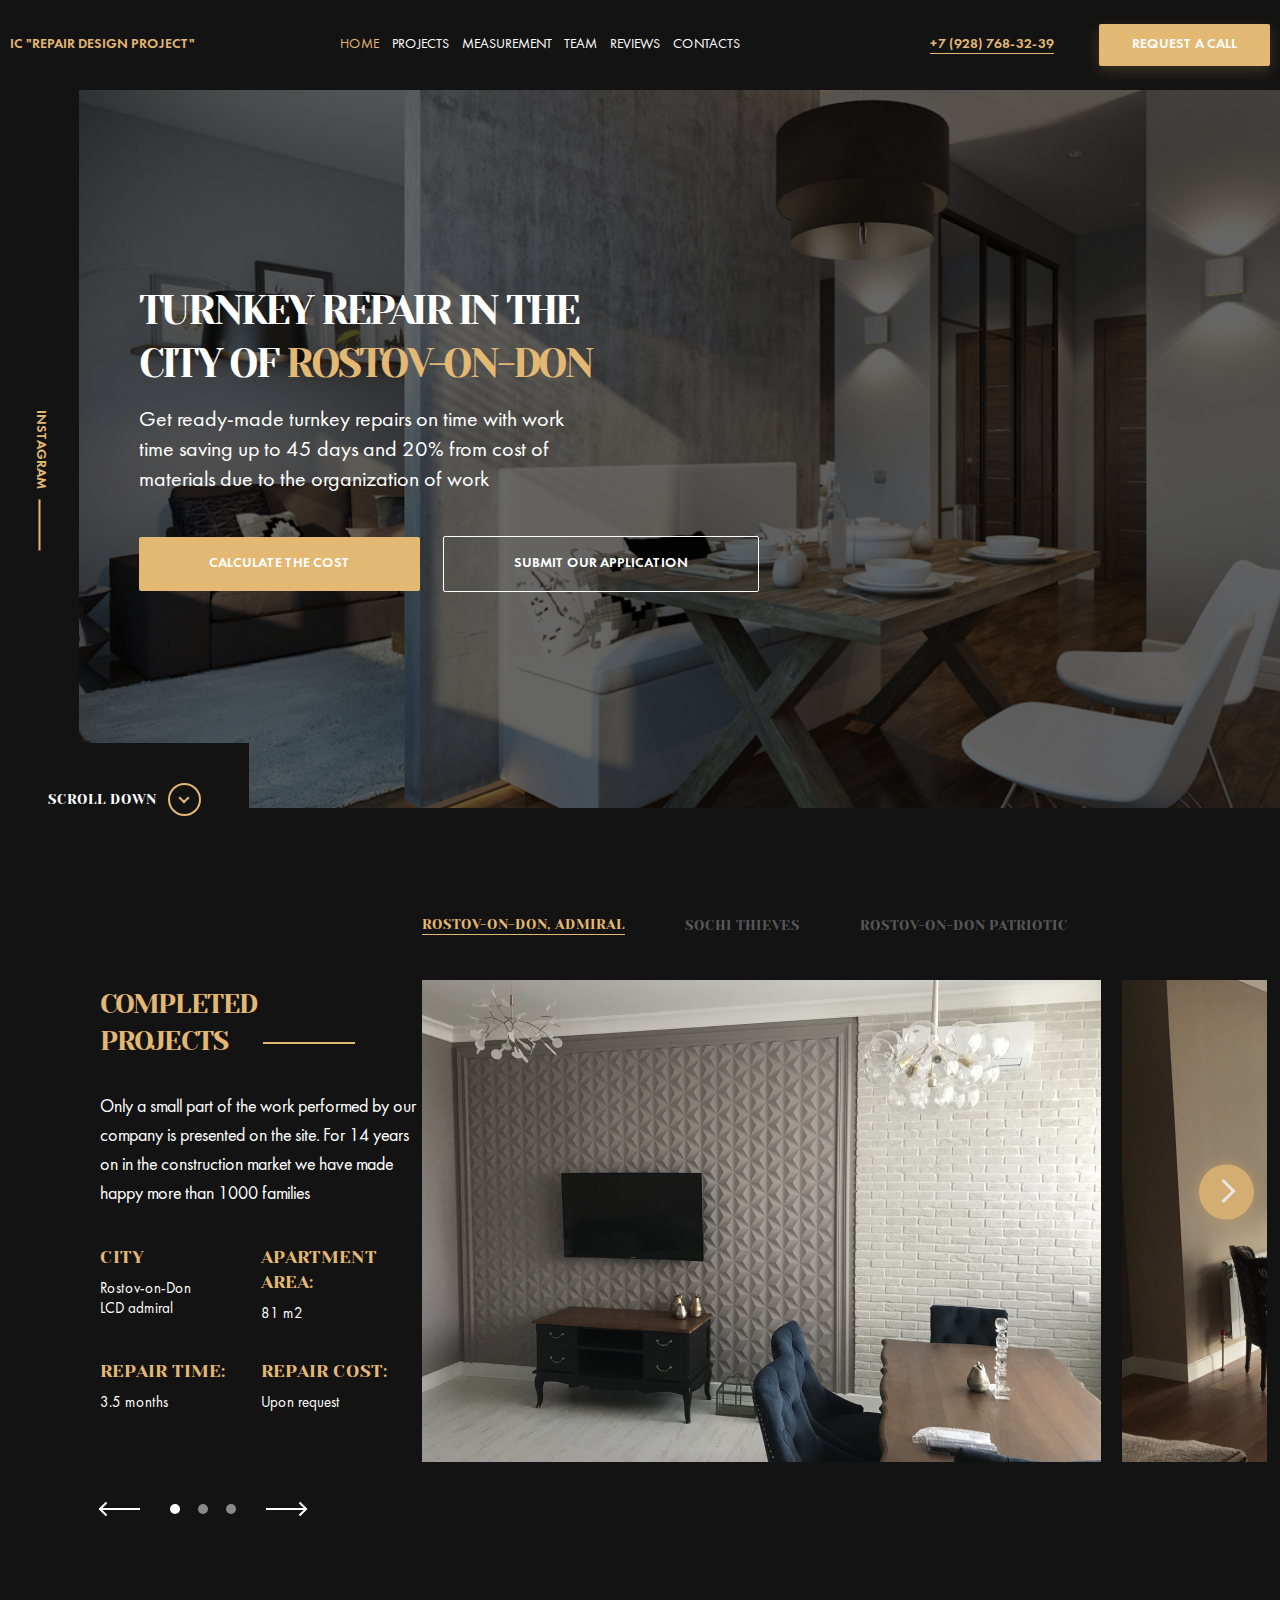
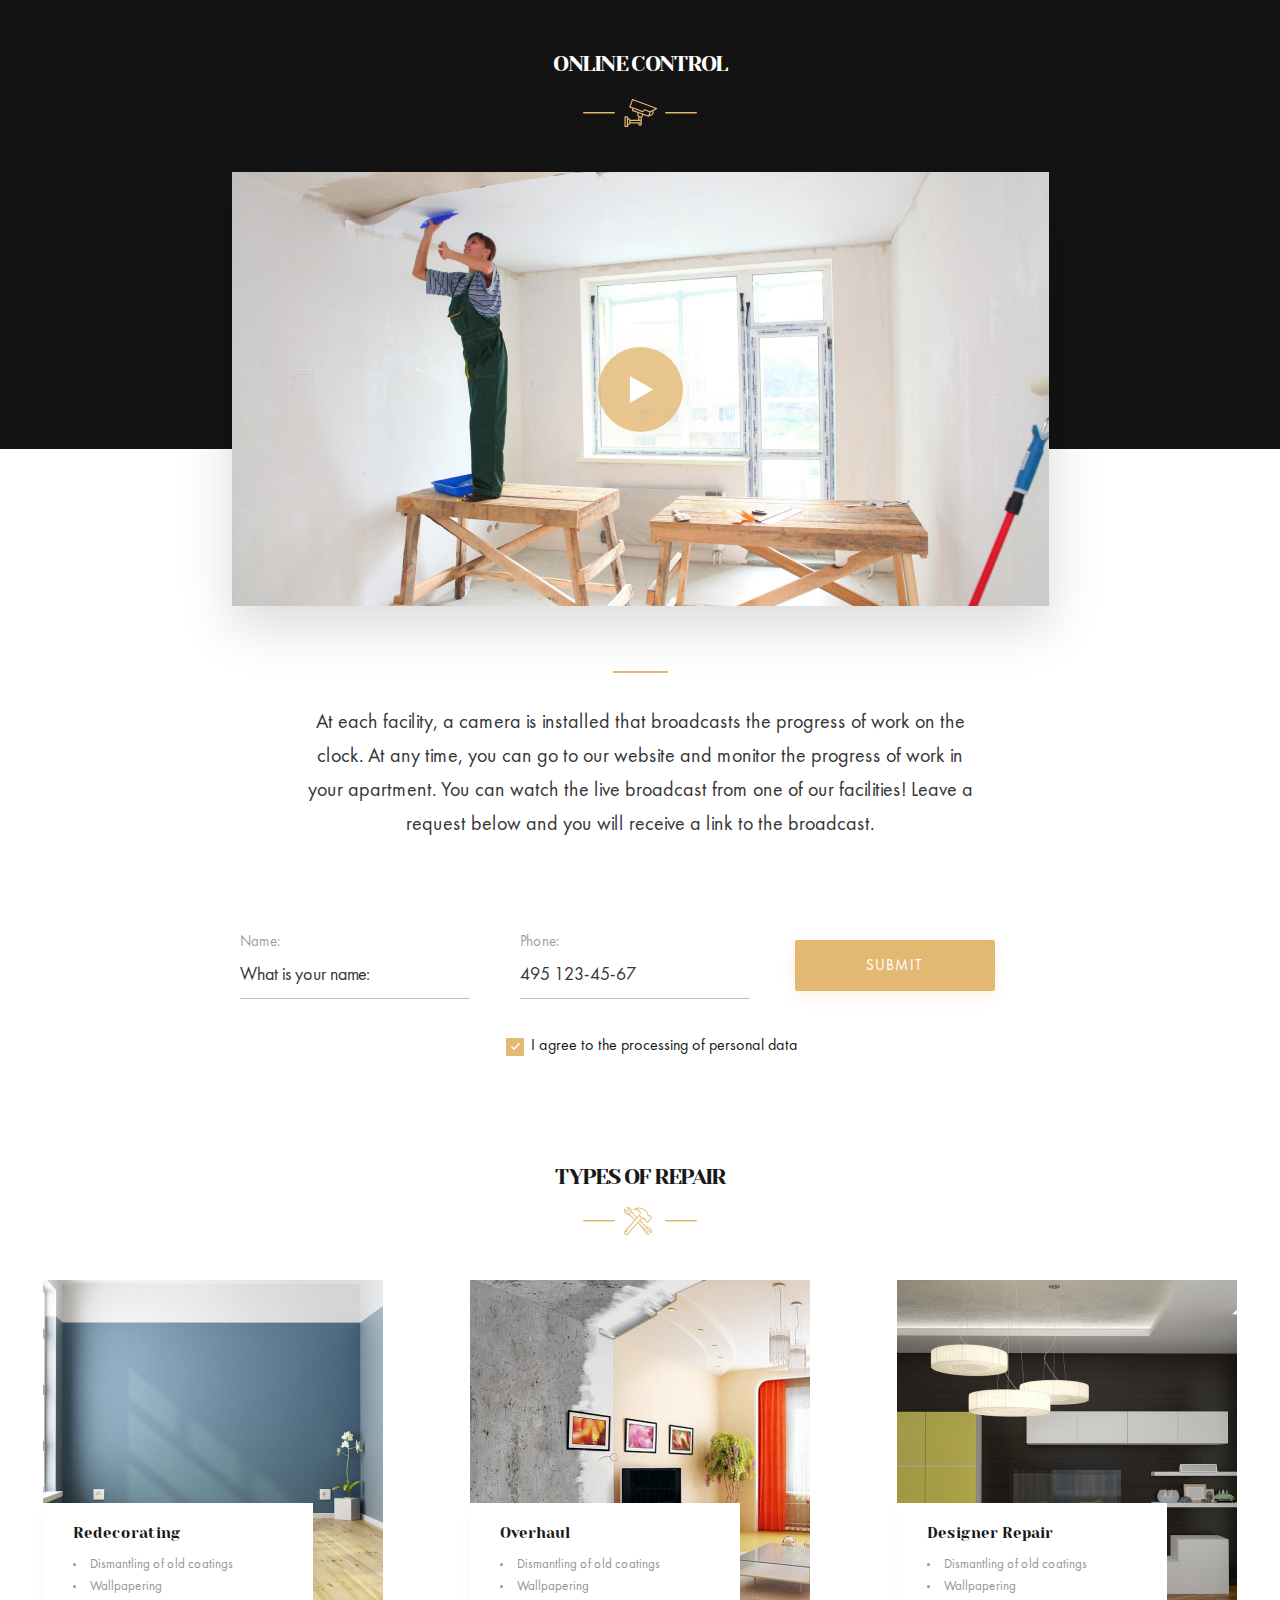
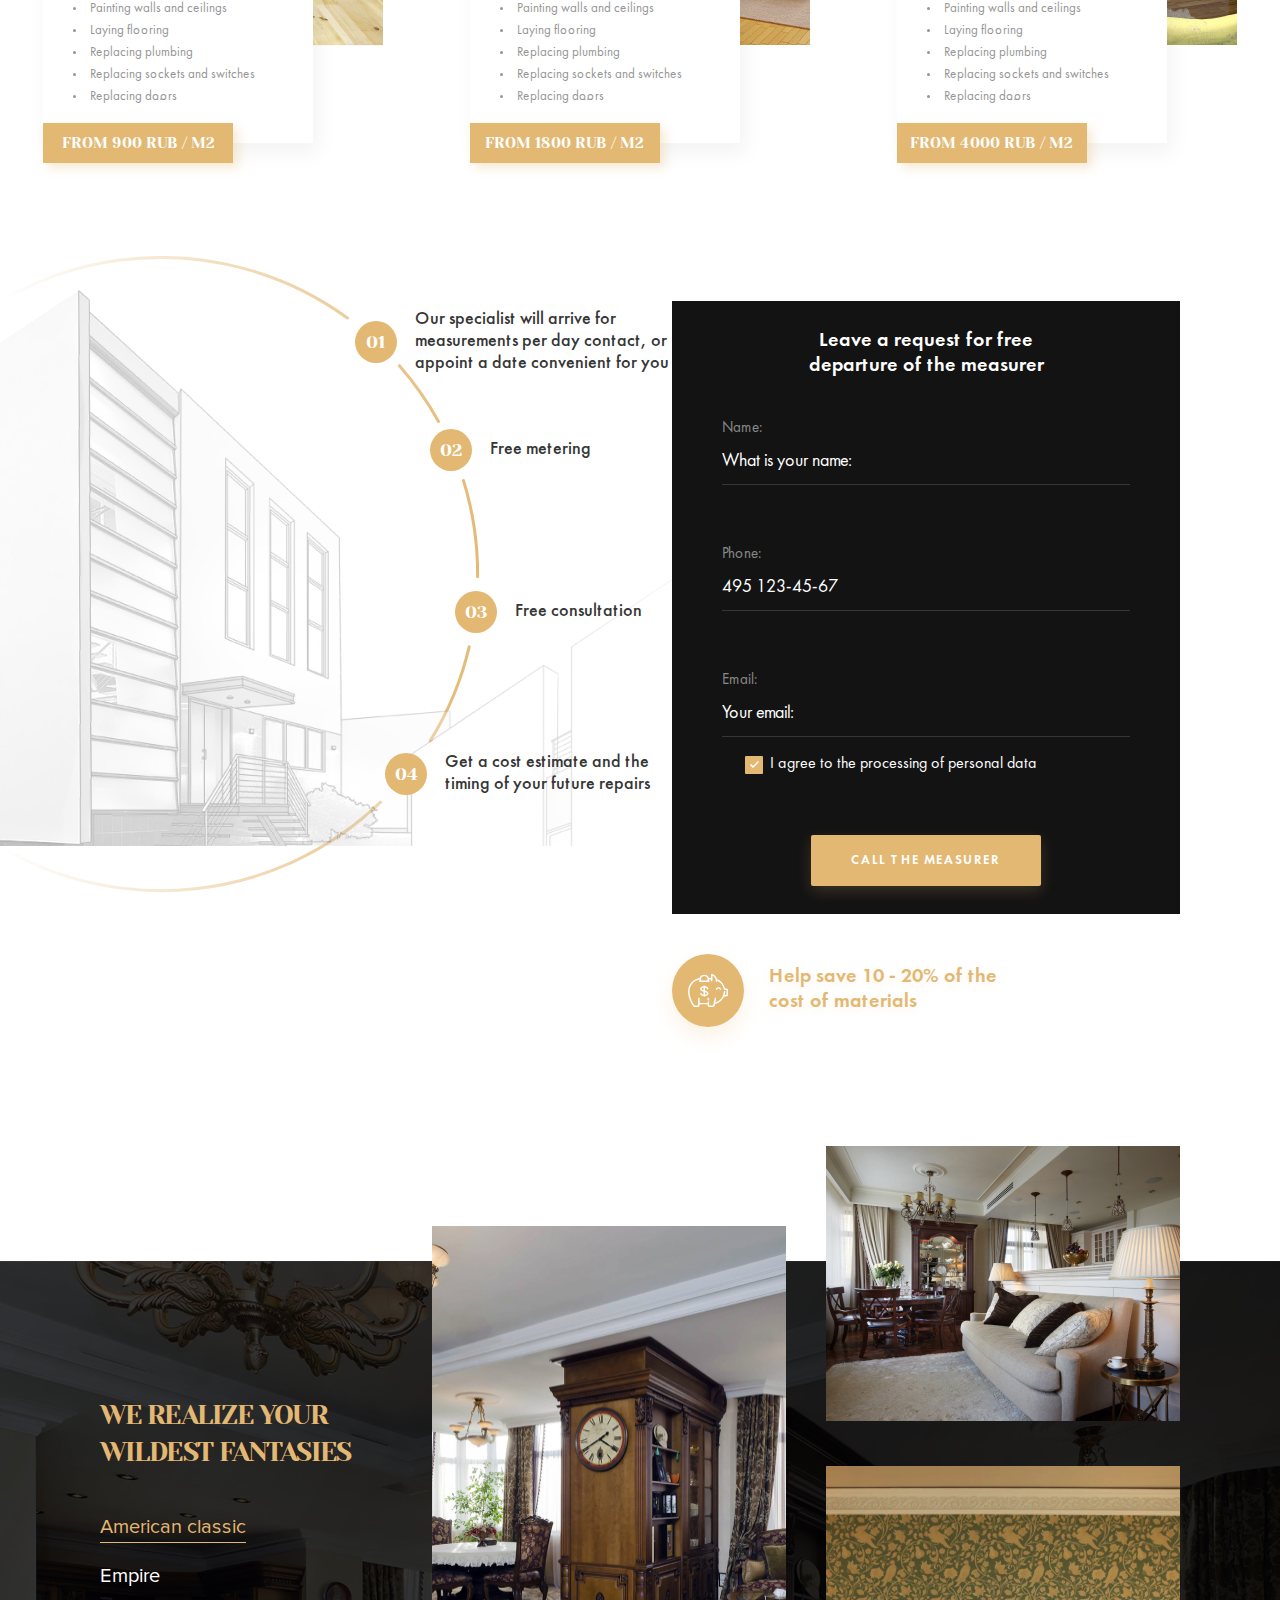
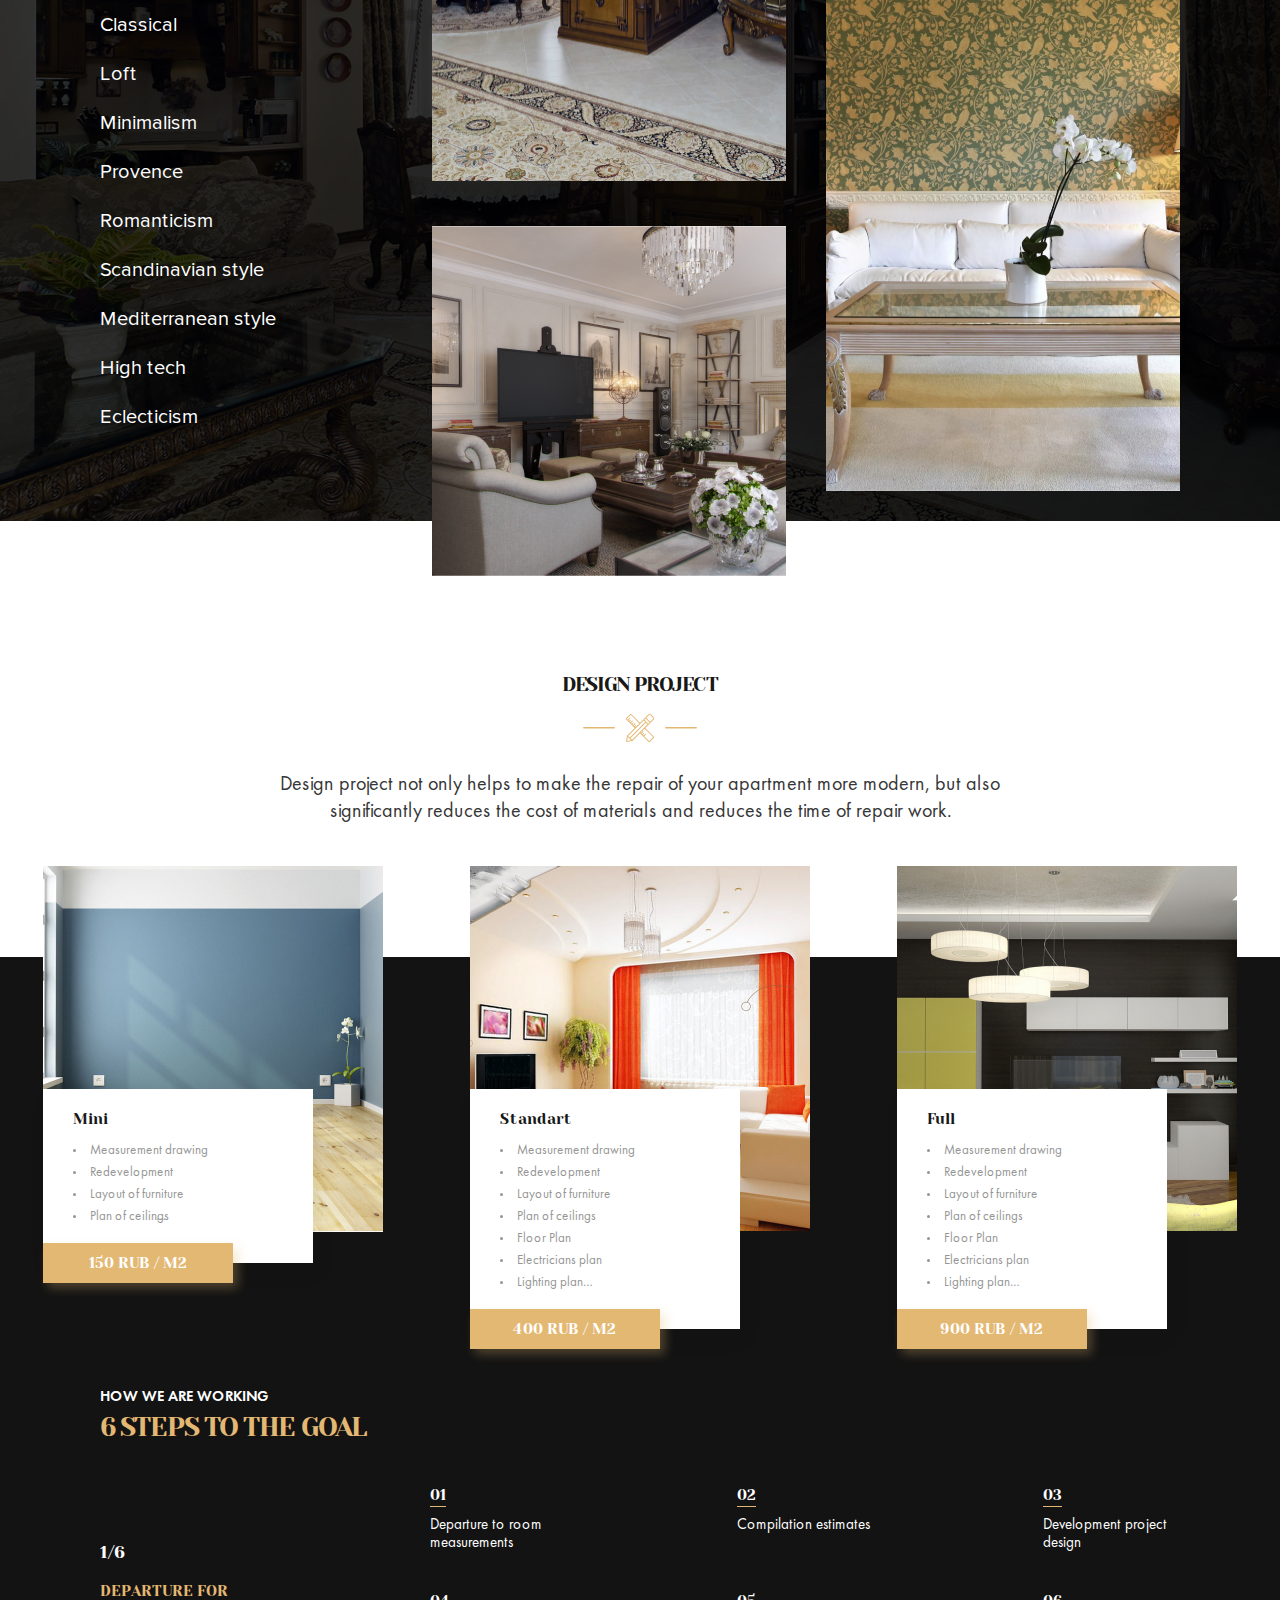
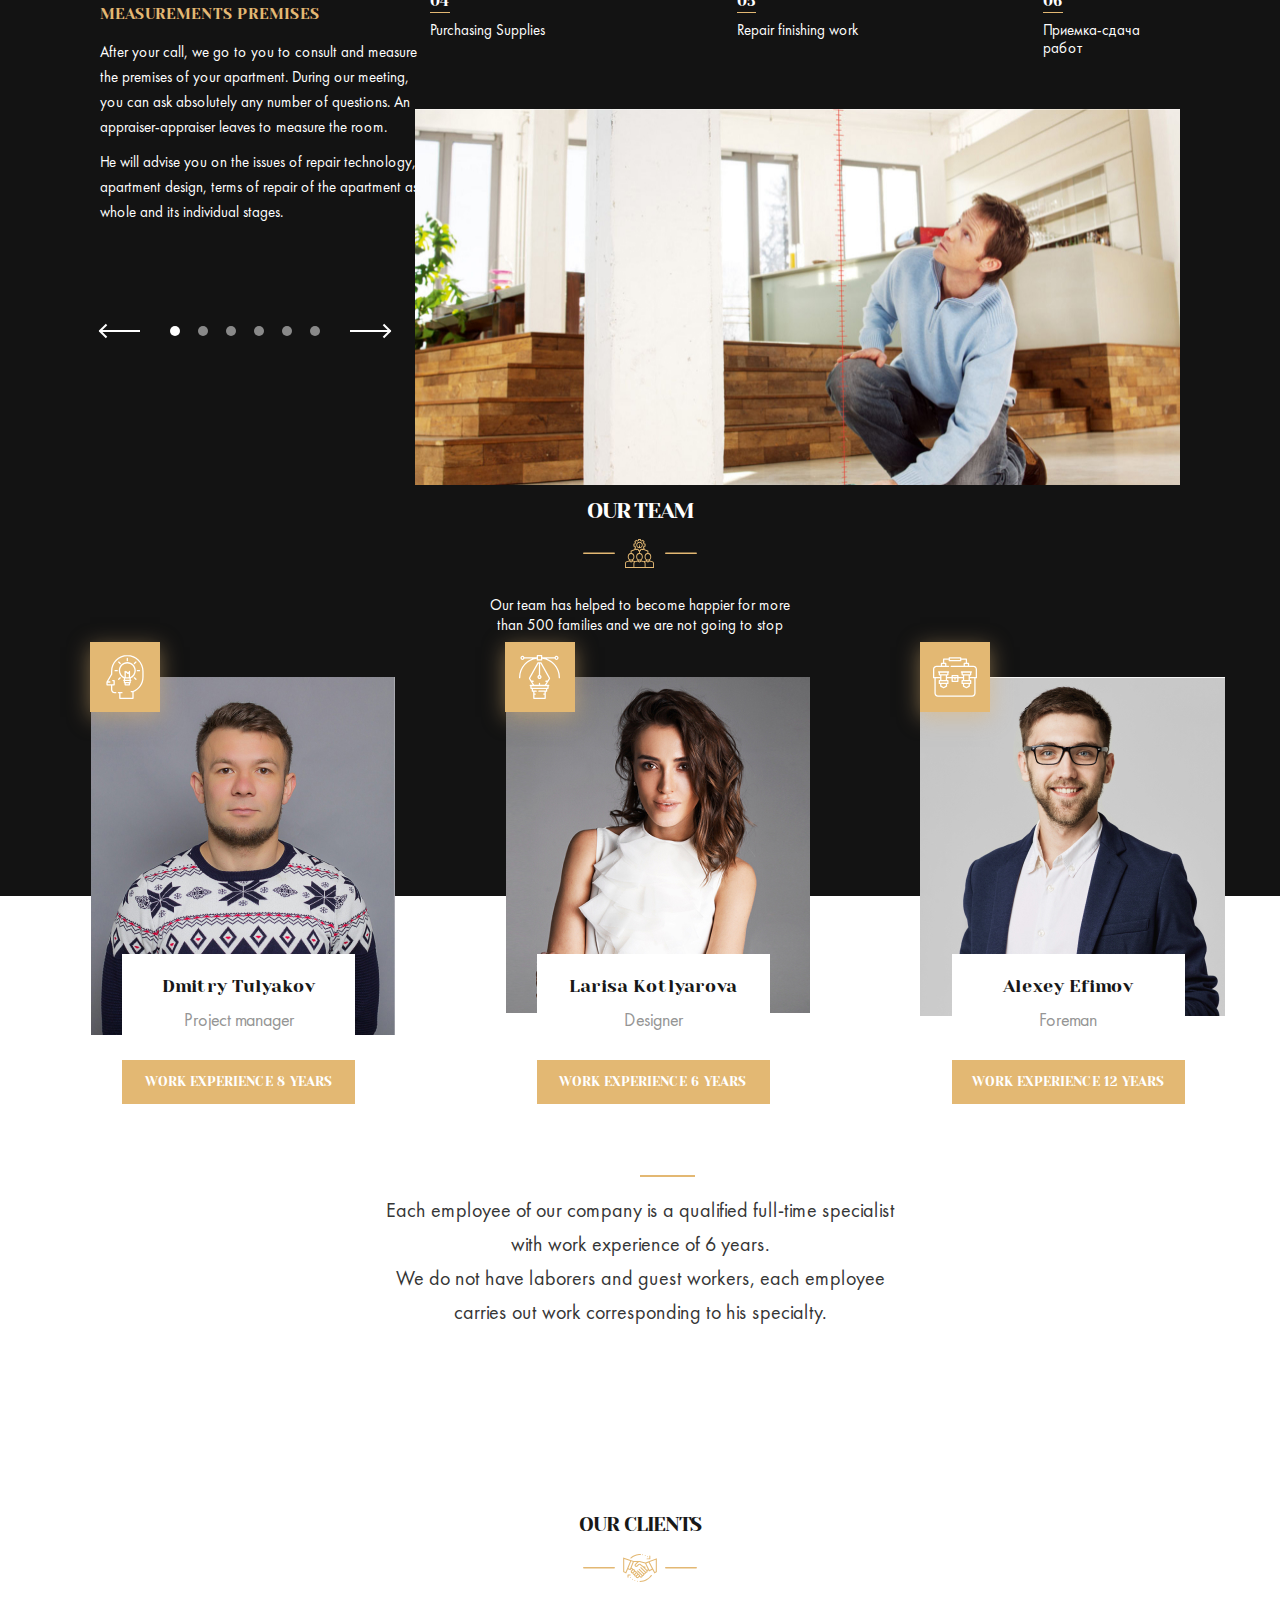
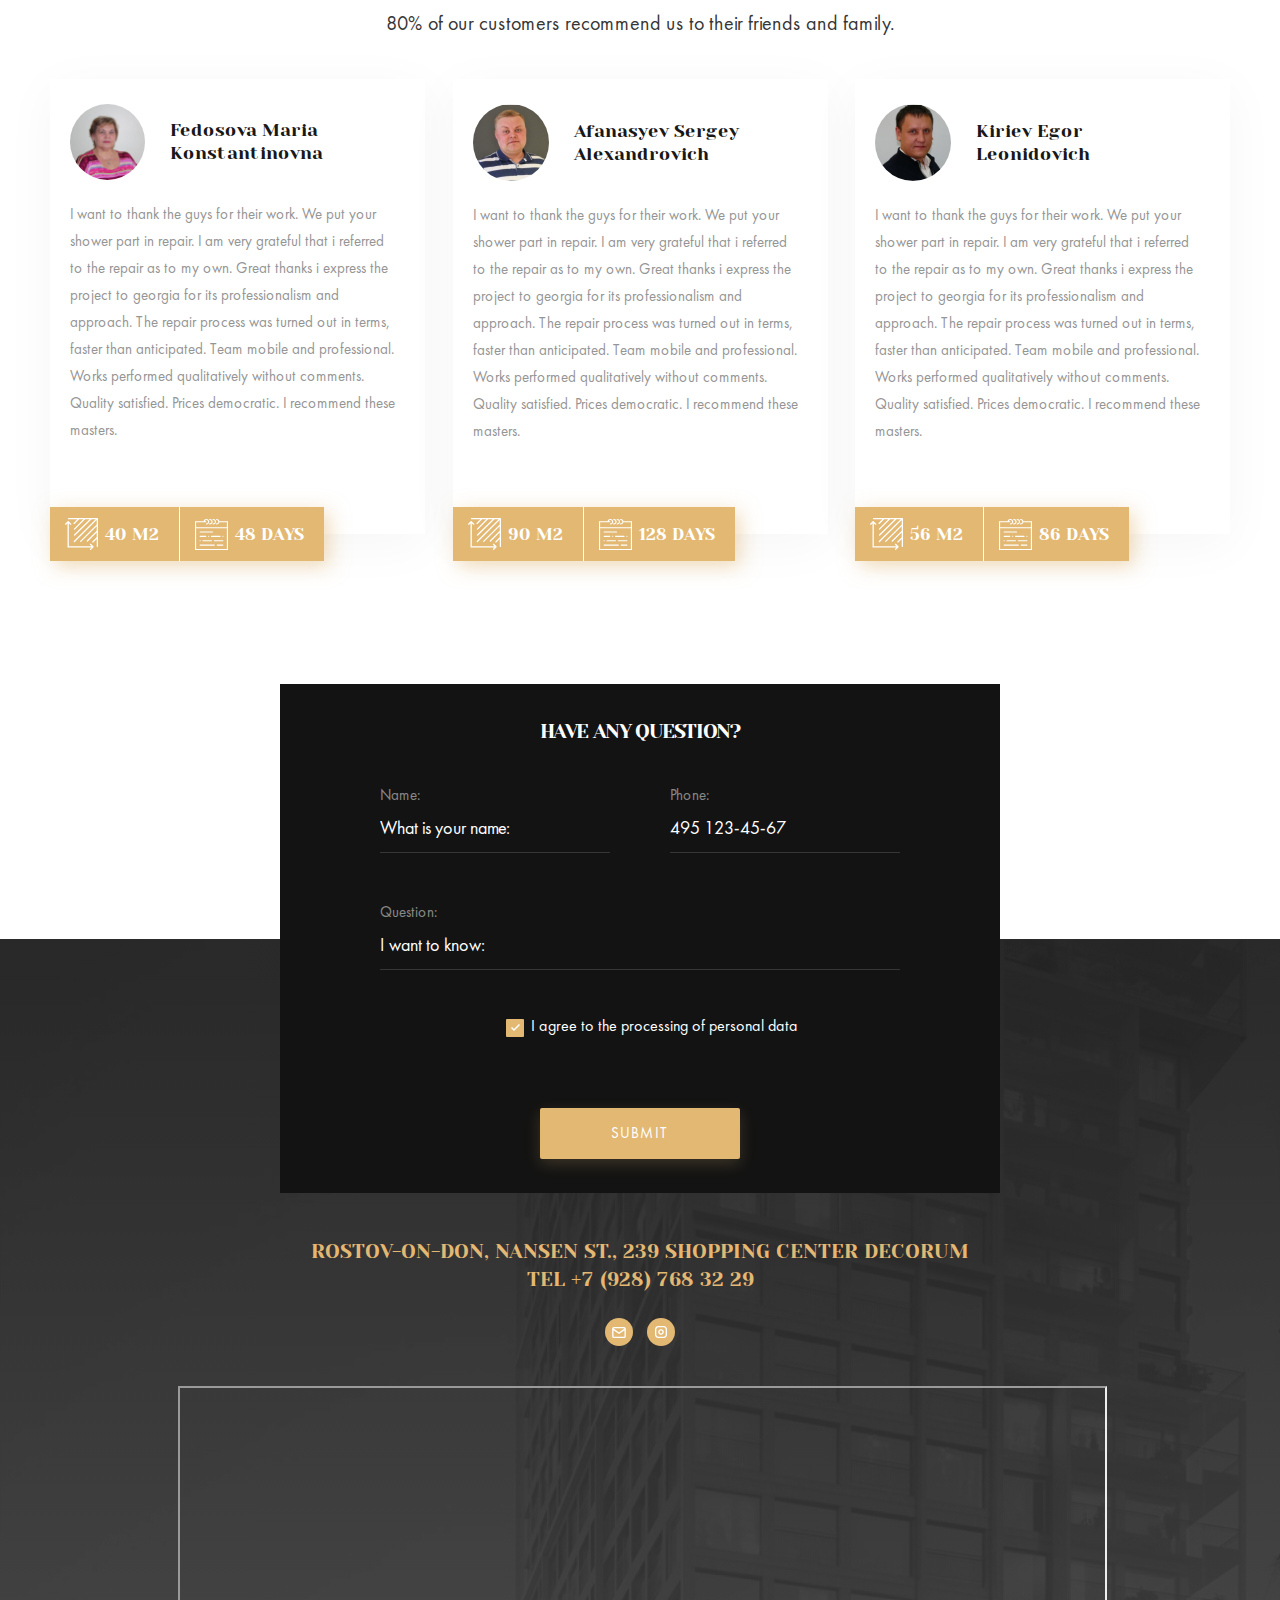
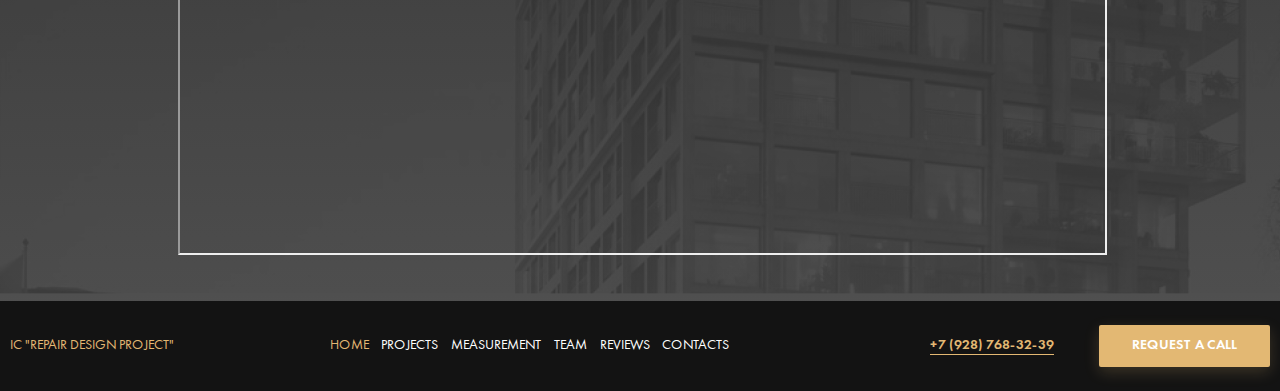
==== commit 112618ac: "feat: add slider in repair-design-project" ====
--- a/projects/repair-design-project/index.html
+++ b/projects/repair-design-project/index.html
@@ -8,7 +8,7 @@
   <title>Repair design project from Rolling Scope school</title>
 </head>
 <body>
-  <div class="page__wrap" id="wrap">
+  <div class="page__wrap">
     <header>
       <nav class="site-nav">
         <h1 class="site-nav__logo">IC "Repair Design Project"</h1>
@@ -57,29 +57,31 @@
             <button class="slider__nav--item" type="button">Rostov-on-Don Patriotic</button>
           </div>
           <div class="slider__img--list">
-            <button class="slider__btn slider__btn--prev" type="button"><span class="visually-hidden">Предыдущий слайд</span></button>
-            <picture>
-              <source media="(min-width: 1000px)"
-                      srcset="assets/img/projects-1-desktop.jpg">
-              <img  class="slider__img--item"
-                    src="assets/img/projects-1-mobile.jpg"
-                    alt="Rostov-on-Don, Admiral hall">
-            </picture>
-            <picture>
-              <source media="(min-width: 1000px)"
-                      srcset="assets/img/projects-2-desktop.jpg">
-              <img  class="slider__img--item"
-                    src="assets/img/projects-1-mobile.jpg"
-                    alt="Sochi Thieves">
-            </picture>
-            <picture>
-              <source media="(min-width: 1000px)"
-                      srcset="assets/img/projects-2-desktop.jpg">
-              <img  class="slider__img--item"
-                    src="assets/img/projects-1-mobile.jpg"
-                    alt="Rostov-on-Don Patriotic">
-            </picture>
-            <button class="slider__btn slider__btn--next" type="button"><span class="visually-hidden">Следующий слайд</span></button>
+            <button class="slider__btn slider__btn--prev"  id="projectsBtnPrev" type="button"><span class="visually-hidden">Предыдущий слайд</span></button>
+            <div class="slider__img--items slider__img--items-in-projects slider--null-position">
+              <picture  class="slider__img--item-in-projects slider--active-in-projects first-flex">
+                <source media="(min-width: 1000px)"
+                        srcset="assets/img/projects-1-desktop.jpg">
+                <img
+                      src="assets/img/projects-1-mobile.jpg"
+                      alt="Rostov-on-Don, Admiral hall">
+              </picture>
+              <picture class="slider__img--item-in-projects second-flex">
+                <source media="(min-width: 1000px)"
+                        srcset="assets/img/projects-2-desktop.jpg">
+                <img
+                      src="assets/img/projects-2-mobile.jpg"
+                      alt="Sochi Thieves">
+              </picture>
+              <picture class="slider__img--item-in-projects third-flex">
+                <source media="(min-width: 1000px)"
+                        srcset="http://placehold.it/679x482">
+                <img
+                      src="assets/img/projects-3-mobile.jpg"
+                      alt="Rostov-on-Don Patriotic">
+              </picture>
+            </div>
+            <button class="slider__btn slider__btn--next"  id="projectsBtnNext" type="button"><span class="visually-hidden">Следующий слайд</span></button>
           </div>
         </div>
         <ul class="projects__desc--list">
@@ -843,5 +845,7 @@
           </div>
         </nav>
     </footer>
+  </div>
+  <script src="scripts/slider.js"></script>
 </body>
 </html>
--- a/projects/repair-design-project/css/style.css
+++ b/projects/repair-design-project/css/style.css
@@ -302,23 +302,33 @@
 
 .slider__img--list {
   position: relative;
-  display: flex;
-  flex-wrap: nowrap;
-  width: 340px;
-  height: 240px;
   margin: 0 auto;
   overflow: hidden; }
 
+.slider__img--items {
+  position: relative;
+  width: 100%;
+  overflow: hidden; }
+
+.slider__img--item-in-projects {
+  position: relative;
+  width: 100%;
+  display: none; }
+  .slider__img--item-in-projects img {
+    width: 100%; }
+
 .slider__btn {
   position: absolute;
-  top: 103px;
+  top: 50%;
+  transform: translateY(-50%);
   width: 36px;
   height: 36px;
   background-color: #E3B873;
   border: none;
   border-radius: 50%;
   opacity: 0.8;
-  cursor: pointer; }
+  cursor: pointer;
+  z-index: 2; }
   .slider__btn:hover, .slider__btn:focus, .slider__btn:active {
     opacity: 1; }
   .slider__btn--next::before, .slider__btn--next::after, .slider__btn--prev::before, .slider__btn--prev::after {
@@ -345,6 +355,39 @@
   .slider__btn--next {
     right: 13px; }
 
+.slider--active-in-projects, .slider--next-in-projects {
+  display: block; }
+
+.slider--next-in-projects {
+  position: absolute;
+  top: 0; }
+
+.slider--to-left {
+  animation-name: left; }
+
+.slider--to-right {
+  animation-name: right;
+  animation-direction: reverse; }
+
+.slider--from-left {
+  animation-name: left;
+  animation-direction: reverse; }
+
+.slider--from-right {
+  animation-name: right; }
+
+@keyframes left {
+  from {
+    left: 0; }
+  to {
+    left: -100%; } }
+
+@keyframes right {
+  from {
+    left: 100%; }
+  to {
+    left: 0; } }
+
 @media (min-width: 1000px) {
   .slider__nav--list {
     display: flex;
@@ -369,9 +412,16 @@
   .slider__img--list {
     width: 845px;
     height: 482px; }
-  .slider__img--item {
+  .slider__img--item-in-projects {
+    flex-shrink: 0;
     width: 679px;
-    margin-right: 21px; }
+    height: 482px;
+    margin-right: 21px;
+    display: block; }
+  .slider__img--items {
+    display: flex;
+    flex-wrap: nowrap;
+    overflow: visible; }
   .slider__btn--prev {
     display: none; }
   .slider__btn--next {
@@ -393,7 +443,26 @@
     .slider__btn--next::before {
       top: 20px; }
     .slider__btn--next::after {
-      top: 30px; } }
+      top: 30px; }
+  .slider--to-right-desktop {
+    animation-duration: 1s;
+    animation-name: right-desktop; }
+  .slider--null-position {
+    left: 0; }
+  @keyframes right-desktop {
+    from {
+      left: 0; }
+    to {
+      left: -700px; } } }
+
+.first-flex {
+  order: -1; }
+
+.second-flex {
+  order: 0; }
+
+.third-flex {
+  order: 1; }
 
 .toggles {
   align-items: center; }
